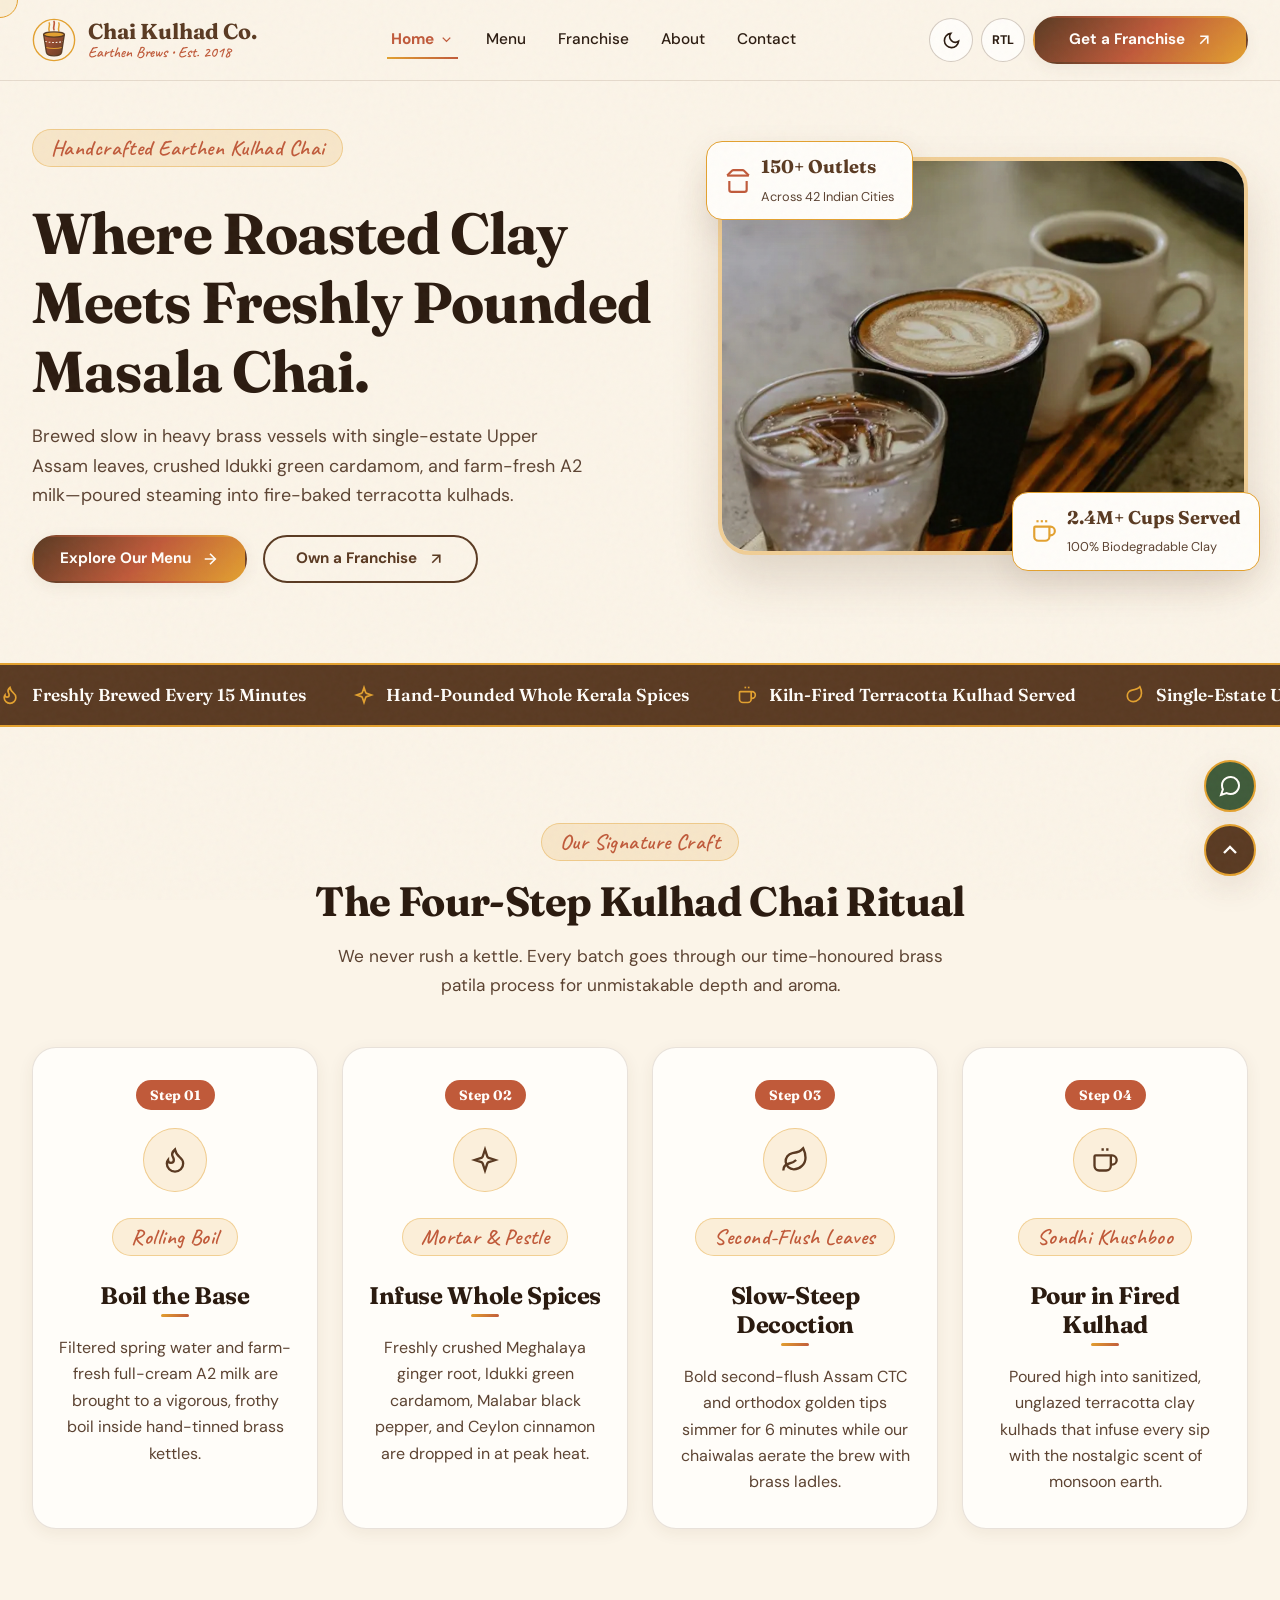
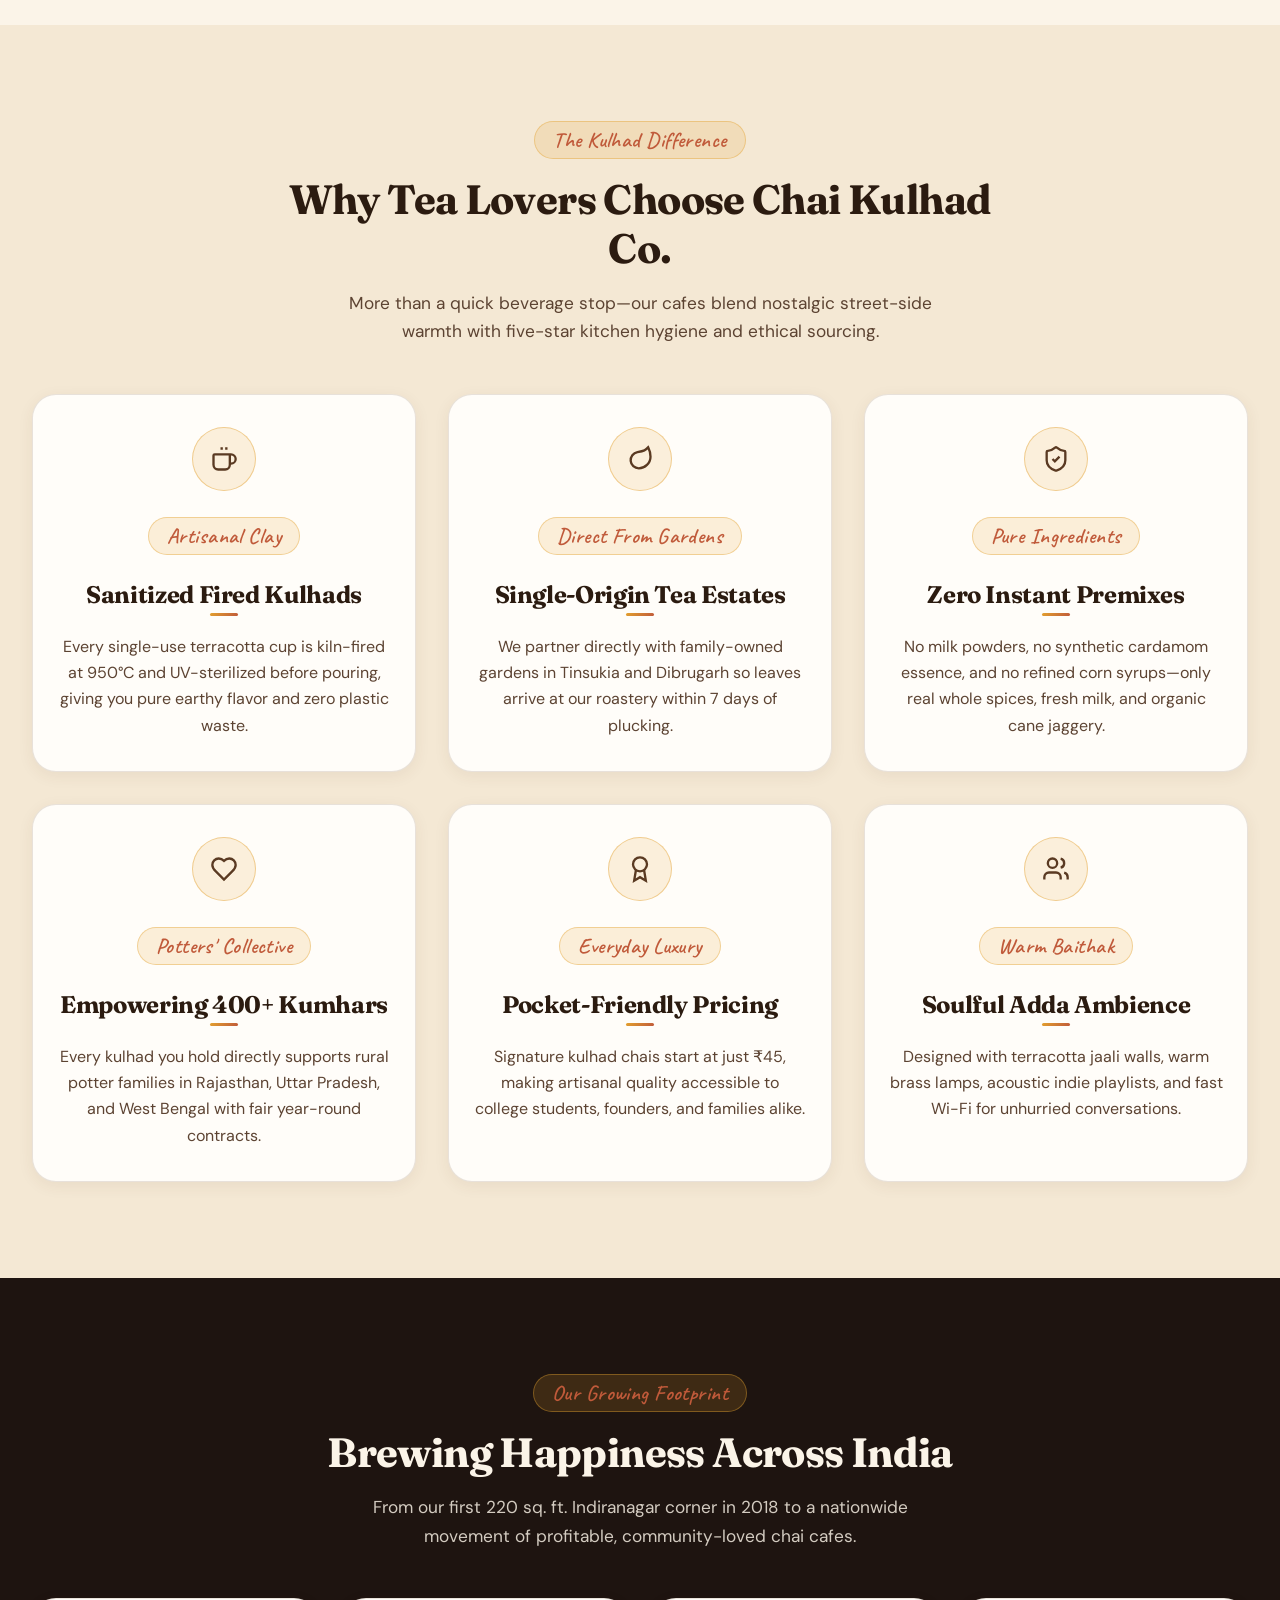
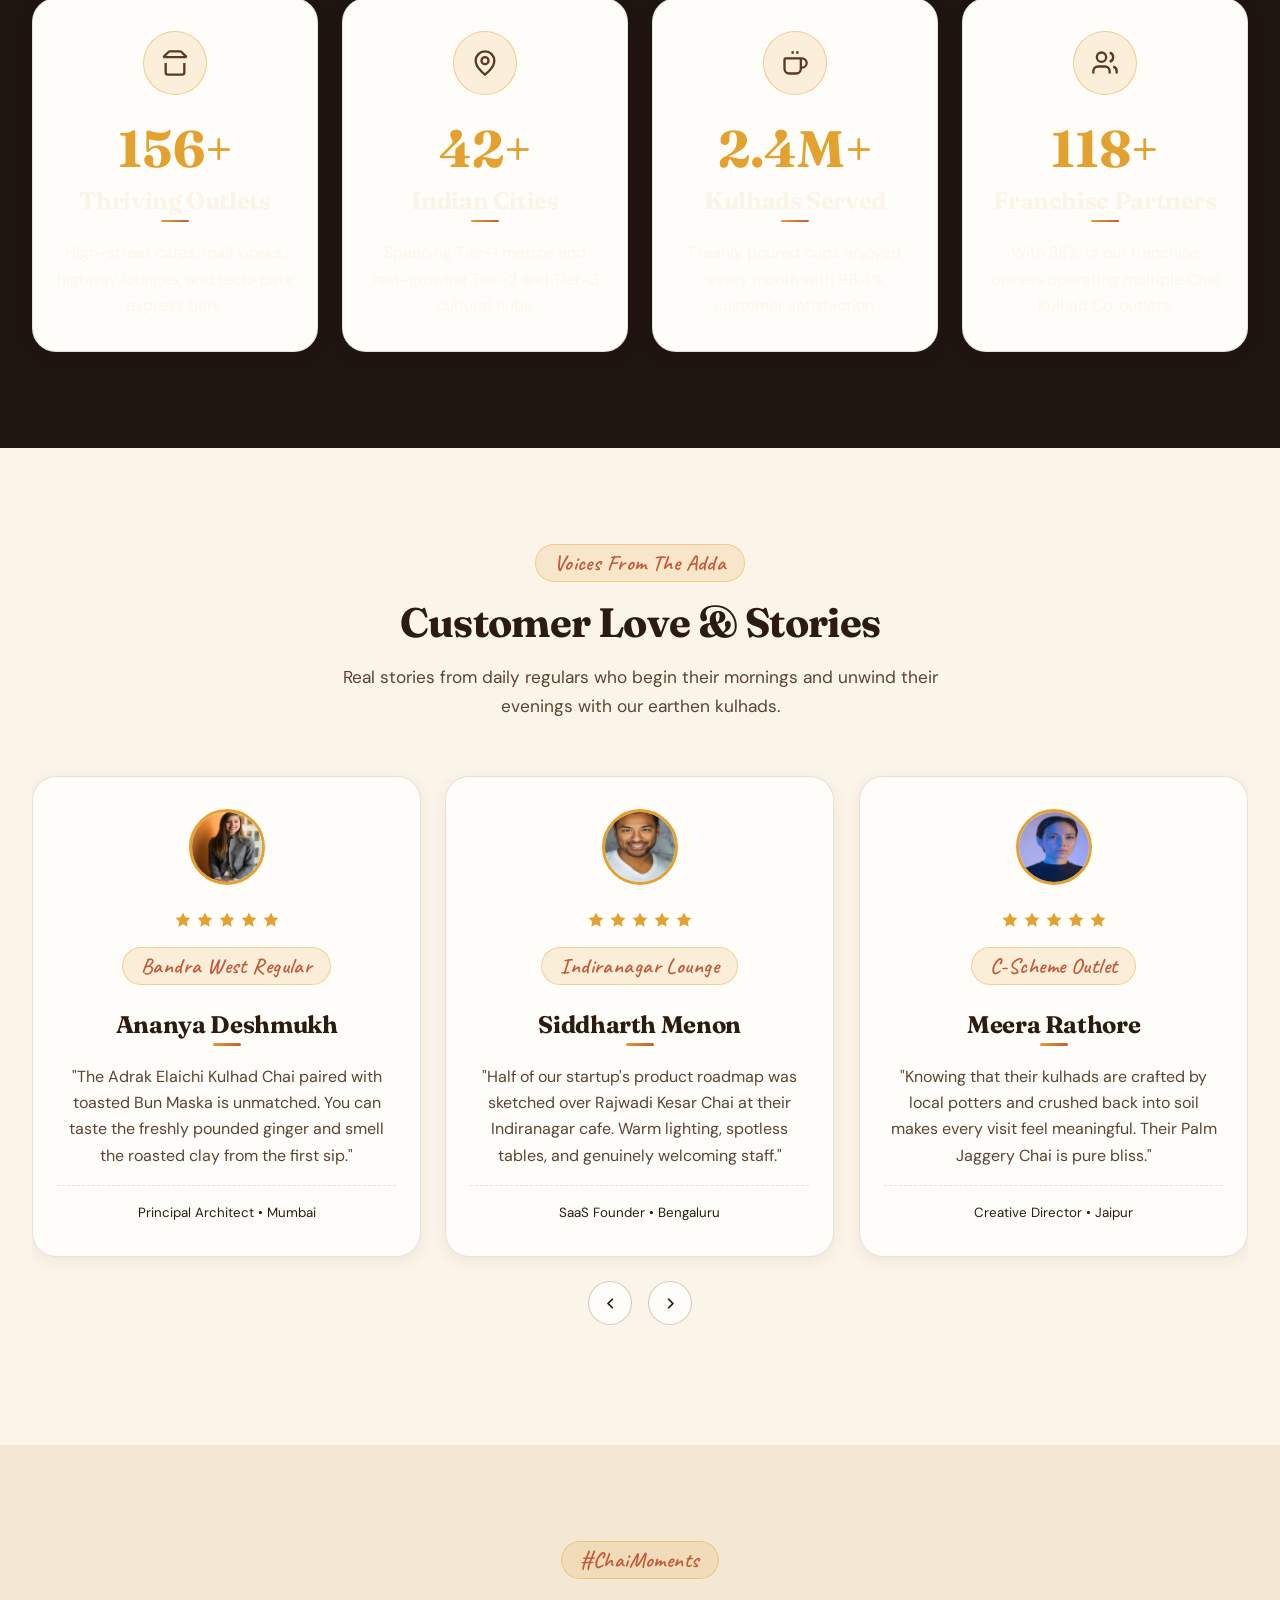
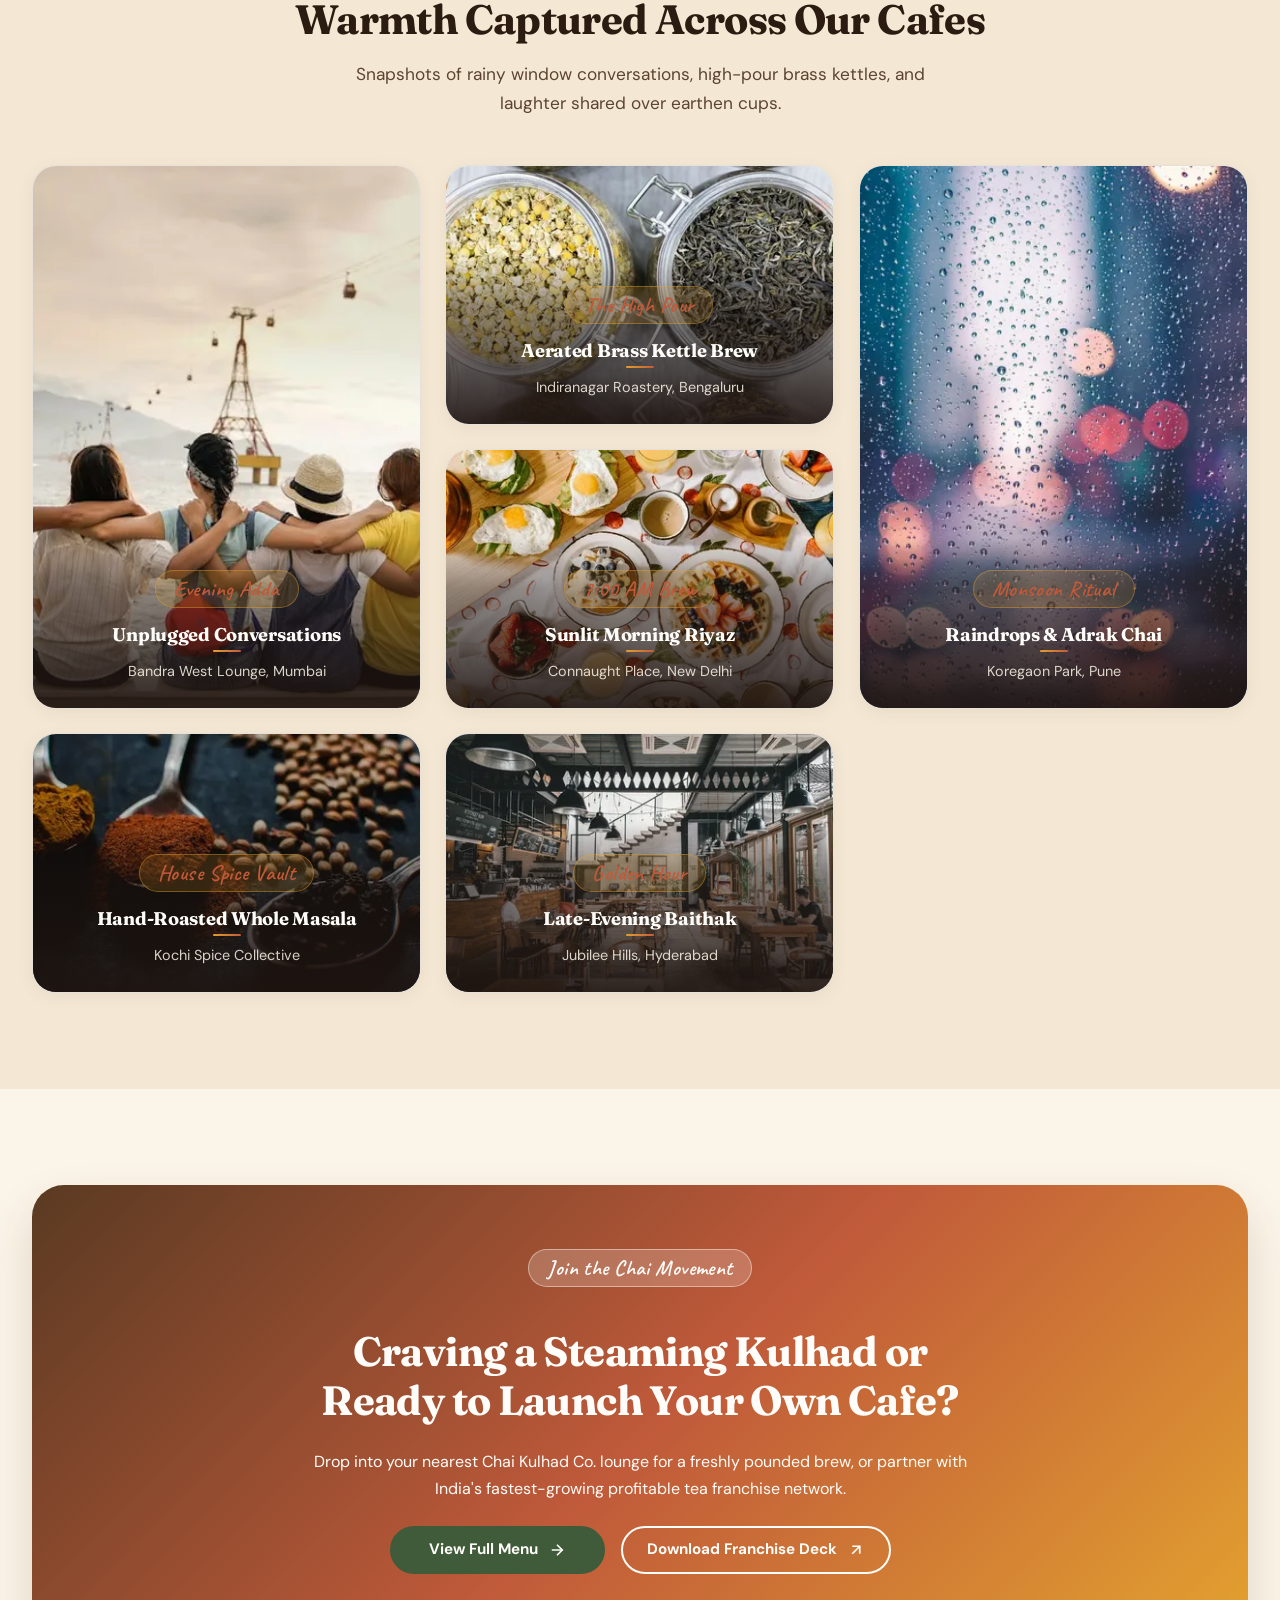
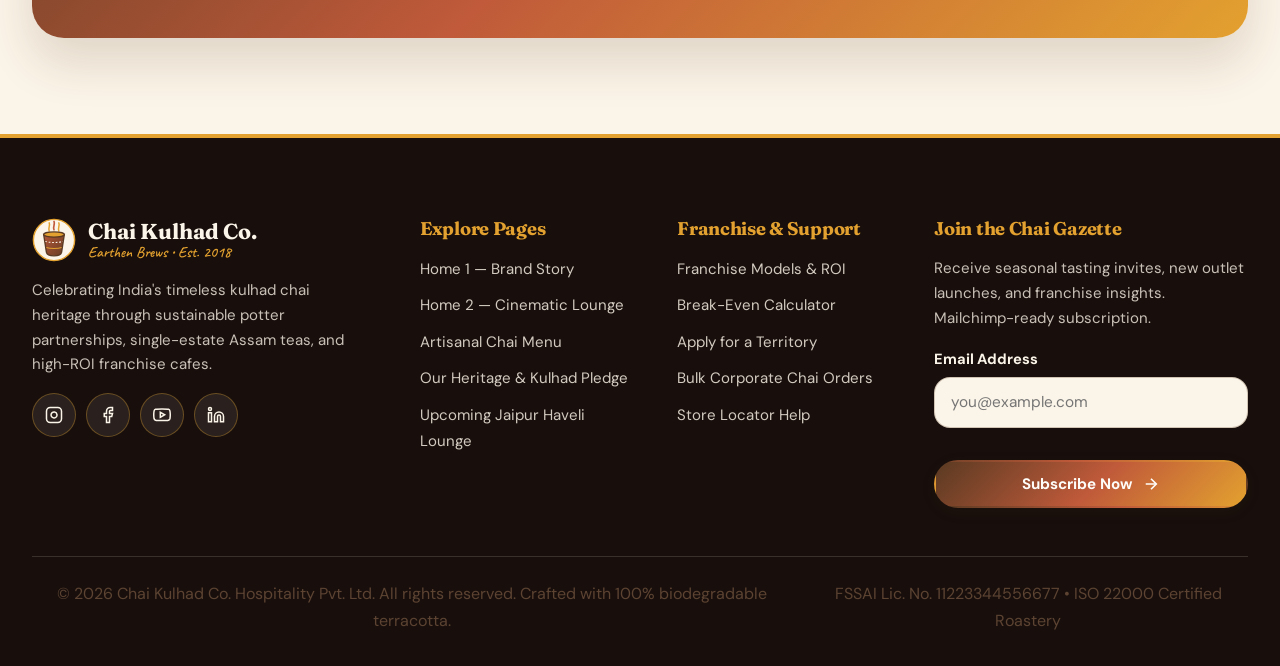
==== pages/index.html @ 9dba4542 "1" ====
<!DOCTYPE html>
<html lang="en" data-theme="light" dir="ltr">
<head>
  <meta charset="UTF-8">
  <meta name="viewport" content="width=device-width, initial-scale=1.0">
  <!-- Unique SEO Title (<= 60 chars) & Meta Description (150-160 chars) -->
  <title>Chai Kulhad Co. | India's Premier Kulhad Chai &amp; Cafe Chain</title>
  <meta name="description" content="Experience authentic fire-baked kulhad chai brewed with Assam estate leaves and whole spices at Chai Kulhad Co. Visit 150+ cafes or own a profitable franchise.">
  <meta name="keywords" content="kulhad chai cafe, tea franchise india, masala chai chain, chai kulhad co, boutique tea cafe">
  <meta name="robots" content="index, follow">
  <link rel="canonical" href="https://chaikulhadco.in/pages/index.html">

  <!-- Open Graph / Social Meta -->
  <meta property="og:type" content="website">
  <meta property="og:title" content="Chai Kulhad Co. | India's Premier Kulhad Chai &amp; Cafe Chain">
  <meta property="og:description" content="Authentic earthen kulhad chai brewed with hand-pounded spices across 150+ warm cafes in India. Explore our menu or partner as a franchise owner.">
  <meta property="og:url" content="https://chaikulhadco.in/pages/index.html">
  <meta property="og:image" content="../assets/images/hero/hero-kulhad-pour.jpg">

  <!-- Local Favicon -->
  <link rel="icon" type="image/svg+xml" href="../assets/images/icons/favicon.svg">

  <!-- Stylesheets -->
  <link rel="stylesheet" href="../assets/css/style.css">
  <link rel="stylesheet" href="../assets/css/dark-mode.css">
  <link rel="stylesheet" href="../assets/css/rtl.css">

  <!-- JSON-LD Structured Data: CafeOrCoffeeShop & Organization -->
  <script type="application/ld+json">
  {
    "@context": "https://schema.org",
    "@graph": [
      {
        "@type": "CafeOrCoffeeShop",
        "@id": "https://chaikulhadco.in/#cafe",
        "name": "Chai Kulhad Co.",
        "image": "https://chaikulhadco.in/assets/images/hero/hero-kulhad-pour.jpg",
        "url": "https://chaikulhadco.in/pages/index.html",
        "telephone": "+91-80-4568-9200",
        "priceRange": "₹40 - ₹350",
        "servesCuisine": ["Indian Chai", "Artisanal Tea", "Desi Cafe Snacks", "Filter Coffee"],
        "address": {
          "@type": "PostalAddress",
          "streetAddress": "Plot 42, 100 Feet Road, Indiranagar",
          "addressLocality": "Bengaluru",
          "addressRegion": "KA",
          "postalCode": "560038",
          "addressCountry": "IN"
        },
        "openingHoursSpecification": {
          "@type": "OpeningHoursSpecification",
          "dayOfWeek": ["Monday", "Tuesday", "Wednesday", "Thursday", "Friday", "Saturday", "Sunday"],
          "opens": "07:00",
          "closes": "23:30"
        }
      },
      {
        "@type": "Organization",
        "@id": "https://chaikulhadco.in/#organization",
        "name": "Chai Kulhad Co. Hospitality Pvt. Ltd.",
        "url": "https://chaikulhadco.in",
        "logo": "https://chaikulhadco.in/assets/images/icons/logo-kulhad.svg",
        "foundingDate": "2018",
        "numberOfEmployees": "650"
      }
    ]
  }
  </script>
</head>
<body>
  <!-- Accessibility Skip Link -->
  <a href="#main-content" class="skip-link">Skip to main content</a>

  <!-- Top Scroll Progress Bar -->
  <div id="scroll-progress-bar" class="scroll-progress-bar" aria-hidden="true"></div>

  <!-- Page-Load Splash with Kulhad Filling Animation -->
  <div id="splash-loader" class="splash-loader" role="status" aria-label="Brewing fresh chai">
    <div class="splash-kulhad-wrap">
      <div class="splash-kulhad-cup">
        <div class="splash-kulhad-fill"></div>
      </div>
    </div>
    <p class="splash-brand">Chai Kulhad Co.</p>
    <span class="splash-sub">Steeping fresh Assam leaves...</span>
  </div>

  <!-- Custom Desktop Tea-Cup Cursor -->
  <div id="custom-cursor" class="custom-cursor" aria-hidden="true"></div>

  <!-- =====================================================================
       STICKY GLASSMORPHISM HEADER & NAVIGATION
       ===================================================================== -->
  <header class="site-header">
    <div class="container header-inner">
      <!-- TODO: Replace brand name or logo file if rebranding -->
      <a href="index.html" class="brand-logo" aria-label="Chai Kulhad Co. Home">
        <img src="../assets/images/icons/logo-kulhad.svg" alt="Chai Kulhad Co. Emblem" width="44" height="44">
        <span class="brand-logo-text">
          <span>Chai Kulhad Co.</span>
          <span class="brand-logo-sub">Earthen Brews • Est. 2018</span>
        </span>
      </a>

      <nav class="main-nav" aria-label="Primary Navigation">
        <ul class="nav-list">
          <li class="nav-item has-dropdown">
            <a href="index.html" class="nav-link is-active" data-dropdown-toggle aria-haspopup="true" aria-expanded="false">
              Home
              <svg viewBox="0 0 24 24" width="15" height="15" fill="none" stroke="currentColor" stroke-width="2.2"><polyline points="6 9 12 15 18 9"/></svg>
            </a>
            <ul class="dropdown-menu" aria-label="Home Page Layouts">
              <li><a href="index.html" class="dropdown-link is-active">Home 1 — Brand Story</a></li>
              <li><a href="home-2.html" class="dropdown-link">Home 2 — Cinematic Lounge</a></li>
            </ul>
          </li>
          <li class="nav-item"><a href="menu.html" class="nav-link">Menu</a></li>
          <li class="nav-item"><a href="franchise.html" class="nav-link">Franchise</a></li>
          <li class="nav-item"><a href="about.html" class="nav-link">About</a></li>
          <li class="nav-item"><a href="contact.html" class="nav-link">Contact</a></li>
        </ul>
      </nav>

      <div class="header-actions">
        <button type="button" class="icon-btn" data-theme-toggle aria-label="Toggle dark or light theme">
          <svg class="icon-moon" viewBox="0 0 24 24" fill="none" stroke="currentColor" stroke-width="2"><path d="M21 12.79A9 9 0 1 1 11.21 3 7 7 0 0 0 21 12.79z"/></svg>
          <svg class="icon-sun" viewBox="0 0 24 24" fill="none" stroke="currentColor" stroke-width="2" style="display:none"><circle cx="12" cy="12" r="5"/><line x1="12" y1="1" x2="12" y2="3"/><line x1="12" y1="21" x2="12" y2="23"/><line x1="4.22" y1="4.22" x2="5.64" y2="5.64"/><line x1="18.36" y1="18.36" x2="19.78" y2="19.78"/><line x1="1" y1="12" x2="3" y2="12"/><line x1="21" y1="12" x2="23" y2="12"/><line x1="4.22" y1="19.78" x2="5.64" y2="18.36"/><line x1="18.36" y1="5.64" x2="19.78" y2="4.22"/></svg>
        </button>
        <button type="button" class="icon-btn" data-rtl-toggle aria-label="Toggle RTL layout">RTL</button>
        <a href="franchise.html" class="btn btn-primary header-cta">
          <span>Get a Franchise</span>
          <svg viewBox="0 0 24 24" fill="none" stroke="currentColor" stroke-width="2.2"><line x1="7" y1="17" x2="17" y2="7"/><polyline points="7 7 17 7 17 17"/></svg>
        </a>
        <button type="button" class="icon-btn mobile-menu-toggle" data-mobile-toggle aria-controls="mobile-nav-drawer" aria-expanded="false" aria-label="Open navigation menu">
          <svg viewBox="0 0 24 24" fill="none" stroke="currentColor" stroke-width="2.2"><line x1="3" y1="6" x2="21" y2="6"/><line x1="3" y1="12" x2="21" y2="12"/><line x1="3" y1="18" x2="21" y2="18"/></svg>
        </button>
      </div>
    </div>

    <!-- Mobile Navigation Drawer -->
    <div id="mobile-nav-drawer" class="mobile-nav-drawer" aria-label="Mobile Navigation">
      <ul class="mobile-nav-list">
        <li><a href="index.html" class="mobile-nav-link is-active">Home 1 (Brand Home)</a></li>
        <li><a href="home-2.html" class="mobile-nav-link">Home 2 (Cinematic Lounge)</a></li>
        <li><a href="menu.html" class="mobile-nav-link">Menu</a></li>
        <li><a href="franchise.html" class="mobile-nav-link">Franchise Opportunity</a></li>
        <li><a href="about.html" class="mobile-nav-link">About Us</a></li>
        <li><a href="contact.html" class="mobile-nav-link">Contact &amp; Enquiry</a></li>
      </ul>
      <a href="franchise.html" class="btn btn-primary">
        <span>Get a Franchise</span>
        <svg viewBox="0 0 24 24" fill="none" stroke="currentColor" stroke-width="2.2"><line x1="7" y1="17" x2="17" y2="7"/><polyline points="7 7 17 7 17 17"/></svg>
      </a>
    </div>
  </header>

  <main id="main-content">
    <!-- ===================================================================
         SECTION 1.1.1: SPLIT STORY-LED HERO WITH 3D TILT KULHAD & STEAM
         =================================================================== -->
    <section class="hero-split" aria-labelledby="hero-home1-heading">
      <div class="container hero-split-grid">
        <div class="hero-split-content">
          <span class="section-tag">Handcrafted Earthen Kulhad Chai</span>
          <h1 id="hero-home1-heading">Where Roasted Clay Meets Freshly Pounded Masala Chai.</h1>
          <p class="sub-text">Brewed slow in heavy brass vessels with single-estate Upper Assam leaves, crushed Idukki green cardamom, and farm-fresh A2 milk—poured steaming into fire-baked terracotta kulhads.</p>
          <div class="btn-group">
            <a href="menu.html" class="btn btn-primary">
              <span>Explore Our Menu</span>
              <svg viewBox="0 0 24 24" fill="none" stroke="currentColor" stroke-width="2.2"><line x1="5" y1="12" x2="19" y2="12"/><polyline points="12 5 19 12 12 19"/></svg>
            </a>
            <a href="franchise.html" class="btn btn-outline">
              <span>Own a Franchise</span>
              <svg viewBox="0 0 24 24" fill="none" stroke="currentColor" stroke-width="2.2"><line x1="7" y1="17" x2="17" y2="7"/><polyline points="7 7 17 7 17 17"/></svg>
            </a>
          </div>
        </div>

        <div class="hero-visual-wrap">
          <!-- Floating Stat Chip 1 -->
          <div class="stat-chip stat-chip-1">
            <svg viewBox="0 0 24 24" width="26" height="26" fill="none" stroke="#C05A3A" stroke-width="2"><path d="m2 7 4.41-4.41A2 2 0 0 1 7.83 2h8.34a2 2 0 0 1 1.42.59L22 7"/><path d="M4 12v8a2 2 0 0 0 2 2h12a2 2 0 0 0 2-2v-8"/><path d="M2 7h20"/></svg>
            <div>
              <strong>150+ Outlets</strong>
              <span>Across 42 Indian Cities</span>
            </div>
          </div>

          <!-- 3D Tilt Hero Frame with Animated Steam Wisps -->
          <div class="hero-tilt-frame" data-tilt-max="6">
            <div class="steam-container" aria-hidden="true">
              <span class="steam-wisp"></span>
              <span class="steam-wisp"></span>
              <span class="steam-wisp"></span>
            </div>
            <picture>
              <source srcset="../assets/images/hero/hero-kulhad-pour-sm.webp 600w, ../assets/images/hero/hero-kulhad-pour.webp 1200w" sizes="(max-width: 768px) 100vw, 540px" type="image/webp">
              <img src="../assets/images/hero/hero-kulhad-pour.jpg" srcset="../assets/images/hero/hero-kulhad-pour.jpg 1200w" alt="Steaming terracotta kulhad filled with frothy spiced Indian masala chai and whole spices" width="1200" height="900" fetchpriority="high">
            </picture>
          </div>

          <!-- Floating Stat Chip 2 -->
          <div class="stat-chip stat-chip-2">
            <svg viewBox="0 0 24 24" width="26" height="26" fill="none" stroke="#E3A12F" stroke-width="2"><path d="M10 2v2"/><path d="M14 2v2"/><path d="M16 8a1 1 0 0 1 1 1v8a4 4 0 0 1-4 4H7a4 4 0 0 1-4-4V9a1 1 0 0 1 1-1h14a4 4 0 1 1 0 8h-1"/><path d="M6 2v2"/></svg>
            <div>
              <strong>2.4M+ Cups Served</strong>
              <span>100% Biodegradable Clay</span>
            </div>
          </div>
        </div>
      </div>
    </section>

    <!-- ===================================================================
         SECTION 1.1.2: INFINITE TRUST MARQUEE
         =================================================================== -->
    <section class="trust-marquee" aria-label="Brand Promises">
      <div class="marquee-track">
        <span class="marquee-item">
          <svg viewBox="0 0 24 24" fill="none" stroke="currentColor" stroke-width="2"><path d="M8.5 14.5A2.5 2.5 0 0 0 11 12c0-1.38-.5-2-1-3-1.072-2.143-.224-4.054 2-6 .5 2.5 2 4.9 4 6.5 2 1.6 3 3.5 3 5.5a7 7 0 1 1-14 0c0-1.153.433-2.294 1-3a2.5 2.5 0 0 0 2.5 2.5z"/></svg>
          Freshly Brewed Every 15 Minutes
        </span>
        <span class="marquee-item">
          <svg viewBox="0 0 24 24" fill="none" stroke="currentColor" stroke-width="2"><path d="m12 3-1.912 5.813a2 2 0 0 1-1.275 1.275L3 12l5.813 1.912a2 2 0 0 1 1.275 1.275L12 21l1.912-5.813a2 2 0 0 1 1.275-1.275L21 12l-5.813-1.912a2 2 0 0 1-1.275-1.275L12 3Z"/></svg>
          Hand-Pounded Whole Kerala Spices
        </span>
        <span class="marquee-item">
          <svg viewBox="0 0 24 24" fill="none" stroke="currentColor" stroke-width="2"><path d="M10 2v2"/><path d="M14 2v2"/><path d="M16 8a1 1 0 0 1 1 1v8a4 4 0 0 1-4 4H7a4 4 0 0 1-4-4V9a1 1 0 0 1 1-1h14a4 4 0 1 1 0 8h-1"/></svg>
          Kiln-Fired Terracotta Kulhad Served
        </span>
        <span class="marquee-item">
          <svg viewBox="0 0 24 24" fill="none" stroke="currentColor" stroke-width="2"><path d="M11 20A7 7 0 0 1 9.8 6.1C15.5 5 17 4.48 19 2c1 2 2 4.18 2 8 0 5.5-4.78 10-10 10Z"/></svg>
          Single-Estate Upper Assam Leaves
        </span>
        <span class="marquee-item">
          <svg viewBox="0 0 24 24" fill="none" stroke="currentColor" stroke-width="2"><path d="M20 13c0 5-3.5 7.5-7.66 8.95a1 1 0 0 1-.67-.01C7.5 20.5 4 18 4 13V6a1 1 0 0 1 1-1c2 0 4.5-1.2 6.24-2.72a1.17 1.17 0 0 1 1.52 0C14.51 3.81 17 5 19 5a1 1 0 0 1 1 1z"/></svg>
          Zero Artificial Premixes or Syrups
        </span>
        <!-- Duplicated set for seamless infinite scroll -->
        <span class="marquee-item" aria-hidden="true">
          <svg viewBox="0 0 24 24" fill="none" stroke="currentColor" stroke-width="2"><path d="M8.5 14.5A2.5 2.5 0 0 0 11 12c0-1.38-.5-2-1-3-1.072-2.143-.224-4.054 2-6 .5 2.5 2 4.9 4 6.5 2 1.6 3 3.5 3 5.5a7 7 0 1 1-14 0c0-1.153.433-2.294 1-3a2.5 2.5 0 0 0 2.5 2.5z"/></svg>
          Freshly Brewed Every 15 Minutes
        </span>
        <span class="marquee-item" aria-hidden="true">
          <svg viewBox="0 0 24 24" fill="none" stroke="currentColor" stroke-width="2"><path d="m12 3-1.912 5.813a2 2 0 0 1-1.275 1.275L3 12l5.813 1.912a2 2 0 0 1 1.275 1.275L12 21l1.912-5.813a2 2 0 0 1 1.275-1.275L21 12l-5.813-1.912a2 2 0 0 1-1.275-1.275L12 3Z"/></svg>
          Hand-Pounded Whole Kerala Spices
        </span>
        <span class="marquee-item" aria-hidden="true">
          <svg viewBox="0 0 24 24" fill="none" stroke="currentColor" stroke-width="2"><path d="M10 2v2"/><path d="M14 2v2"/><path d="M16 8a1 1 0 0 1 1 1v8a4 4 0 0 1-4 4H7a4 4 0 0 1-4-4V9a1 1 0 0 1 1-1h14a4 4 0 1 1 0 8h-1"/></svg>
          Kiln-Fired Terracotta Kulhad Served
        </span>
        <span class="marquee-item" aria-hidden="true">
          <svg viewBox="0 0 24 24" fill="none" stroke="currentColor" stroke-width="2"><path d="M11 20A7 7 0 0 1 9.8 6.1C15.5 5 17 4.48 19 2c1 2 2 4.18 2 8 0 5.5-4.78 10-10 10Z"/></svg>
          Single-Estate Upper Assam Leaves
        </span>
        <span class="marquee-item" aria-hidden="true">
          <svg viewBox="0 0 24 24" fill="none" stroke="currentColor" stroke-width="2"><path d="M20 13c0 5-3.5 7.5-7.66 8.95a1 1 0 0 1-.67-.01C7.5 20.5 4 18 4 13V6a1 1 0 0 1 1-1c2 0 4.5-1.2 6.24-2.72a1.17 1.17 0 0 1 1.52 0C14.51 3.81 17 5 19 5a1 1 0 0 1 1 1z"/></svg>
          Zero Artificial Premixes or Syrups
        </span>
      </div>
    </section>

    <!-- ===================================================================
         SECTION 1.1.3: THE CHAI RITUAL (4-STEP BREWING PROCESS)
         =================================================================== -->
    <section class="section" aria-labelledby="ritual-heading">
      <div class="container">
        <div class="section-header">
          <span class="section-tag">Our Signature Craft</span>
          <h2 id="ritual-heading">The Four-Step Kulhad Chai Ritual</h2>
          <p>We never rush a kettle. Every batch goes through our time-honoured brass patila process for unmistakable depth and aroma.</p>
        </div>

        <div class="grid-4">
          <!-- Step 1: Boil -->
          <article class="tilt-card">
            <div class="card-body">
              <span class="step-number-badge">Step 01</span>
              <div class="card-icon">
                <svg viewBox="0 0 24 24" fill="none" stroke="currentColor" stroke-width="2"><path d="M8.5 14.5A2.5 2.5 0 0 0 11 12c0-1.38-.5-2-1-3-1.072-2.143-.224-4.054 2-6 .5 2.5 2 4.9 4 6.5 2 1.6 3 3.5 3 5.5a7 7 0 1 1-14 0c0-1.153.433-2.294 1-3a2.5 2.5 0 0 0 2.5 2.5z"/></svg>
              </div>
              <span class="card-tag">Rolling Boil</span>
              <h3>Boil the Base</h3>
              <p>Filtered spring water and farm-fresh full-cream A2 milk are brought to a vigorous, frothy boil inside hand-tinned brass kettles.</p>
            </div>
          </article>

          <!-- Step 2: Spice -->
          <article class="tilt-card">
            <div class="card-body">
              <span class="step-number-badge">Step 02</span>
              <div class="card-icon">
                <svg viewBox="0 0 24 24" fill="none" stroke="currentColor" stroke-width="2"><path d="m12 3-1.912 5.813a2 2 0 0 1-1.275 1.275L3 12l5.813 1.912a2 2 0 0 1 1.275 1.275L12 21l1.912-5.813a2 2 0 0 1 1.275-1.275L21 12l-5.813-1.912a2 2 0 0 1-1.275-1.275L12 3Z"/></svg>
              </div>
              <span class="card-tag">Mortar &amp; Pestle</span>
              <h3>Infuse Whole Spices</h3>
              <p>Freshly crushed Meghalaya ginger root, Idukki green cardamom, Malabar black pepper, and Ceylon cinnamon are dropped in at peak heat.</p>
            </div>
          </article>

          <!-- Step 3: Steep -->
          <article class="tilt-card">
            <div class="card-body">
              <span class="step-number-badge">Step 03</span>
              <div class="card-icon">
                <svg viewBox="0 0 24 24" fill="none" stroke="currentColor" stroke-width="2"><path d="M11 20A7 7 0 0 1 9.8 6.1C15.5 5 17 4.48 19 2c1 2 2 4.18 2 8 0 5.5-4.78 10-10 10Z"/><path d="M2 21c0-3 1.85-5.36 5.08-6C9.5 14.52 12 13 13 12"/></svg>
              </div>
              <span class="card-tag">Second-Flush Leaves</span>
              <h3>Slow-Steep Decoction</h3>
              <p>Bold second-flush Assam CTC and orthodox golden tips simmer for 6 minutes while our chaiwalas aerate the brew with brass ladles.</p>
            </div>
          </article>

          <!-- Step 4: Serve -->
          <article class="tilt-card">
            <div class="card-body">
              <span class="step-number-badge">Step 04</span>
              <div class="card-icon">
                <svg viewBox="0 0 24 24" fill="none" stroke="currentColor" stroke-width="2"><path d="M10 2v2"/><path d="M14 2v2"/><path d="M16 8a1 1 0 0 1 1 1v8a4 4 0 0 1-4 4H7a4 4 0 0 1-4-4V9a1 1 0 0 1 1-1h14a4 4 0 1 1 0 8h-1"/></svg>
              </div>
              <span class="card-tag">Sondhi Khushboo</span>
              <h3>Pour in Fired Kulhad</h3>
              <p>Poured high into sanitized, unglazed terracotta clay kulhads that infuse every sip with the nostalgic scent of monsoon earth.</p>
            </div>
          </article>
        </div>
      </div>
    </section>

    <!-- ===================================================================
         SECTION 1.1.4: WHY PEOPLE LOVE US (3D TILT ICON CARDS)
         =================================================================== -->
    <section class="section section-alt" aria-labelledby="why-love-heading">
      <div class="container">
        <div class="section-header">
          <span class="section-tag">The Kulhad Difference</span>
          <h2 id="why-love-heading">Why Tea Lovers Choose Chai Kulhad Co.</h2>
          <p>More than a quick beverage stop—our cafes blend nostalgic street-side warmth with five-star kitchen hygiene and ethical sourcing.</p>
        </div>

        <div class="grid-3">
          <article class="tilt-card">
            <div class="card-body">
              <div class="card-icon">
                <svg viewBox="0 0 24 24" fill="none" stroke="currentColor" stroke-width="2"><path d="M10 2v2"/><path d="M14 2v2"/><path d="M16 8a1 1 0 0 1 1 1v8a4 4 0 0 1-4 4H7a4 4 0 0 1-4-4V9a1 1 0 0 1 1-1h14a4 4 0 1 1 0 8h-1"/></svg>
              </div>
              <span class="card-tag">Artisanal Clay</span>
              <h3>Sanitized Fired Kulhads</h3>
              <p>Every single-use terracotta cup is kiln-fired at 950°C and UV-sterilized before pouring, giving you pure earthy flavor and zero plastic waste.</p>
            </div>
          </article>

          <article class="tilt-card">
            <div class="card-body">
              <div class="card-icon">
                <svg viewBox="0 0 24 24" fill="none" stroke="currentColor" stroke-width="2"><path d="M11 20A7 7 0 0 1 9.8 6.1C15.5 5 17 4.48 19 2c1 2 2 4.18 2 8 0 5.5-4.78 10-10 10Z"/></svg>
              </div>
              <span class="card-tag">Direct From Gardens</span>
              <h3>Single-Origin Tea Estates</h3>
              <p>We partner directly with family-owned gardens in Tinsukia and Dibrugarh so leaves arrive at our roastery within 7 days of plucking.</p>
            </div>
          </article>

          <article class="tilt-card">
            <div class="card-body">
              <div class="card-icon">
                <svg viewBox="0 0 24 24" fill="none" stroke="currentColor" stroke-width="2"><path d="M20 13c0 5-3.5 7.5-7.66 8.95a1 1 0 0 1-.67-.01C7.5 20.5 4 18 4 13V6a1 1 0 0 1 1-1c2 0 4.5-1.2 6.24-2.72a1.17 1.17 0 0 1 1.52 0C14.51 3.81 17 5 19 5a1 1 0 0 1 1 1z"/><path d="m9 12 2 2 4-4"/></svg>
              </div>
              <span class="card-tag">Pure Ingredients</span>
              <h3>Zero Instant Premixes</h3>
              <p>No milk powders, no synthetic cardamom essence, and no refined corn syrups—only real whole spices, fresh milk, and organic cane jaggery.</p>
            </div>
          </article>

          <article class="tilt-card">
            <div class="card-body">
              <div class="card-icon">
                <svg viewBox="0 0 24 24" fill="none" stroke="currentColor" stroke-width="2"><path d="M19 14c1.49-1.46 3-3.21 3-5.5A5.5 5.5 0 0 0 16.5 3c-1.76 0-3 .5-4.5 2-1.5-1.5-2.74-2-4.5-2A5.5 5.5 0 0 0 2 8.5c0 2.3 1.5 4.05 3 5.5l7 7Z"/></svg>
              </div>
              <span class="card-tag">Potters' Collective</span>
              <h3>Empowering 400+ Kumhars</h3>
              <p>Every kulhad you hold directly supports rural potter families in Rajasthan, Uttar Pradesh, and West Bengal with fair year-round contracts.</p>
            </div>
          </article>

          <article class="tilt-card">
            <div class="card-body">
              <div class="card-icon">
                <svg viewBox="0 0 24 24" fill="none" stroke="currentColor" stroke-width="2"><circle cx="12" cy="8" r="6"/><path d="M15.477 12.89 17 22l-5-3-5 3 1.523-9.11"/></svg>
              </div>
              <span class="card-tag">Everyday Luxury</span>
              <h3>Pocket-Friendly Pricing</h3>
              <p>Signature kulhad chais start at just ₹45, making artisanal quality accessible to college students, founders, and families alike.</p>
            </div>
          </article>

          <article class="tilt-card">
            <div class="card-body">
              <div class="card-icon">
                <svg viewBox="0 0 24 24" fill="none" stroke="currentColor" stroke-width="2"><path d="M16 21v-2a4 4 0 0 0-4-4H6a4 4 0 0 0-4 4v2"/><circle cx="9" cy="7" r="4"/><path d="M22 21v-2a4 4 0 0 0-3-3.87"/><path d="M16 3.13a4 4 0 0 1 0 7.75"/></svg>
              </div>
              <span class="card-tag">Warm Baithak</span>
              <h3>Soulful Adda Ambience</h3>
              <p>Designed with terracotta jaali walls, warm brass lamps, acoustic indie playlists, and fast Wi-Fi for unhurried conversations.</p>
            </div>
          </article>
        </div>
      </div>
    </section>

    <!-- ===================================================================
         SECTION 1.1.5: OUTLET COUNTERS (ANIMATED NUMBER COUNTERS)
         =================================================================== -->
    <section class="section section-dark" aria-labelledby="counters-heading">
      <div class="container">
        <div class="section-header">
          <span class="section-tag">Our Growing Footprint</span>
          <h2 id="counters-heading">Brewing Happiness Across India</h2>
          <p>From our first 220 sq. ft. Indiranagar corner in 2018 to a nationwide movement of profitable, community-loved chai cafes.</p>
        </div>

        <div class="grid-4">
          <article class="tilt-card">
            <div class="card-body">
              <div class="card-icon">
                <svg viewBox="0 0 24 24" fill="none" stroke="currentColor" stroke-width="2"><path d="m2 7 4.41-4.41A2 2 0 0 1 7.83 2h8.34a2 2 0 0 1 1.42.59L22 7"/><path d="M4 12v8a2 2 0 0 0 2 2h12a2 2 0 0 0 2-2v-8"/><path d="M2 7h20"/></svg>
              </div>
              <div class="counter-number" data-target="156" data-suffix="+">156+</div>
              <h3>Thriving Outlets</h3>
              <p>High-street cafes, mall kiosks, highway lounges, and tech-park express bars.</p>
            </div>
          </article>

          <article class="tilt-card">
            <div class="card-body">
              <div class="card-icon">
                <svg viewBox="0 0 24 24" fill="none" stroke="currentColor" stroke-width="2"><path d="M20 10c0 6-8 12-8 12s-8-6-8-12a8 8 0 0 1 16 0Z"/><circle cx="12" cy="10" r="3"/></svg>
              </div>
              <div class="counter-number" data-target="42" data-suffix="+">42+</div>
              <h3>Indian Cities</h3>
              <p>Spanning Tier-1 metros and fast-growing Tier-2 and Tier-3 cultural hubs.</p>
            </div>
          </article>

          <article class="tilt-card">
            <div class="card-body">
              <div class="card-icon">
                <svg viewBox="0 0 24 24" fill="none" stroke="currentColor" stroke-width="2"><path d="M10 2v2"/><path d="M14 2v2"/><path d="M16 8a1 1 0 0 1 1 1v8a4 4 0 0 1-4 4H7a4 4 0 0 1-4-4V9a1 1 0 0 1 1-1h14a4 4 0 1 1 0 8h-1"/></svg>
              </div>
              <div class="counter-number" data-target="2.4" data-decimals="1" data-suffix="M+">2.4M+</div>
              <h3>Kulhads Served</h3>
              <p>Freshly poured cups enjoyed every month with 98.4% customer satisfaction.</p>
            </div>
          </article>

          <article class="tilt-card">
            <div class="card-body">
              <div class="card-icon">
                <svg viewBox="0 0 24 24" fill="none" stroke="currentColor" stroke-width="2"><path d="M16 21v-2a4 4 0 0 0-4-4H6a4 4 0 0 0-4 4v2"/><circle cx="9" cy="7" r="4"/><path d="M22 21v-2a4 4 0 0 0-3-3.87"/><path d="M16 3.13a4 4 0 0 1 0 7.75"/></svg>
              </div>
              <div class="counter-number" data-target="118" data-suffix="+">118+</div>
              <h3>Franchise Partners</h3>
              <p>With 38% of our franchise owners operating multiple Chai Kulhad Co. outlets.</p>
            </div>
          </article>
        </div>
      </div>
    </section>

    <!-- ===================================================================
         SECTION 1.1.6: CUSTOMER LOVE (TESTIMONIAL SLIDER)
         =================================================================== -->
    <section class="section" aria-labelledby="testimonials-heading">
      <div class="container">
        <div class="section-header">
          <span class="section-tag">Voices From The Adda</span>
          <h2 id="testimonials-heading">Customer Love &amp; Stories</h2>
          <p>Real stories from daily regulars who begin their mornings and unwind their evenings with our earthen kulhads.</p>
        </div>

        <div class="slider-wrapper" data-slider>
          <div class="slider-track">
            <!-- Testimonial 1 -->
            <div class="slider-slide">
              <article class="tilt-card">
                <div class="card-body">
                  <picture>
                    <source srcset="../assets/images/people/person-customer-1-sm.webp 400w, ../assets/images/people/person-customer-1.webp 500w" sizes="80px" type="image/webp">
                    <img src="../assets/images/people/person-customer-1.jpg" alt="Portrait of Ananya Deshmukh, Architect in Mumbai" class="customer-avatar" width="76" height="76" loading="lazy">
                  </picture>
                  <div class="rating-stars" aria-label="5 out of 5 stars">
                    <svg viewBox="0 0 24 24"><polygon points="12 2 15.09 8.26 22 9.27 17 14.14 18.18 21.02 12 17.77 5.82 21.02 7 14.14 2 9.27 8.91 8.26 12 2"/></svg>
                    <svg viewBox="0 0 24 24"><polygon points="12 2 15.09 8.26 22 9.27 17 14.14 18.18 21.02 12 17.77 5.82 21.02 7 14.14 2 9.27 8.91 8.26 12 2"/></svg>
                    <svg viewBox="0 0 24 24"><polygon points="12 2 15.09 8.26 22 9.27 17 14.14 18.18 21.02 12 17.77 5.82 21.02 7 14.14 2 9.27 8.91 8.26 12 2"/></svg>
                    <svg viewBox="0 0 24 24"><polygon points="12 2 15.09 8.26 22 9.27 17 14.14 18.18 21.02 12 17.77 5.82 21.02 7 14.14 2 9.27 8.91 8.26 12 2"/></svg>
                    <svg viewBox="0 0 24 24"><polygon points="12 2 15.09 8.26 22 9.27 17 14.14 18.18 21.02 12 17.77 5.82 21.02 7 14.14 2 9.27 8.91 8.26 12 2"/></svg>
                  </div>
                  <span class="card-tag">Bandra West Regular</span>
                  <h3>Ananya Deshmukh</h3>
                  <p>"The Adrak Elaichi Kulhad Chai paired with toasted Bun Maska is unmatched. You can taste the freshly pounded ginger and smell the roasted clay from the first sip."</p>
                </div>
                <div class="card-footer">
                  <small>Principal Architect • Mumbai</small>
                </div>
              </article>
            </div>

            <!-- Testimonial 2 -->
            <div class="slider-slide">
              <article class="tilt-card">
                <div class="card-body">
                  <picture>
                    <source srcset="../assets/images/people/person-customer-2-sm.webp 400w, ../assets/images/people/person-customer-2.webp 500w" sizes="80px" type="image/webp">
                    <img src="../assets/images/people/person-customer-2.jpg" alt="Portrait of Siddharth Menon, Product Lead in Bengaluru" class="customer-avatar" width="76" height="76" loading="lazy">
                  </picture>
                  <div class="rating-stars" aria-label="5 out of 5 stars">
                    <svg viewBox="0 0 24 24"><polygon points="12 2 15.09 8.26 22 9.27 17 14.14 18.18 21.02 12 17.77 5.82 21.02 7 14.14 2 9.27 8.91 8.26 12 2"/></svg>
                    <svg viewBox="0 0 24 24"><polygon points="12 2 15.09 8.26 22 9.27 17 14.14 18.18 21.02 12 17.77 5.82 21.02 7 14.14 2 9.27 8.91 8.26 12 2"/></svg>
                    <svg viewBox="0 0 24 24"><polygon points="12 2 15.09 8.26 22 9.27 17 14.14 18.18 21.02 12 17.77 5.82 21.02 7 14.14 2 9.27 8.91 8.26 12 2"/></svg>
                    <svg viewBox="0 0 24 24"><polygon points="12 2 15.09 8.26 22 9.27 17 14.14 18.18 21.02 12 17.77 5.82 21.02 7 14.14 2 9.27 8.91 8.26 12 2"/></svg>
                    <svg viewBox="0 0 24 24"><polygon points="12 2 15.09 8.26 22 9.27 17 14.14 18.18 21.02 12 17.77 5.82 21.02 7 14.14 2 9.27 8.91 8.26 12 2"/></svg>
                  </div>
                  <span class="card-tag">Indiranagar Lounge</span>
                  <h3>Siddharth Menon</h3>
                  <p>"Half of our startup's product roadmap was sketched over Rajwadi Kesar Chai at their Indiranagar cafe. Warm lighting, spotless tables, and genuinely welcoming staff."</p>
                </div>
                <div class="card-footer">
                  <small>SaaS Founder • Bengaluru</small>
                </div>
              </article>
            </div>

            <!-- Testimonial 3 -->
            <div class="slider-slide">
              <article class="tilt-card">
                <div class="card-body">
                  <picture>
                    <source srcset="../assets/images/people/person-customer-3-sm.webp 400w, ../assets/images/people/person-customer-3.webp 500w" sizes="80px" type="image/webp">
                    <img src="../assets/images/people/person-customer-3.jpg" alt="Portrait of Meera Rathore, Creative Director in Jaipur" class="customer-avatar" width="76" height="76" loading="lazy">
                  </picture>
                  <div class="rating-stars" aria-label="5 out of 5 stars">
                    <svg viewBox="0 0 24 24"><polygon points="12 2 15.09 8.26 22 9.27 17 14.14 18.18 21.02 12 17.77 5.82 21.02 7 14.14 2 9.27 8.91 8.26 12 2"/></svg>
                    <svg viewBox="0 0 24 24"><polygon points="12 2 15.09 8.26 22 9.27 17 14.14 18.18 21.02 12 17.77 5.82 21.02 7 14.14 2 9.27 8.91 8.26 12 2"/></svg>
                    <svg viewBox="0 0 24 24"><polygon points="12 2 15.09 8.26 22 9.27 17 14.14 18.18 21.02 12 17.77 5.82 21.02 7 14.14 2 9.27 8.91 8.26 12 2"/></svg>
                    <svg viewBox="0 0 24 24"><polygon points="12 2 15.09 8.26 22 9.27 17 14.14 18.18 21.02 12 17.77 5.82 21.02 7 14.14 2 9.27 8.91 8.26 12 2"/></svg>
                    <svg viewBox="0 0 24 24"><polygon points="12 2 15.09 8.26 22 9.27 17 14.14 18.18 21.02 12 17.77 5.82 21.02 7 14.14 2 9.27 8.91 8.26 12 2"/></svg>
                  </div>
                  <span class="card-tag">C-Scheme Outlet</span>
                  <h3>Meera Rathore</h3>
                  <p>"Knowing that their kulhads are crafted by local potters and crushed back into soil makes every visit feel meaningful. Their Palm Jaggery Chai is pure bliss."</p>
                </div>
                <div class="card-footer">
                  <small>Creative Director • Jaipur</small>
                </div>
              </article>
            </div>
          </div>

          <div class="slider-controls">
            <button type="button" class="icon-btn" data-slider-prev aria-label="Previous testimonial">
              <svg viewBox="0 0 24 24" fill="none" stroke="currentColor" stroke-width="2.2"><polyline points="15 18 9 12 15 6"/></svg>
            </button>
            <button type="button" class="icon-btn" data-slider-next aria-label="Next testimonial">
              <svg viewBox="0 0 24 24" fill="none" stroke="currentColor" stroke-width="2.2"><polyline points="9 18 15 12 9 6"/></svg>
            </button>
          </div>
        </div>
      </div>
    </section>

    <!-- ===================================================================
         SECTION 1.1.7: #CHAIMOMENTS GALLERY (MASONRY PHOTO GRID)
         =================================================================== -->
    <section class="section section-alt" aria-labelledby="gallery-heading">
      <div class="container">
        <div class="section-header">
          <span class="section-tag">#ChaiMoments</span>
          <h2 id="gallery-heading">Warmth Captured Across Our Cafes</h2>
          <p>Snapshots of rainy window conversations, high-pour brass kettles, and laughter shared over earthen cups.</p>
        </div>

        <div class="masonry-grid">
          <article class="tilt-card masonry-card masonry-item-tall">
            <picture>
              <source srcset="../assets/images/gallery/gallery-moment-1-sm.webp 400w, ../assets/images/gallery/gallery-moment-1.webp 800w" sizes="(max-width: 768px) 100vw, 400px" type="image/webp">
              <img src="../assets/images/gallery/gallery-moment-1.jpg" alt="Friends laughing together over cups of chai at a lively cafe table" width="800" height="950" loading="lazy">
            </picture>
            <div class="masonry-caption">
              <span class="card-tag">Evening Adda</span>
              <h3>Unplugged Conversations</h3>
              <p>Bandra West Lounge, Mumbai</p>
            </div>
          </article>

          <article class="tilt-card masonry-card">
            <picture>
              <source srcset="../assets/images/gallery/gallery-moment-2-sm.webp 400w, ../assets/images/gallery/gallery-moment-2.webp 800w" sizes="(max-width: 768px) 100vw, 400px" type="image/webp">
              <img src="../assets/images/gallery/gallery-moment-2.jpg" alt="Master chaiwala pouring steaming hot tea with golden froth" width="800" height="650" loading="lazy">
            </picture>
            <div class="masonry-caption">
              <span class="card-tag">The High Pour</span>
              <h3>Aerated Brass Kettle Brew</h3>
              <p>Indiranagar Roastery, Bengaluru</p>
            </div>
          </article>

          <article class="tilt-card masonry-card masonry-item-tall">
            <picture>
              <source srcset="../assets/images/gallery/gallery-moment-3-sm.webp 400w, ../assets/images/gallery/gallery-moment-3.webp 800w" sizes="(max-width: 768px) 100vw, 400px" type="image/webp">
              <img src="../assets/images/gallery/gallery-moment-3.jpg" alt="Warm cup of chai beside a rain-streaked cafe window" width="800" height="950" loading="lazy">
            </picture>
            <div class="masonry-caption">
              <span class="card-tag">Monsoon Ritual</span>
              <h3>Raindrops &amp; Adrak Chai</h3>
              <p>Koregaon Park, Pune</p>
            </div>
          </article>

          <article class="tilt-card masonry-card">
            <picture>
              <source srcset="../assets/images/gallery/gallery-moment-4-sm.webp 400w, ../assets/images/gallery/gallery-moment-4.webp 800w" sizes="(max-width: 768px) 100vw, 400px" type="image/webp">
              <img src="../assets/images/gallery/gallery-moment-4.jpg" alt="Morning tea cup and breakfast snack on a sunlit wooden table" width="800" height="650" loading="lazy">
            </picture>
            <div class="masonry-caption">
              <span class="card-tag">7:00 AM Brew</span>
              <h3>Sunlit Morning Riyaz</h3>
              <p>Connaught Place, New Delhi</p>
            </div>
          </article>

          <article class="tilt-card masonry-card">
            <picture>
              <source srcset="../assets/images/gallery/gallery-moment-5-sm.webp 400w, ../assets/images/gallery/gallery-moment-5.webp 800w" sizes="(max-width: 768px) 100vw, 400px" type="image/webp">
              <img src="../assets/images/gallery/gallery-moment-5.jpg" alt="Whole cinnamon sticks, star anise, and green cardamom in wooden bowls" width="800" height="950" loading="lazy">
            </picture>
            <div class="masonry-caption">
              <span class="card-tag">House Spice Vault</span>
              <h3>Hand-Roasted Whole Masala</h3>
              <p>Kochi Spice Collective</p>
            </div>
          </article>

          <article class="tilt-card masonry-card">
            <picture>
              <source srcset="../assets/images/gallery/gallery-moment-6-sm.webp 400w, ../assets/images/gallery/gallery-moment-6.webp 800w" sizes="(max-width: 768px) 100vw, 400px" type="image/webp">
              <img src="../assets/images/gallery/gallery-moment-6.jpg" alt="Warm ambient pendant lights glowing inside an evening cafe" width="800" height="650" loading="lazy">
            </picture>
            <div class="masonry-caption">
              <span class="card-tag">Golden Hour</span>
              <h3>Late-Evening Baithak</h3>
              <p>Jubilee Hills, Hyderabad</p>
            </div>
          </article>
        </div>
      </div>
    </section>

    <!-- ===================================================================
         SECTION 1.1.8: FINAL CTA BANNER
         =================================================================== -->
    <section class="section" aria-labelledby="cta-home1-heading">
      <div class="container">
        <div class="cta-banner-box">
          <span class="section-tag">Join the Chai Movement</span>
          <h2 id="cta-home1-heading">Craving a Steaming Kulhad or Ready to Launch Your Own Cafe?</h2>
          <p>Drop into your nearest Chai Kulhad Co. lounge for a freshly pounded brew, or partner with India's fastest-growing profitable tea franchise network.</p>
          <div class="btn-group">
            <a href="menu.html" class="btn btn-secondary">
              <span>View Full Menu</span>
              <svg viewBox="0 0 24 24" fill="none" stroke="currentColor" stroke-width="2.2"><line x1="5" y1="12" x2="19" y2="12"/><polyline points="12 5 19 12 12 19"/></svg>
            </a>
            <a href="franchise.html" class="btn btn-outline" style="border-color:#FFFDF9;color:#FFFDF9;">
              <span>Download Franchise Deck</span>
              <svg viewBox="0 0 24 24" fill="none" stroke="currentColor" stroke-width="2.2"><line x1="7" y1="17" x2="17" y2="7"/><polyline points="7 7 17 7 17 17"/></svg>
            </a>
          </div>
        </div>
      </div>
    </section>
  </main>

  <!-- =====================================================================
       DISTINCT ROASTED-TEA FOOTER (Mailchimp-Ready Newsletter + Quick Links)
       ===================================================================== -->
  <footer class="site-footer">
    <div class="container">
      <div class="footer-top-grid">
        <div class="footer-col">
          <a href="index.html" class="brand-logo" style="color:#FBF4E8;">
            <img src="../assets/images/icons/logo-kulhad.svg" alt="Chai Kulhad Co. Logo" width="44" height="44">
            <span class="brand-logo-text">
              <span>Chai Kulhad Co.</span>
              <span class="brand-logo-sub" style="color:#E3A12F;">Earthen Brews • Est. 2018</span>
            </span>
          </a>
          <p>Celebrating India's timeless kulhad chai heritage through sustainable potter partnerships, single-estate Assam teas, and high-ROI franchise cafes.</p>
          <div class="social-row" aria-label="Social Media Links">
            <a href="https://instagram.com" class="social-icon-link" aria-label="Follow us on Instagram" rel="noopener">
              <svg viewBox="0 0 24 24" fill="none" stroke="currentColor" stroke-width="2"><rect x="2" y="2" width="20" height="20" rx="5"/><path d="M16 11.37A4 4 0 1 1 12.63 8 4 4 0 0 1 16 11.37z"/><line x1="17.5" y1="6.5" x2="17.51" y2="6.5"/></svg>
            </a>
            <a href="https://facebook.com" class="social-icon-link" aria-label="Follow us on Facebook" rel="noopener">
              <svg viewBox="0 0 24 24" fill="none" stroke="currentColor" stroke-width="2"><path d="M18 2h-3a5 5 0 0 0-5 5v3H7v4h3v8h4v-8h3l1-4h-4V7a1 1 0 0 1 1-1h3z"/></svg>
            </a>
            <a href="https://youtube.com" class="social-icon-link" aria-label="Subscribe on YouTube" rel="noopener">
              <svg viewBox="0 0 24 24" fill="none" stroke="currentColor" stroke-width="2"><path d="M22.54 6.42a2.78 2.78 0 0 0-1.94-2C18.88 4 12 4 12 4s-6.88 0-8.6.46a2.78 2.78 0 0 0-1.94 2A29 29 0 0 0 1 11.75a29 29 0 0 0 .46 5.33A2.78 2.78 0 0 0 3.4 19c1.72.46 8.6.46 8.6.46s6.88 0 8.6-.46a2.78 2.78 0 0 0 1.94-2 29 29 0 0 0 .46-5.25 29 29 0 0 0-.46-5.33z"/><polygon points="9.75 15.02 15.5 11.75 9.75 8.48 9.75 15.02"/></svg>
            </a>
            <a href="https://linkedin.com" class="social-icon-link" aria-label="Connect on LinkedIn" rel="noopener">
              <svg viewBox="0 0 24 24" fill="none" stroke="currentColor" stroke-width="2"><path d="M16 8a6 6 0 0 1 6 6v7h-4v-7a2 2 0 0 0-2-2 2 2 0 0 0-2 2v7h-4v-7a6 6 0 0 1 6-6z"/><rect x="2" y="9" width="4" height="12"/><circle cx="4" cy="4" r="2"/></svg>
            </a>
          </div>
        </div>

        <div class="footer-col">
          <h3>Explore Pages</h3>
          <ul class="footer-links">
            <li><a href="index.html">Home 1 — Brand Story</a></li>
            <li><a href="home-2.html">Home 2 — Cinematic Lounge</a></li>
            <li><a href="menu.html">Artisanal Chai Menu</a></li>
            <li><a href="about.html">Our Heritage &amp; Kulhad Pledge</a></li>
            <li><a href="coming-soon.html">Upcoming Jaipur Haveli Lounge</a></li>
          </ul>
        </div>

        <div class="footer-col">
          <h3>Franchise &amp; Support</h3>
          <ul class="footer-links">
            <li><a href="franchise.html">Franchise Models &amp; ROI</a></li>
            <li><a href="franchise.html#roi-calculator">Break-Even Calculator</a></li>
            <li><a href="contact.html?type=franchise#enquiry-form">Apply for a Territory</a></li>
            <li><a href="contact.html">Bulk Corporate Chai Orders</a></li>
            <li><a href="404.html">Store Locator Help</a></li>
          </ul>
        </div>

        <div class="footer-col">
          <h3>Join the Chai Gazette</h3>
          <p>Receive seasonal tasting invites, new outlet launches, and franchise insights. Mailchimp-ready subscription.</p>
          <!-- TODO: Replace action URL with your live Mailchimp / ConvertKit endpoint -->
          <form action="https://chaikulhadco.us21.list-manage.com/subscribe/post" method="post" data-validate-form data-success-msg="Welcome to the Chai Gazette! Check your inbox for a free Kulhad voucher." novalidate>
            <div class="form-field">
              <label for="footer-email" class="form-label" style="color:#FBF4E8;">Email Address</label>
              <input type="email" id="footer-email" name="EMAIL" class="form-input" placeholder="you@example.com" required>
              <span class="field-error" aria-live="polite"></span>
            </div>
            <button type="submit" class="btn btn-primary" style="margin-top:8px;width:100%;">
              <span>Subscribe Now</span>
              <svg viewBox="0 0 24 24" fill="none" stroke="currentColor" stroke-width="2.2"><line x1="5" y1="12" x2="19" y2="12"/><polyline points="12 5 19 12 12 19"/></svg>
            </button>
            <div class="form-status-box" role="status" aria-live="polite"></div>
          </form>
        </div>
      </div>

      <div class="footer-bottom">
        <p>&copy; 2026 Chai Kulhad Co. Hospitality Pvt. Ltd. All rights reserved. Crafted with 100% biodegradable terracotta.</p>
        <p>FSSAI Lic. No. 11223344556677 • ISO 22000 Certified Roastery</p>
      </div>
    </div>
  </footer>

  <!-- Floating WhatsApp Enquiry & Back-to-Top Widgets -->
  <div class="floating-widgets">
    <a href="https://wa.me/918045689200?text=Hi%20Chai%20Kulhad%20Co.%2C%20I%20would%20like%20to%20enquire%20about%20a%20franchise." class="floating-whatsapp" aria-label="Chat on WhatsApp for Franchise Enquiry" rel="noopener">
      <svg viewBox="0 0 24 24" fill="none" stroke="currentColor" stroke-width="2"><path d="M21 11.5a8.38 8.38 0 0 1-.9 3.8 8.5 8.5 0 0 1-7.6 4.7 8.38 8.38 0 0 1-3.8-.9L3 21l1.9-5.7a8.38 8.38 0 0 1-.9-3.8 8.5 8.5 0 0 1 4.7-7.6 8.38 8.38 0 0 1 3.8-.9h.5a8.48 8.48 0 0 1 8 8v.5z"/></svg>
    </a>
    <button type="button" id="back-to-top" class="back-to-top" aria-label="Scroll back to top">
      <svg viewBox="0 0 24 24" fill="none" stroke="currentColor" stroke-width="2.4"><polyline points="18 15 12 9 6 15"/></svg>
    </button>
  </div>

  <!-- Local JS Plugins & Main Controller -->
  <script src="../assets/js/plugins/tilt.js"></script>
  <script src="../assets/js/plugins/counters.js"></script>
  <script src="../assets/js/plugins/slider.js"></script>
  <script src="../assets/js/main.js"></script>
</body>
</html>
---- assets/css/style.css ----
/* ==========================================================================
   CHAI KULHAD CO. — Master Stylesheet (style.css)
   Premium Tea Franchise & Chai Cafe Chain Website
   Design System: Warm Milk Cream, Masala Chai Brown, Cardamom Green,
                  Saffron Turmeric Gold, Terracotta Clay
   ========================================================================== */

/* --------------------------------------------------------------------------
   1. SELF-HOSTED GOOGLE FONTS (@font-face)
   -------------------------------------------------------------------------- */
@font-face {
  font-family: 'Fraunces';
  src: url('../fonts/fraunces-regular.woff2') format('woff2');
  font-weight: 600;
  font-style: normal;
  font-display: swap;
}
@font-face {
  font-family: 'Fraunces';
  src: url('../fonts/fraunces-bold.woff2') format('woff2');
  font-weight: 700;
  font-style: normal;
  font-display: swap;
}
@font-face {
  font-family: 'DM Sans';
  src: url('../fonts/dmsans-regular.woff2') format('woff2');
  font-weight: 400;
  font-style: normal;
  font-display: swap;
}
@font-face {
  font-family: 'DM Sans';
  src: url('../fonts/dmsans-medium.woff2') format('woff2');
  font-weight: 500;
  font-style: normal;
  font-display: swap;
}
@font-face {
  font-family: 'DM Sans';
  src: url('../fonts/dmsans-bold.woff2') format('woff2');
  font-weight: 700;
  font-style: normal;
  font-display: swap;
}
@font-face {
  font-family: 'Caveat';
  src: url('../fonts/caveat-semibold.woff2') format('woff2');
  font-weight: 600;
  font-style: normal;
  font-display: swap;
}

/* --------------------------------------------------------------------------
   2. CSS CUSTOM PROPERTIES (THEME VARIABLES & 8PX SPACING SCALE)
   -------------------------------------------------------------------------- */
:root {
  /* Core Brand Palette */
  --color-primary: #5A3A22;         /* Masala Chai Brown */
  --color-primary-dark: #3D2514;    /* Deep Decoction Brown */
  --color-primary-light: #7B5233;   /* Warm Brew Brown */
  --color-secondary: #3F5B3A;       /* Cardamom Green */
  --color-secondary-light: #52754C; /* Fresh Tea Leaf Green */
  --color-accent: #E3A12F;          /* Saffron / Turmeric Gold */
  --color-accent-soft: #F5D799;     /* Soft Kesar Glow */
  --color-highlight: #C05A3A;       /* Terracotta Clay */
  --color-highlight-dark: #9B4327;  /* Fired Earthenware */

  /* Surfaces & Backgrounds */
  --bg-primary: #FBF4E8;            /* Warm Milk Cream */
  --bg-secondary: #F4E8D4;          /* Frothy Malai Cream */
  --bg-elevated: #FFFDF9;           /* Card Surface */
  --bg-glass: rgba(251, 244, 232, 0.86);
  --bg-dark-surface: #1E1410;       /* Deep Roasted Tea */
  --bg-footer: #180F0C;             /* Espresso Tea Charcoal */

  /* Typography Colors */
  --text-primary: #2B1B10;          /* Rich Tea Leaf Dark */
  --text-secondary: #5C4332;        /* Spiced Earth Muted */
  --text-muted: #846955;            /* Warm Taupe */
  --text-on-dark: #FBF4E8;          /* Cream on Dark */
  --text-on-primary: #FFFDF9;

  /* Borders & Shadows */
  --border-color: rgba(90, 58, 34, 0.14);
  --border-strong: rgba(90, 58, 34, 0.26);
  --shadow-sm: 0 4px 16px rgba(90, 58, 34, 0.07);
  --shadow-md: 0 12px 32px rgba(90, 58, 34, 0.11);
  --shadow-lg: 0 24px 48px rgba(90, 58, 34, 0.16);
  --shadow-glow: 0 12px 32px rgba(227, 161, 47, 0.25);

  /* Signature Gradients */
  --grad-steam: linear-gradient(135deg, #5A3A22 0%, #C05A3A 52%, #E3A12F 100%);
  --grad-saffron: linear-gradient(135deg, #E3A12F 0%, #C05A3A 100%);
  --grad-cardamom: linear-gradient(135deg, #3F5B3A 0%, #293D26 100%);
  --grad-surface: linear-gradient(180deg, rgba(255, 253, 249, 0.95) 0%, rgba(244, 232, 212, 0.65) 100%);

  /* Typography Families */
  --font-heading: 'Fraunces', Georgia, serif;
  --font-body: 'DM Sans', -apple-system, BlinkMacSystemFont, sans-serif;
  --font-accent: 'Caveat', cursive;

  /* 8px Base Spacing Scale */
  --space-1: 0.5rem;   /* 8px */
  --space-2: 1rem;     /* 16px */
  --space-3: 1.5rem;   /* 24px */
  --space-4: 2rem;     /* 32px */
  --space-5: 2.5rem;   /* 40px */
  --space-6: 3rem;     /* 48px */
  --space-8: 4rem;     /* 64px */
  --space-10: 5rem;    /* 80px */
  --space-12: 6rem;    /* 96px */

  /* Radii & Transitions */
  --radius-sm: 8px;
  --radius-md: 16px;
  --radius-lg: 24px;
  --radius-xl: 32px;
  --radius-pill: 9999px;
  --transition-fast: 0.2s cubic-bezier(0.22, 1, 0.36, 1);
  --transition-base: 0.35s cubic-bezier(0.22, 1, 0.36, 1);
  --transition-slow: 0.6s cubic-bezier(0.22, 1, 0.36, 1);
  --container-max: 1280px;
}

/* --------------------------------------------------------------------------
   3. RESET, ACCESSIBILITY & PAPER GRAIN TEXTURE
   -------------------------------------------------------------------------- */
*, *::before, *::after {
  box-sizing: border-box;
  margin: 0;
  padding: 0;
}

html {
  font-size: 16px;
  scroll-behavior: smooth;
  -webkit-text-size-adjust: 100%;
}

body {
  font-family: var(--font-body);
  font-weight: 400;
  line-height: 1.65;
  color: var(--text-primary);
  background-color: var(--bg-primary);
  overflow-x: hidden;
  position: relative;
  min-height: 100vh;
  transition: background-color var(--transition-base), color var(--transition-base);
}

/* Subtle artisanal paper grain texture overlay */
body::before {
  content: "";
  position: fixed;
  inset: 0;
  pointer-events: none;
  z-index: 9990;
  opacity: 0.032;
  background-image: url("data:image/svg+xml,%3Csvg viewBox='0 0 200 200' xmlns='http://www.w3.org/2000/svg'%3E%3Cfilter id='noiseFilter'%3E%3CfeTurbulence type='fractalNoise' baseFrequency='0.85' numOctaves='3' stitchTiles='stitch'/%3E%3C/filter%3E%3Crect width='100%25' height='100%25' filter='url(%23noiseFilter)'/%3E%3C/svg%3E");
}

img, picture, video, canvas, svg {
  display: block;
  max-width: 100%;
  height: auto;
}

a {
  color: inherit;
  text-decoration: none;
  transition: color var(--transition-fast);
}

ul, ol {
  list-style: none;
}

button, input, select, textarea {
  font: inherit;
  color: inherit;
  background: none;
  border: none;
}

button {
  cursor: pointer;
}

/* Accessibility Skip Link */
.skip-link {
  position: fixed;
  top: -100px;
  left: var(--space-2);
  background: var(--color-primary);
  color: var(--text-on-primary);
  padding: var(--space-1) var(--space-3);
  border-radius: var(--radius-sm);
  font-weight: 700;
  z-index: 10001;
  transition: top var(--transition-fast);
}
.skip-link:focus {
  top: var(--space-2);
  outline: 3px solid var(--color-accent);
}

/* Focus states (WCAG 2.1 AA) */
:focus-visible {
  outline: 3px solid var(--color-accent);
  outline-offset: 3px;
}

/* --------------------------------------------------------------------------
   4. TYPOGRAPHY & SECTION HEADERS
   -------------------------------------------------------------------------- */
h1, h2, h3, h4, h5, h6 {
  font-family: var(--font-heading);
  font-weight: 700;
  line-height: 1.2;
  color: var(--text-primary);
  letter-spacing: -0.015em;
}

h1 {
  font-size: clamp(2.15rem, 4.5vw, 3.75rem);
}

h2 {
  font-size: clamp(1.75rem, 3.2vw, 2.75rem);
}

h3 {
  font-size: clamp(1.25rem, 2vw, 1.5rem);
}

h4 {
  font-size: 1.125rem;
}

p {
  color: var(--text-secondary);
  font-size: 1rem;
}

/* Caveat script tag / badge (used only for tags and labels) */
.section-tag,
.card-tag,
.script-label {
  display: inline-flex;
  align-items: center;
  justify-content: center;
  gap: 6px;
  font-family: var(--font-accent);
  font-size: 1.35rem;
  font-weight: 600;
  line-height: 1.1;
  color: var(--color-highlight);
  background: rgba(227, 161, 47, 0.16);
  border: 1px solid rgba(227, 161, 47, 0.4);
  padding: 6px 18px;
  border-radius: var(--radius-pill);
  margin-bottom: var(--space-2);
  letter-spacing: 0.02em;
}

.section-header {
  text-align: center;
  max-width: 720px;
  margin: 0 auto var(--space-6);
  display: flex;
  flex-direction: column;
  align-items: center;
}

.section-header h2 {
  margin-bottom: var(--space-2);
}

.section-header p {
  font-size: 1.08rem;
  max-width: 620px;
}

/* --------------------------------------------------------------------------
   5. LAYOUT CONTAINERS & GRID SYSTEM
   -------------------------------------------------------------------------- */
.container {
  width: 100%;
  max-width: var(--container-max);
  margin: 0 auto;
  padding: 0 var(--space-2);
}

@media (min-width: 640px) {
  .container {
    padding: 0 var(--space-4);
  }
}

.section {
  padding: var(--space-8) 0;
  position: relative;
}

@media (min-width: 1024px) {
  .section {
    padding: var(--space-12) 0;
  }
}

.section-alt {
  background-color: var(--bg-secondary);
}

.section-dark {
  background-color: var(--bg-dark-surface);
  color: var(--text-on-dark);
}
.section-dark h1,
.section-dark h2,
.section-dark h3,
.section-dark h4 {
  color: var(--text-on-dark);
}
.section-dark p {
  color: rgba(251, 244, 232, 0.82);
}

.grid-2,
.grid-3,
.grid-4 {
  display: grid;
  grid-template-columns: 1fr;
  gap: var(--space-3);
}

@media (min-width: 640px) {
  .grid-2 {
    grid-template-columns: repeat(2, 1fr);
    gap: var(--space-3);
  }
  .grid-3 {
    grid-template-columns: repeat(2, 1fr);
    gap: var(--space-3);
  }
  .grid-4 {
    grid-template-columns: repeat(2, 1fr);
    gap: var(--space-3);
  }
}

@media (min-width: 1024.02px) {
  .grid-2 {
    grid-template-columns: repeat(2, 1fr);
    gap: var(--space-4);
  }
  .grid-3 {
    grid-template-columns: repeat(3, 1fr);
    gap: var(--space-4);
  }
  .grid-4 {
    grid-template-columns: repeat(4, 1fr);
    gap: var(--space-3);
  }
}

/* --------------------------------------------------------------------------
   6. UNIFORM REUSABLE BUTTON SYSTEM (Primary, Secondary, Outline)
   Strict rule: Uniform sizing everywhere; on mobile all buttons have the
   exact same width, height (48px), padding, and font size.
   -------------------------------------------------------------------------- */
.btn {
  display: inline-flex;
  align-items: center;
  justify-content: center;
  gap: 10px;
  height: 48px;
  min-width: 215px;
  padding: 0 24px;
  font-family: var(--font-body);
  font-size: 0.95rem;
  font-weight: 700;
  line-height: 1;
  text-align: center;
  white-space: nowrap;
  border-radius: var(--radius-pill);
  border: 2px solid transparent;
  transition: transform var(--transition-fast), box-shadow var(--transition-fast), background-color var(--transition-fast), color var(--transition-fast), border-color var(--transition-fast);
  cursor: pointer;
  position: relative;
  overflow: hidden;
  user-select: none;
}

.btn svg {
  width: 18px;
  height: 18px;
  flex-shrink: 0;
  transition: transform var(--transition-fast);
}

.btn:hover svg {
  transform: translateX(3px);
}

.btn-primary {
  background: var(--grad-steam);
  color: #FFFDF9;
  box-shadow: var(--shadow-sm);
}
.btn-primary:hover {
  transform: translateY(-2px);
  box-shadow: var(--shadow-glow);
}

.btn-secondary {
  background-color: var(--color-secondary);
  color: #FFFDF9;
  border-color: var(--color-secondary);
}
.btn-secondary:hover {
  background-color: var(--color-secondary-light);
  border-color: var(--color-secondary-light);
  transform: translateY(-2px);
  box-shadow: var(--shadow-sm);
}

.btn-outline {
  background-color: transparent;
  color: var(--color-primary);
  border-color: var(--color-primary);
}
.btn-outline:hover {
  background-color: var(--color-primary);
  color: #FFFDF9;
  transform: translateY(-2px);
}

.section-dark .btn-outline,
.hero-cinematic .btn-outline {
  color: var(--text-on-dark);
  border-color: var(--color-accent);
}
.section-dark .btn-outline:hover,
.hero-cinematic .btn-outline:hover {
  background-color: var(--color-accent);
  color: #1E1410;
}

.btn-group {
  display: flex;
  flex-wrap: wrap;
  align-items: center;
  justify-content: center;
  gap: var(--space-2);
}

/* --------------------------------------------------------------------------
   7. PREMIUM TOUCHES: SPLASH LOADER, SCROLL BAR, CUSTOM CURSOR, STEAM
   -------------------------------------------------------------------------- */
/* Top Scroll Progress Bar */
.scroll-progress-bar {
  position: fixed;
  top: 0;
  left: 0;
  height: 4px;
  width: 0%;
  background: var(--grad-steam);
  z-index: 10000;
  transition: width 0.08s linear;
}

/* Page-load Splash with Kulhad Filling Animation */
.splash-loader {
  position: fixed;
  inset: 0;
  background-color: #1E1410;
  color: #FBF4E8;
  z-index: 10005;
  display: flex;
  flex-direction: column;
  align-items: center;
  justify-content: center;
  gap: var(--space-2);
  transition: opacity 0.45s ease, visibility 0.45s ease;
}
.splash-loader.is-hidden {
  opacity: 0;
  visibility: hidden;
  pointer-events: none;
}
.splash-kulhad-wrap {
  width: 84px;
  height: 96px;
  position: relative;
  display: flex;
  align-items: center;
  justify-content: center;
}
.splash-kulhad-cup {
  width: 68px;
  height: 68px;
  border-radius: 6px 6px 26px 26px;
  border: 3px solid #E3A12F;
  position: relative;
  overflow: hidden;
  background: rgba(192, 90, 58, 0.2);
}
.splash-kulhad-fill {
  position: absolute;
  bottom: 0;
  left: 0;
  right: 0;
  height: 0%;
  background: linear-gradient(180deg, #E3A12F 0%, #C05A3A 45%, #5A3A22 100%);
  animation: kulhadFillAnim 0.9s cubic-bezier(0.4, 0, 0.2, 1) forwards;
}
@keyframes kulhadFillAnim {
  0% { height: 0%; }
  100% { height: 88%; }
}
.splash-brand {
  font-family: var(--font-heading);
  font-size: 1.35rem;
  color: #FBF4E8;
  letter-spacing: 0.03em;
}
.splash-sub {
  font-family: var(--font-accent);
  font-size: 1.25rem;
  color: var(--color-accent);
}

/* Custom Cursor (Desktop Only) */
.custom-cursor,
.custom-cursor-dot {
  display: none;
}
@media (min-width: 1025px) and (pointer: fine) {
  .custom-cursor {
    display: flex;
    align-items: center;
    justify-content: center;
    position: fixed;
    top: 0;
    left: 0;
    width: 36px;
    height: 36px;
    border: 1.5px solid var(--color-accent);
    border-radius: 50%;
    pointer-events: none;
    z-index: 9998;
    transform: translate(-50%, -50%);
    transition: width 0.2s ease, height 0.2s ease, background-color 0.2s ease, border-color 0.2s ease;
    background: rgba(227, 161, 47, 0.08);
  }
  .custom-cursor.is-hover {
    width: 54px;
    height: 54px;
    background: rgba(192, 90, 58, 0.18);
    border-color: var(--color-highlight);
  }
  .custom-cursor.is-hover::after {
    content: "";
    width: 24px;
    height: 24px;
    background: url('../images/icons/cursor-cup.svg') no-repeat center / contain;
  }
}

/* Animated Steam Wisps */
.steam-container {
  position: absolute;
  top: 8%;
  left: 50%;
  transform: translateX(-50%);
  width: 120px;
  height: 90px;
  pointer-events: none;
  z-index: 4;
  display: flex;
  justify-content: space-around;
}
.steam-wisp {
  width: 8px;
  height: 56px;
  background: linear-gradient(180deg, rgba(251, 244, 232, 0) 0%, rgba(227, 161, 47, 0.55) 50%, rgba(251, 244, 232, 0) 100%);
  border-radius: var(--radius-pill);
  filter: blur(4px);
  opacity: 0;
  animation: steamRise 3.4s infinite ease-in-out;
}
.steam-wisp:nth-child(2) {
  animation-delay: 1.1s;
  height: 68px;
}
.steam-wisp:nth-child(3) {
  animation-delay: 2.2s;
  height: 50px;
}
@keyframes steamRise {
  0% {
    transform: translateY(24px) scaleX(1);
    opacity: 0;
  }
  40% {
    opacity: 0.72;
  }
  70% {
    transform: translateY(-18px) translateX(6px) scaleX(1.6);
    opacity: 0.4;
  }
  100% {
    transform: translateY(-42px) translateX(-6px) scaleX(2.1);
    opacity: 0;
  }
}

/* Scroll Reveal Animations */
.reveal-up {
  opacity: 0;
  transform: translateY(28px);
  transition: opacity 0.65s cubic-bezier(0.22, 1, 0.36, 1), transform 0.65s cubic-bezier(0.22, 1, 0.36, 1);
}
.reveal-up.reveal-visible {
  opacity: 1;
  transform: translateY(0);
}

/* --------------------------------------------------------------------------
   8. STICKY GLASSMORPHISM HEADER & NAVIGATION
   -------------------------------------------------------------------------- */
.site-header {
  position: sticky;
  top: 0;
  left: 0;
  right: 0;
  z-index: 1000;
  background: var(--bg-glass);
  backdrop-filter: blur(16px);
  -webkit-backdrop-filter: blur(16px);
  border-bottom: 1px solid var(--border-color);
  padding: 16px 0;
  transition: padding var(--transition-base), box-shadow var(--transition-base), background-color var(--transition-base);
}
.site-header.is-scrolled {
  padding: 10px 0;
  box-shadow: var(--shadow-md);
}

.header-inner {
  display: flex;
  align-items: center;
  justify-content: space-between;
  gap: var(--space-2);
}

.brand-logo {
  display: inline-flex;
  align-items: center;
  gap: 12px;
  font-family: var(--font-heading);
  font-size: 1.35rem;
  font-weight: 700;
  color: var(--color-primary);
}
.brand-logo img {
  width: 44px;
  height: 44px;
  flex-shrink: 0;
  transition: transform var(--transition-fast);
}
.brand-logo:hover img {
  transform: rotate(-6deg) scale(1.05);
}
.brand-logo-text {
  display: flex;
  flex-direction: column;
  line-height: 1.1;
}
.brand-logo-sub {
  font-family: var(--font-accent);
  font-size: 0.95rem;
  color: var(--color-highlight);
  font-weight: 600;
}

.main-nav {
  display: none;
}

@media (min-width: 1024.02px) {
  .main-nav {
    display: flex;
    align-items: center;
    gap: var(--space-3);
  }
}

.nav-list {
  display: flex;
  align-items: center;
  gap: var(--space-3);
}

.nav-item {
  position: relative;
}

.nav-link {
  display: inline-flex;
  align-items: center;
  gap: 5px;
  font-weight: 500;
  font-size: 0.96rem;
  color: var(--text-primary);
  padding: 8px 4px;
  position: relative;
}
.nav-link::after {
  content: "";
  position: absolute;
  bottom: 2px;
  left: 0;
  width: 0%;
  height: 2px;
  background: var(--grad-saffron);
  transition: width var(--transition-fast);
}
.nav-link:hover::after,
.nav-link.is-active::after {
  width: 100%;
}
.nav-link.is-active {
  color: var(--color-highlight);
  font-weight: 700;
}

/* Home Dropdown Menu */
.dropdown-menu {
  position: absolute;
  top: 100%;
  left: 0;
  min-width: 210px;
  background: var(--bg-elevated);
  border: 1px solid var(--border-color);
  border-radius: var(--radius-md);
  box-shadow: var(--shadow-md);
  padding: var(--space-1);
  opacity: 0;
  visibility: hidden;
  transform: translateY(10px);
  transition: opacity var(--transition-fast), transform var(--transition-fast), visibility var(--transition-fast);
  z-index: 100;
}
.nav-item.has-dropdown:hover .dropdown-menu,
.nav-item.has-dropdown:focus-within .dropdown-menu,
.nav-item.has-dropdown.is-open .dropdown-menu {
  opacity: 1;
  visibility: visible;
  transform: translateY(0);
}
.dropdown-link {
  display: flex;
  align-items: center;
  justify-content: space-between;
  padding: 10px 14px;
  border-radius: var(--radius-sm);
  font-size: 0.92rem;
  font-weight: 500;
  color: var(--text-primary);
  transition: background-color var(--transition-fast), color var(--transition-fast);
}
.dropdown-link:hover,
.dropdown-link.is-active {
  background-color: rgba(227, 161, 47, 0.15);
  color: var(--color-highlight);
}

/* Header Action Utilities (Theme toggle, RTL toggle, CTA, Hamburger) */
.header-actions {
  display: flex;
  align-items: center;
  gap: 8px;
}

.icon-btn {
  display: inline-flex;
  align-items: center;
  justify-content: center;
  width: 44px;
  height: 44px;
  border-radius: var(--radius-pill);
  border: 1px solid var(--border-strong);
  background: var(--bg-elevated);
  color: var(--text-primary);
  font-size: 0.78rem;
  font-weight: 700;
  transition: background-color var(--transition-fast), border-color var(--transition-fast), transform var(--transition-fast);
}
.icon-btn:hover {
  border-color: var(--color-accent);
  background: rgba(227, 161, 47, 0.14);
  transform: translateY(-1px);
}
.icon-btn svg {
  width: 19px;
  height: 19px;
}

.header-cta {
  display: none;
}
@media (min-width: 1024.02px) {
  .header-cta {
    display: inline-flex;
  }
}

.mobile-menu-toggle {
  display: inline-flex;
}
@media (min-width: 1024.02px) {
  .mobile-menu-toggle {
    display: none;
  }
}

/* Mobile & Tablet Navigation Drawer */
.mobile-nav-drawer {
  position: fixed;
  top: 76px;
  left: 0;
  right: 0;
  background: var(--bg-elevated);
  border-bottom: 2px solid var(--color-accent);
  box-shadow: var(--shadow-lg);
  padding: var(--space-3);
  z-index: 999;
  display: none;
  flex-direction: column;
  align-items: center;
  text-align: center;
  gap: var(--space-2);
}
.mobile-nav-drawer.is-open {
  display: flex;
}
.mobile-nav-list {
  display: flex;
  flex-direction: column;
  align-items: center;
  gap: 10px;
  width: 100%;
}
.mobile-nav-link {
  display: inline-flex;
  align-items: center;
  justify-content: center;
  min-height: 44px;
  width: 100%;
  font-size: 1.05rem;
  font-weight: 600;
  border-radius: var(--radius-sm);
  padding: 8px 16px;
}
.mobile-nav-link.is-active {
  background: rgba(227, 161, 47, 0.16);
  color: var(--color-highlight);
}

/* --------------------------------------------------------------------------
   9. 3D TILT CARDS & TEA-THEMED CARD ANIMATIONS (ALL CARDS ON EVERY PAGE)
   Strict rules:
   - 3D tilt card effect with glare & depth layer
   - Steam rise on drink cards, spice-sprinkle shimmer on feature cards,
     gold underline sweep on hover, staggered fade-up on scroll
   - Icons and text are center-aligned in ALL views
   -------------------------------------------------------------------------- */
.tilt-card {
  position: relative;
  background: var(--bg-elevated);
  border: 1px solid var(--border-color);
  border-radius: var(--radius-lg);
  padding: var(--space-4) var(--space-3);
  box-shadow: var(--shadow-sm);
  display: flex;
  flex-direction: column;
  align-items: center;
  justify-content: space-between;
  text-align: center;
  transform-style: preserve-3d;
  will-change: transform;
  transition: transform var(--transition-base), box-shadow var(--transition-base), border-color var(--transition-base);
  overflow: hidden;
  height: 100%;
}

.tilt-card:hover {
  border-color: rgba(227, 161, 47, 0.55);
  box-shadow: var(--shadow-md);
}

/* Glare Layer injected by tilt.js or CSS fallback */
.tilt-glare {
  position: absolute;
  inset: 0;
  pointer-events: none;
  background: radial-gradient(circle at var(--glare-x, 50%) var(--glare-y, 50%), rgba(227, 161, 47, 0.18), transparent 60%);
  opacity: 0;
  transition: opacity var(--transition-fast);
  z-index: 1;
}
.tilt-card:hover .tilt-glare {
  opacity: 1;
}

/* Spice-sprinkle shimmer on feature cards */
.tilt-card::before {
  content: "";
  position: absolute;
  top: -50%;
  left: -50%;
  width: 200%;
  height: 200%;
  background-image: radial-gradient(circle, rgba(227, 161, 47, 0.25) 1px, transparent 1.5px),
                    radial-gradient(circle, rgba(192, 90, 58, 0.2) 1px, transparent 1.5px);
  background-size: 36px 36px;
  background-position: 0 0, 18px 18px;
  opacity: 0;
  transform: translateY(12px);
  transition: opacity var(--transition-base), transform var(--transition-base);
  pointer-events: none;
  z-index: 0;
}
.tilt-card:hover::before {
  opacity: 0.55;
  transform: translateY(0);
}

.tilt-card > * {
  position: relative;
  z-index: 2;
}

/* Card Icon Badge (Centered) */
.card-icon {
  width: 64px;
  height: 64px;
  border-radius: 50%;
  background: rgba(227, 161, 47, 0.15);
  border: 1.5px solid rgba(227, 161, 47, 0.45);
  color: var(--color-primary);
  display: inline-flex;
  align-items: center;
  justify-content: center;
  margin: 0 auto var(--space-2);
  transition: transform var(--transition-base), background-color var(--transition-base), color var(--transition-base);
}
.card-icon svg {
  width: 28px;
  height: 28px;
}
.tilt-card:hover .card-icon {
  background: var(--grad-steam);
  color: #FFFDF9;
  transform: translateZ(18px) scale(1.08);
}

/* Gold Underline Sweep on Card Headings */
.tilt-card h3 {
  position: relative;
  display: inline-block;
  margin-bottom: var(--space-1);
  padding-bottom: 6px;
}
.tilt-card h3::after {
  content: "";
  position: absolute;
  bottom: 0;
  left: 50%;
  transform: translateX(-50%);
  width: 28px;
  height: 2.5px;
  border-radius: 4px;
  background: var(--grad-saffron);
  transition: width var(--transition-base);
}
.tilt-card:hover h3::after {
  width: 75%;
}

/* Media wrapper inside cards */
.card-media {
  width: calc(100% + var(--space-6));
  margin: calc(var(--space-4) * -1) calc(var(--space-3) * -1) var(--space-3);
  position: relative;
  overflow: hidden;
  aspect-ratio: 4 / 3;
  background: var(--bg-secondary);
}
.card-media img {
  width: 100%;
  height: 100%;
  object-fit: cover;
  transition: transform var(--transition-slow);
}
.tilt-card:hover .card-media img {
  transform: scale(1.06);
}

/* Drink Card Steam Rise Effect */
.drink-card .card-media::after {
  content: "";
  position: absolute;
  bottom: 10px;
  left: 50%;
  transform: translateX(-50%);
  width: 48px;
  height: 48px;
  background: radial-gradient(circle, rgba(251, 244, 232, 0.55) 0%, transparent 70%);
  filter: blur(8px);
  opacity: 0;
  transition: opacity var(--transition-base), transform var(--transition-slow);
  pointer-events: none;
}
.drink-card:hover .card-media::after {
  opacity: 0.9;
  transform: translateX(-50%) translateY(-28px) scale(1.35);
}

.card-body {
  display: flex;
  flex-direction: column;
  align-items: center;
  text-align: center;
  gap: 10px;
  width: 100%;
  flex: 1;
}

.card-footer {
  margin-top: var(--space-2);
  padding-top: var(--space-2);
  border-top: 1px dashed var(--border-color);
  width: 100%;
  display: flex;
  flex-direction: column;
  align-items: center;
  justify-content: center;
  gap: 12px;
}

/* --------------------------------------------------------------------------
   10. HOME 1 SECTIONS (pages/index.html)
   -------------------------------------------------------------------------- */
/* 10.1 Split Hero */
.hero-split {
  padding: var(--space-6) 0 var(--space-10);
  position: relative;
  overflow: hidden;
}
.hero-split-grid {
  display: grid;
  grid-template-columns: 1fr;
  gap: var(--space-6);
  align-items: center;
}
@media (min-width: 1024.02px) {
  .hero-split-grid {
    grid-template-columns: 1.08fr 0.92fr;
    gap: var(--space-8);
  }
  .hero-split-content {
    text-align: left;
    align-items: flex-start;
  }
  .hero-split-content .btn-group {
    justify-content: flex-start;
  }
}
.hero-split-content {
  display: flex;
  flex-direction: column;
  gap: var(--space-2);
}
.hero-split-content p {
  font-size: 1.12rem;
  max-width: 560px;
  margin-bottom: var(--space-1);
}
.hero-visual-wrap {
  position: relative;
  max-width: 540px;
  margin: 0 auto;
  width: 100%;
}
.hero-tilt-frame {
  border-radius: var(--radius-xl);
  overflow: hidden;
  border: 4px solid rgba(227, 161, 47, 0.45);
  box-shadow: var(--shadow-lg);
  position: relative;
  aspect-ratio: 4 / 3;
}
.hero-tilt-frame img {
  width: 100%;
  height: 100%;
  object-fit: cover;
}
/* Floating Stat Chips */
.stat-chip {
  position: absolute;
  background: var(--bg-elevated);
  border: 1.5px solid var(--color-accent);
  border-radius: var(--radius-md);
  padding: 10px 18px;
  box-shadow: var(--shadow-md);
  display: flex;
  align-items: center;
  gap: 10px;
  z-index: 5;
  animation: floatChip 4s ease-in-out infinite;
}
.stat-chip-1 {
  top: -16px;
  left: -12px;
}
.stat-chip-2 {
  bottom: -16px;
  right: -12px;
  animation-delay: 2s;
}
@keyframes floatChip {
  0%, 100% { transform: translateY(0); }
  50% { transform: translateY(-7px); }
}
.stat-chip strong {
  display: block;
  font-family: var(--font-heading);
  font-size: 1.15rem;
  color: var(--color-primary);
}
.stat-chip span {
  font-size: 0.8rem;
  color: var(--text-secondary);
}

/* 10.2 Infinite Trust Marquee */
.trust-marquee {
  background: var(--color-primary);
  color: #FFFDF9;
  padding: 16px 0;
  overflow: hidden;
  border-top: 2px solid var(--color-accent);
  border-bottom: 2px solid var(--color-accent);
}
.marquee-track {
  display: flex;
  width: max-content;
  gap: var(--space-6);
  animation: marqueeScroll 28s linear infinite;
}
.marquee-item {
  display: inline-flex;
  align-items: center;
  gap: 12px;
  font-family: var(--font-heading);
  font-size: 1.08rem;
  white-space: nowrap;
  color: #FFFDF9;
}
.marquee-item svg {
  width: 20px;
  height: 20px;
  color: var(--color-accent);
}
@keyframes marqueeScroll {
  0% { transform: translateX(0); }
  100% { transform: translateX(-50%); }
}

/* 10.3 Chai Ritual Step Badge */
.step-number-badge {
  font-family: var(--font-heading);
  font-size: 0.85rem;
  font-weight: 700;
  color: #FFFDF9;
  background: var(--color-highlight);
  padding: 4px 14px;
  border-radius: var(--radius-pill);
  margin-bottom: 8px;
}

/* 10.5 Outlet Counters */
.counter-number {
  font-family: var(--font-heading);
  font-size: clamp(2.2rem, 4vw, 3.2rem);
  font-weight: 700;
  color: var(--color-accent);
  line-height: 1.1;
}

/* 10.6 Testimonial Slider */
.slider-wrapper {
  position: relative;
  overflow: hidden;
  padding: var(--space-1) 0 var(--space-3);
}
.slider-track {
  display: flex;
  transition: transform var(--transition-slow);
  gap: var(--space-3);
}
.slider-slide {
  min-width: 100%;
  flex: 0 0 100%;
}
@media (min-width: 768px) {
  .slider-slide {
    min-width: calc(50% - 12px);
    flex: 0 0 calc(50% - 12px);
  }
}
@media (min-width: 1024.02px) {
  .slider-slide {
    min-width: calc(33.333% - 16px);
    flex: 0 0 calc(33.333% - 16px);
  }
}
.customer-avatar {
  width: 76px;
  height: 76px;
  border-radius: 50%;
  object-fit: cover;
  border: 3px solid var(--color-accent);
  margin: 0 auto var(--space-2);
}
.rating-stars {
  display: inline-flex;
  gap: 4px;
  color: var(--color-accent);
  margin-bottom: var(--space-1);
}
.rating-stars svg {
  width: 18px;
  height: 18px;
  fill: currentColor;
}
.slider-controls {
  display: flex;
  align-items: center;
  justify-content: center;
  gap: var(--space-2);
  margin-top: var(--space-3);
}

/* 10.7 Masonry Gallery */
.masonry-grid {
  display: grid;
  grid-template-columns: 1fr;
  gap: var(--space-3);
}
@media (min-width: 640px) {
  .masonry-grid {
    grid-template-columns: repeat(2, 1fr);
  }
}
@media (min-width: 1024.02px) {
  .masonry-grid {
    grid-template-columns: repeat(3, 1fr);
    grid-auto-rows: 260px;
  }
  .masonry-item-tall {
    grid-row: span 2;
  }
}
.masonry-card {
  padding: 0;
  overflow: hidden;
  position: relative;
  min-height: 260px;
}
.masonry-card picture,
.masonry-card img {
  width: 100%;
  height: 100%;
  object-fit: cover;
}
.masonry-caption {
  position: absolute;
  inset: auto 0 0 0;
  background: linear-gradient(0deg, rgba(30, 20, 16, 0.92) 0%, rgba(30, 20, 16, 0.45) 70%, transparent 100%);
  color: #FFFDF9;
  padding: var(--space-4) var(--space-3) var(--space-3);
  display: flex;
  flex-direction: column;
  align-items: center;
  text-align: center;
}
.masonry-caption h3 {
  color: #FFFDF9;
  font-size: 1.15rem;
}
.masonry-caption p {
  color: rgba(251, 244, 232, 0.85);
  font-size: 0.9rem;
}

/* 10.8 Final CTA Banner */
.cta-banner-box {
  background: var(--grad-steam);
  color: #FFFDF9;
  border-radius: var(--radius-xl);
  padding: var(--space-8) var(--space-4);
  text-align: center;
  display: flex;
  flex-direction: column;
  align-items: center;
  gap: var(--space-3);
  box-shadow: var(--shadow-lg);
}
.cta-banner-box h2,
.cta-banner-box p {
  color: #FFFDF9;
  max-width: 680px;
}
.cta-banner-box .section-tag {
  background: rgba(255, 253, 249, 0.2);
  color: #FFFDF9;
  border-color: rgba(255, 253, 249, 0.45);
}

/* --------------------------------------------------------------------------
   11. HOME 2 SECTIONS (pages/home-2.html — Cinematic, Immersive Layout)
   -------------------------------------------------------------------------- */
/* 11.1 Full-bleed Cinematic Hero */
.hero-cinematic {
  position: relative;
  min-height: 88vh;
  display: flex;
  align-items: center;
  justify-content: center;
  text-align: center;
  color: #FFFDF9;
  padding: var(--space-10) 0;
  overflow: hidden;
}
.hero-slides {
  position: absolute;
  inset: 0;
  z-index: 0;
}
.hero-slide {
  position: absolute;
  inset: 0;
  opacity: 0;
  transition: opacity 1.2s ease-in-out, transform 6s ease-out;
  transform: scale(1.06);
}
.hero-slide.is-active {
  opacity: 1;
  transform: scale(1);
}
.hero-slide picture,
.hero-slide img {
  width: 100%;
  height: 100%;
  object-fit: cover;
}
.hero-cinematic-overlay {
  position: absolute;
  inset: 0;
  background: linear-gradient(180deg, rgba(30, 20, 16, 0.72) 0%, rgba(43, 27, 16, 0.82) 60%, rgba(30, 20, 16, 0.94) 100%);
  z-index: 1;
}
.hero-cinematic-content {
  position: relative;
  z-index: 2;
  max-width: 860px;
  margin: 0 auto;
  display: flex;
  flex-direction: column;
  align-items: center;
  gap: var(--space-3);
}
.hero-cinematic-content h1 {
  color: #FFFDF9;
  font-size: clamp(2.4rem, 5.2vw, 4.3rem);
}
.hero-cinematic-content p {
  color: rgba(251, 244, 232, 0.9);
  font-size: 1.15rem;
  max-width: 660px;
}

/* Floating Cafe Locator Search Bar */
.cafe-locator-bar {
  background: rgba(255, 253, 249, 0.96);
  color: var(--text-primary);
  padding: 12px;
  border-radius: var(--radius-lg);
  box-shadow: var(--shadow-lg);
  width: 100%;
  max-width: 680px;
  display: flex;
  flex-direction: column;
  gap: 10px;
  border: 2px solid var(--color-accent);
}
@media (min-width: 640px) {
  .cafe-locator-bar {
    flex-direction: row;
    align-items: center;
    border-radius: var(--radius-pill);
    padding: 8px 8px 8px 22px;
  }
}
.cafe-locator-input-wrap {
  display: flex;
  align-items: center;
  gap: 10px;
  flex: 1;
}
.cafe-locator-input-wrap svg {
  width: 22px;
  height: 22px;
  color: var(--color-highlight);
  flex-shrink: 0;
}
.cafe-locator-input {
  width: 100%;
  height: 44px;
  font-size: 0.98rem;
  color: var(--text-primary);
}
.cafe-locator-input:focus {
  outline: none;
}
.locator-results {
  margin-top: 8px;
  background: var(--bg-elevated);
  color: var(--text-primary);
  border-radius: var(--radius-md);
  padding: var(--space-2);
  width: 100%;
  max-width: 680px;
  border: 1px solid var(--color-accent);
  display: none;
  text-align: center;
}
.locator-results.is-visible {
  display: block;
}

.scroll-down-indicator {
  display: inline-flex;
  flex-direction: column;
  align-items: center;
  gap: 6px;
  color: var(--color-accent);
  font-size: 0.85rem;
  font-weight: 600;
  margin-top: var(--space-2);
  animation: floatChip 2.5s infinite ease-in-out;
}

/* 11.3 Chai of the Day Spotlight */
.spotlight-grid {
  display: grid;
  grid-template-columns: 1fr;
  gap: var(--space-6);
  align-items: center;
}
@media (min-width: 1024.02px) {
  .spotlight-grid {
    grid-template-columns: 0.95fr 1.05fr;
  }
}
.tasting-notes-grid {
  display: grid;
  grid-template-columns: repeat(2, 1fr);
  gap: var(--space-2);
  width: 100%;
  margin: var(--space-2) 0;
}

/* 11.4 Farm-to-Cup Horizontal Scroll-Snap Journey */
.farm-scroll-track {
  display: grid;
  grid-auto-flow: column;
  grid-auto-columns: 88%;
  gap: var(--space-3);
  overflow-x: auto;
  scroll-snap-type: x mandatory;
  padding-bottom: var(--space-3);
  scrollbar-width: thin;
  scrollbar-color: var(--color-accent) var(--bg-secondary);
}
@media (min-width: 640px) {
  .farm-scroll-track {
    grid-auto-columns: 46%;
  }
}
@media (min-width: 1024.02px) {
  .farm-scroll-track {
    grid-auto-columns: 31%;
  }
}
.farm-scroll-track > .tilt-card {
  scroll-snap-align: start;
}

/* 11.6 Seasonal Countdown Box */
.countdown-boxes {
  display: flex;
  flex-wrap: wrap;
  justify-content: center;
  gap: 12px;
  margin: var(--space-2) 0;
}
.countdown-unit {
  min-width: 78px;
  background: var(--bg-elevated);
  border: 1.5px solid var(--color-accent);
  border-radius: var(--radius-md);
  padding: 12px 10px;
  text-align: center;
}
.countdown-unit strong {
  display: block;
  font-family: var(--font-heading);
  font-size: 1.7rem;
  color: var(--color-primary);
  line-height: 1;
}
.countdown-unit span {
  font-size: 0.78rem;
  text-transform: uppercase;
  letter-spacing: 0.06em;
  color: var(--text-secondary);
}

/* 11.7 Cafe Ambience Bento Grid */
.bento-grid {
  display: grid;
  grid-template-columns: 1fr;
  gap: var(--space-3);
}
@media (min-width: 640px) {
  .bento-grid {
    grid-template-columns: repeat(2, 1fr);
  }
}
@media (min-width: 1024.02px) {
  .bento-grid {
    grid-template-columns: repeat(4, 1fr);
    grid-auto-rows: 250px;
  }
  .bento-wide {
    grid-column: span 2;
  }
  .bento-large {
    grid-column: span 2;
    grid-row: span 2;
  }
}

/* --------------------------------------------------------------------------
   12. MENU PAGE SECTIONS (pages/menu.html)
   -------------------------------------------------------------------------- */
.page-banner {
  background: linear-gradient(135deg, #2B1B10 0%, #5A3A22 60%, #8B4328 100%);
  color: #FFFDF9;
  padding: var(--space-8) 0 var(--space-6);
  text-align: center;
  border-bottom: 3px solid var(--color-accent);
}
.page-banner h1,
.page-banner p {
  color: #FFFDF9;
  max-width: 700px;
  margin-left: auto;
  margin-right: auto;
}
.breadcrumb {
  display: inline-flex;
  align-items: center;
  justify-content: center;
  gap: 8px;
  font-size: 0.9rem;
  color: var(--color-accent-soft);
  margin-bottom: var(--space-2);
}

/* Sticky Category Filter Bar */
.sticky-filter-bar {
  position: sticky;
  top: 66px;
  z-index: 90;
  background: var(--bg-glass);
  backdrop-filter: blur(12px);
  padding: 14px 0;
  border-bottom: 1px solid var(--border-color);
  margin-bottom: var(--space-5);
}
.filter-tabs {
  display: flex;
  flex-wrap: wrap;
  justify-content: center;
  gap: 10px;
}
.filter-tab {
  min-height: 44px;
  padding: 8px 20px;
  border-radius: var(--radius-pill);
  border: 1.5px solid var(--border-strong);
  background: var(--bg-elevated);
  color: var(--text-primary);
  font-weight: 600;
  font-size: 0.92rem;
  transition: all var(--transition-fast);
}
.filter-tab.is-active,
.filter-tab:hover {
  background: var(--color-primary);
  color: #FFFDF9;
  border-color: var(--color-primary);
}

/* Veg / Non-Veg Dot & Favourite Button */
.diet-badge {
  display: inline-flex;
  align-items: center;
  gap: 6px;
  font-size: 0.78rem;
  font-weight: 700;
  color: var(--color-secondary);
  background: rgba(63, 91, 58, 0.12);
  padding: 4px 10px;
  border-radius: var(--radius-pill);
}
.diet-dot {
  width: 10px;
  height: 10px;
  border-radius: 50%;
  background: #2E7D32;
  display: inline-block;
}
.price-tag {
  font-family: var(--font-heading);
  font-size: 1.4rem;
  font-weight: 700;
  color: var(--color-primary);
}
.fav-btn {
  display: inline-flex;
  align-items: center;
  justify-content: center;
  gap: 8px;
  min-height: 44px;
  padding: 8px 18px;
  border-radius: var(--radius-pill);
  border: 1.5px solid var(--border-strong);
  background: var(--bg-primary);
  font-weight: 600;
  font-size: 0.88rem;
  transition: all var(--transition-fast);
}
.fav-btn.is-fav {
  background: rgba(192, 90, 58, 0.14);
  border-color: var(--color-highlight);
  color: var(--color-highlight);
}
.fav-btn.is-fav svg {
  fill: var(--color-highlight);
  color: var(--color-highlight);
}

/* Skeleton Loader Effect */
.is-loading-skeleton .card-media,
.is-loading-skeleton h3,
.is-loading-skeleton p {
  position: relative;
  overflow: hidden;
}
.is-loading-skeleton .card-media::before {
  content: "";
  position: absolute;
  inset: 0;
  background: linear-gradient(90deg, var(--bg-secondary) 25%, var(--bg-elevated) 50%, var(--bg-secondary) 75%);
  background-size: 200% 100%;
  animation: skeletonShimmer 1.2s infinite;
  z-index: 5;
}
@keyframes skeletonShimmer {
  0% { background-position: 200% 0; }
  100% { background-position: -200% 0; }
}

/* Interactive Chai Customizer */
.customizer-panel {
  display: grid;
  grid-template-columns: 1fr;
  gap: var(--space-4);
  align-items: stretch;
}
@media (min-width: 1024.02px) {
  .customizer-panel {
    grid-template-columns: 1.3fr 0.7fr;
  }
}
.option-pills {
  display: flex;
  flex-wrap: wrap;
  justify-content: center;
  gap: 10px;
  margin-top: 8px;
}
.option-pill {
  min-height: 44px;
  padding: 8px 18px;
  border-radius: var(--radius-pill);
  border: 1.5px solid var(--border-strong);
  background: var(--bg-primary);
  font-weight: 600;
  font-size: 0.9rem;
  transition: all var(--transition-fast);
}
.option-pill.is-selected {
  background: var(--color-primary);
  color: #FFFDF9;
  border-color: var(--color-accent);
}

/* Accordions (FAQs & Allergens) */
.accordion-list {
  max-width: 860px;
  margin: 0 auto;
  display: flex;
  flex-direction: column;
  gap: var(--space-2);
}
.accordion-item {
  background: var(--bg-elevated);
  border: 1px solid var(--border-color);
  border-radius: var(--radius-md);
  overflow: hidden;
}
.accordion-trigger {
  width: 100%;
  min-height: 56px;
  padding: var(--space-2) var(--space-3);
  display: flex;
  align-items: center;
  justify-content: space-between;
  gap: var(--space-2);
  font-family: var(--font-heading);
  font-size: 1.08rem;
  font-weight: 600;
  text-align: left;
  color: var(--text-primary);
}
.accordion-trigger svg {
  width: 20px;
  height: 20px;
  flex-shrink: 0;
  transition: transform var(--transition-fast);
}
.accordion-item.is-open .accordion-trigger svg {
  transform: rotate(180deg);
}
.accordion-content {
  display: none;
  padding: 0 var(--space-3) var(--space-3);
  color: var(--text-secondary);
  border-top: 1px dashed var(--border-color);
  padding-top: var(--space-2);
}
.accordion-item.is-open .accordion-content {
  display: block;
}

/* --------------------------------------------------------------------------
   13. FRANCHISE OPPORTUNITY SECTIONS (pages/franchise.html)
   -------------------------------------------------------------------------- */
/* Clean Investment Breakdown Table */
.table-responsive {
  width: 100%;
  overflow-x: auto;
  border-radius: var(--radius-lg);
  border: 1px solid var(--border-strong);
  background: var(--bg-elevated);
  box-shadow: var(--shadow-sm);
}
.investment-table {
  width: 100%;
  border-collapse: collapse;
  text-align: center;
}
.investment-table th,
.investment-table td {
  padding: 16px 20px;
  border-bottom: 1px solid var(--border-color);
}
.investment-table th {
  background: var(--color-primary);
  color: #FFFDF9;
  font-family: var(--font-heading);
  font-size: 1.02rem;
}
.investment-table tr:last-child td {
  font-weight: 700;
  background: rgba(227, 161, 47, 0.15);
  color: var(--color-primary);
  font-size: 1.08rem;
}

/* ROI Sliders */
.range-group {
  width: 100%;
  display: flex;
  flex-direction: column;
  gap: 8px;
  margin-bottom: var(--space-3);
}
.range-slider {
  -webkit-appearance: none;
  appearance: none;
  width: 100%;
  height: 10px;
  border-radius: var(--radius-pill);
  background: var(--bg-secondary);
  border: 1px solid var(--border-strong);
}
.range-slider::-webkit-slider-thumb {
  -webkit-appearance: none;
  appearance: none;
  width: 26px;
  height: 26px;
  border-radius: 50%;
  background: var(--color-highlight);
  border: 3px solid #FFFDF9;
  box-shadow: var(--shadow-sm);
  cursor: pointer;
}

/* Timeline (Franchise 5-Step & About Milestones) */
.timeline-grid {
  display: grid;
  grid-template-columns: 1fr;
  gap: var(--space-3);
}
@media (min-width: 1024.02px) {
  .timeline-grid-5 {
    grid-template-columns: repeat(5, 1fr);
  }
}

/* --------------------------------------------------------------------------
   14. CONTACT PAGE & FORMS (pages/contact.html)
   -------------------------------------------------------------------------- */
.form-grid {
  display: grid;
  grid-template-columns: 1fr;
  gap: var(--space-3);
  width: 100%;
}
@media (min-width: 640px) {
  .form-grid-2 {
    grid-template-columns: repeat(2, 1fr);
  }
}
.form-field {
  display: flex;
  flex-direction: column;
  align-items: center;
  text-align: center;
  gap: 6px;
  width: 100%;
}
@media (min-width: 1024.02px) {
  .form-field {
    align-items: flex-start;
    text-align: left;
  }
}
.form-label {
  font-weight: 600;
  font-size: 0.92rem;
  color: var(--text-primary);
}
.form-input,
.form-select,
.form-textarea {
  width: 100%;
  min-height: 48px;
  padding: 12px 16px;
  border-radius: var(--radius-md);
  border: 1.5px solid var(--border-strong);
  background: var(--bg-primary);
  color: var(--text-primary);
  font-size: 0.96rem;
  transition: border-color var(--transition-fast), box-shadow var(--transition-fast);
}
.form-textarea {
  min-height: 130px;
  resize: vertical;
}
.form-input:focus,
.form-select:focus,
.form-textarea:focus {
  outline: none;
  border-color: var(--color-accent);
  box-shadow: 0 0 0 3px rgba(227, 161, 47, 0.22);
}
.form-input.is-invalid,
.form-select.is-invalid,
.form-textarea.is-invalid {
  border-color: #C62828;
}
.field-error {
  font-size: 0.82rem;
  color: #C62828;
  font-weight: 500;
  min-height: 18px;
}
.form-status-box {
  display: none;
  padding: var(--space-2) var(--space-3);
  border-radius: var(--radius-md);
  font-weight: 600;
  text-align: center;
  margin-top: var(--space-2);
  width: 100%;
}
.form-status-box.is-success {
  display: block;
  background: rgba(63, 91, 58, 0.16);
  border: 1.5px solid var(--color-secondary);
  color: var(--color-secondary);
}

/* Google Maps Interactive Placeholder Area */
.map-embed-shell {
  border-radius: var(--radius-xl);
  overflow: hidden;
  border: 2px solid var(--border-strong);
  background: linear-gradient(135deg, #EDE0C8 0%, #DFCBB0 100%);
  min-height: 360px;
  position: relative;
  display: flex;
  flex-direction: column;
  align-items: center;
  justify-content: center;
  padding: var(--space-4);
  text-align: center;
}

/* --------------------------------------------------------------------------
   15. DISTINCT FOOTER & FLOATING ACTION BUTTONS
   -------------------------------------------------------------------------- */
.site-footer {
  background-color: var(--bg-footer);
  color: #FBF4E8;
  padding: var(--space-10) 0 var(--space-4);
  border-top: 4px solid var(--color-accent);
  position: relative;
}
.footer-top-grid {
  display: grid;
  grid-template-columns: 1fr;
  gap: var(--space-6);
  padding-bottom: var(--space-6);
  border-bottom: 1px solid rgba(251, 244, 232, 0.14);
}
@media (min-width: 640px) {
  .footer-top-grid {
    grid-template-columns: repeat(2, 1fr);
  }
}
@media (min-width: 1024.02px) {
  .footer-top-grid {
    grid-template-columns: 1.3fr 0.8fr 0.8fr 1.2fr;
  }
}
.footer-col {
  display: flex;
  flex-direction: column;
  gap: var(--space-2);
}
.footer-col h3 {
  color: var(--color-accent);
  font-size: 1.15rem;
}
.footer-col p {
  color: rgba(251, 244, 232, 0.78);
  font-size: 0.94rem;
}
.footer-links {
  display: flex;
  flex-direction: column;
  gap: 10px;
}
.footer-links a {
  color: rgba(251, 244, 232, 0.82);
  font-size: 0.94rem;
  transition: color var(--transition-fast), transform var(--transition-fast);
}
.footer-links a:hover {
  color: var(--color-accent);
}
.social-row {
  display: flex;
  align-items: center;
  gap: 10px;
  flex-wrap: wrap;
}
.social-icon-link {
  width: 44px;
  height: 44px;
  border-radius: 50%;
  background: rgba(251, 244, 232, 0.08);
  border: 1px solid rgba(227, 161, 47, 0.35);
  color: #FBF4E8;
  display: inline-flex;
  align-items: center;
  justify-content: center;
  transition: all var(--transition-fast);
}
.social-icon-link:hover {
  background: var(--color-accent);
  color: #1E1410;
  transform: translateY(-2px);
}
.social-icon-link svg {
  width: 18px;
  height: 18px;
}
.footer-bottom {
  padding-top: var(--space-3);
  display: flex;
  flex-direction: column;
  align-items: center;
  justify-content: space-between;
  gap: var(--space-2);
  text-align: center;
  font-size: 0.88rem;
  color: rgba(251, 244, 232, 0.68);
}
@media (min-width: 1024.02px) {
  .footer-bottom {
    flex-direction: row;
  }
}

/* Floating WhatsApp & Back-to-Top Buttons */
.floating-widgets {
  position: fixed;
  bottom: var(--space-3);
  right: var(--space-3);
  z-index: 995;
  display: flex;
  flex-direction: column;
  align-items: center;
  gap: 12px;
}
.floating-whatsapp,
.back-to-top {
  width: 52px;
  height: 52px;
  border-radius: 50%;
  display: inline-flex;
  align-items: center;
  justify-content: center;
  box-shadow: var(--shadow-md);
  transition: transform var(--transition-fast), opacity var(--transition-fast);
}
.floating-whatsapp {
  background: var(--color-secondary);
  color: #FFFDF9;
  border: 2px solid var(--color-accent);
}
.floating-whatsapp:hover {
  transform: scale(1.08);
}
.back-to-top {
  background: var(--color-primary);
  color: #FFFDF9;
  border: 2px solid var(--color-accent);
  opacity: 0;
  visibility: hidden;
  pointer-events: none;
}
.back-to-top.is-visible {
  opacity: 1;
  visibility: visible;
  pointer-events: auto;
}
.floating-whatsapp svg,
.back-to-top svg {
  width: 24px;
  height: 24px;
}

/* --------------------------------------------------------------------------
   16. STRICT RESPONSIVE ALIGNMENT & UNIFORM BUTTON RULES
   Breakpoints:
   - Mobile: <640px
   - Tablet: 640px - 1024px
   - Desktop: 1024px - 1280px
   - Large: >1280px
   -------------------------------------------------------------------------- */
/* Tablet & Mobile (<= 1024px): ALL tags, headings, and buttons center-aligned */
@media (max-width: 1024px) {
  h1, h2, h3, h4, h5, h6,
  .section-tag,
  .card-tag,
  .script-label,
  .hero-split-content,
  .footer-col {
    text-align: center !important;
    margin-left: auto;
    margin-right: auto;
  }

  .hero-split-content,
  .footer-col,
  .footer-links,
  .social-row,
  .btn-group {
    align-items: center !important;
    justify-content: center !important;
  }
}

/* Mobile (< 640px): ALL tags, headings, sub text, and buttons center-aligned;
   ALL buttons (.btn) have the exact same width, height (48px), padding, and font size */
@media (max-width: 639.98px) {
  p,
  .sub-text,
  .hero-split-content p,
  .section-header p,
  .card-body p,
  .footer-col p {
    text-align: center !important;
    margin-left: auto;
    margin-right: auto;
  }

  .btn {
    width: 100% !important;
    max-width: 280px !important;
    min-width: 280px !important;
    height: 48px !important;
    padding: 0 24px !important;
    font-size: 0.95rem !important;
    margin-left: auto;
    margin-right: auto;
    display: flex !important;
    align-items: center !important;
    justify-content: center !important;
  }

  .stat-chip {
    position: static;
    margin: 8px auto 0;
    justify-content: center;
  }

  /* Simplify tables on mobile */
  .investment-table th,
  .investment-table td {
    padding: 10px 8px;
    font-size: 0.84rem;
  }
}

/* Reduced Motion Support (WCAG 2.1 AA) */
@media (prefers-reduced-motion: reduce) {
  *, *::before, *::after {
    animation-duration: 0.01ms !important;
    animation-iteration-count: 1 !important;
    transition-duration: 0.01ms !important;
    scroll-behavior: auto !important;
  }
}
---- assets/css/dark-mode.css ----
/* ==========================================================================
   CHAI KULHAD CO. — Dark Mode Stylesheet (dark-mode.css)
   Deep Roasted Tea (#1E1410) Palette with Saffron Gold & Terracotta Accents
   ========================================================================== */

html[data-theme="dark"] {
  --bg-primary: #1E1410;            /* Deep Roasted Tea */
  --bg-secondary: #281B15;          /* Warm Cardamom Roast */
  --bg-elevated: #31211A;           /* Elevated Dark Kulhad Surface */
  --bg-glass: rgba(30, 20, 16, 0.88);
  --bg-dark-surface: #140D0A;
  --bg-footer: #110A08;

  --text-primary: #FBF4E8;          /* Warm Milk Cream Text */
  --text-secondary: #DECAB2;        /* Muted Malai Cream */
  --text-muted: #B0977D;

  --border-color: rgba(227, 161, 47, 0.18);
  --border-strong: rgba(227, 161, 47, 0.34);

  --shadow-sm: 0 6px 20px rgba(0, 0, 0, 0.35);
  --shadow-md: 0 14px 36px rgba(0, 0, 0, 0.48);
  --shadow-lg: 0 24px 56px rgba(0, 0, 0, 0.62);
}

html[data-theme="dark"] .brand-logo {
  color: var(--text-primary);
}

html[data-theme="dark"] .brand-logo-sub,
html[data-theme="dark"] .section-tag,
html[data-theme="dark"] .card-tag,
html[data-theme="dark"] .script-label {
  color: var(--color-accent);
  background: rgba(227, 161, 47, 0.14);
}

html[data-theme="dark"] .card-icon {
  color: var(--color-accent);
  background: rgba(227, 161, 47, 0.12);
}

html[data-theme="dark"] .price-tag,
html[data-theme="dark"] .stat-chip strong,
html[data-theme="dark"] .countdown-unit strong {
  color: var(--color-accent);
}

html[data-theme="dark"] .btn-outline {
  color: var(--color-accent);
  border-color: var(--color-accent);
}
html[data-theme="dark"] .btn-outline:hover {
  background-color: var(--color-accent);
  color: #1E1410;
}

html[data-theme="dark"] .diet-badge {
  color: #A5D6A7;
  background: rgba(165, 214, 167, 0.14);
}

html[data-theme="dark"] .cafe-locator-bar {
  background: #281B15;
  color: #FBF4E8;
}
html[data-theme="dark"] .cafe-locator-input {
  color: #FBF4E8;
}

html[data-theme="dark"] .map-embed-shell {
  background: linear-gradient(135deg, #281B15 0%, #1E1410 100%);
}

html[data-theme="dark"] .investment-table tr:last-child td {
  color: var(--color-accent);
  background: rgba(227, 161, 47, 0.12);
}
---- assets/css/rtl.css ----
/* ==========================================================================
   CHAI KULHAD CO. — Full RTL Support Stylesheet (rtl.css)
   Activated when dir="rtl" is set on the <html> element
   ========================================================================== */

html[dir="rtl"] {
  direction: rtl;
  text-align: right;
}

html[dir="rtl"] .dropdown-menu {
  left: auto;
  right: 0;
}

html[dir="rtl"] .nav-link::after {
  left: auto;
  right: 0;
}

html[dir="rtl"] .btn:hover svg {
  transform: translateX(-3px);
}

@media (min-width: 1024.02px) {
  html[dir="rtl"] .hero-split-content,
  html[dir="rtl"] .form-field {
    text-align: right;
    align-items: flex-end;
  }
}

html[dir="rtl"] .accordion-trigger {
  text-align: right;
}

html[dir="rtl"] .floating-widgets {
  right: auto;
  left: var(--space-3);
}

html[dir="rtl"] .skip-link {
  left: auto;
  right: var(--space-2);
}

html[dir="rtl"] .scroll-progress-bar {
  left: auto;
  right: 0;
}

@keyframes marqueeScrollRTL {
  0% { transform: translateX(0); }
  100% { transform: translateX(50%); }
}

html[dir="rtl"] .marquee-track {
  animation-name: marqueeScrollRTL;
}
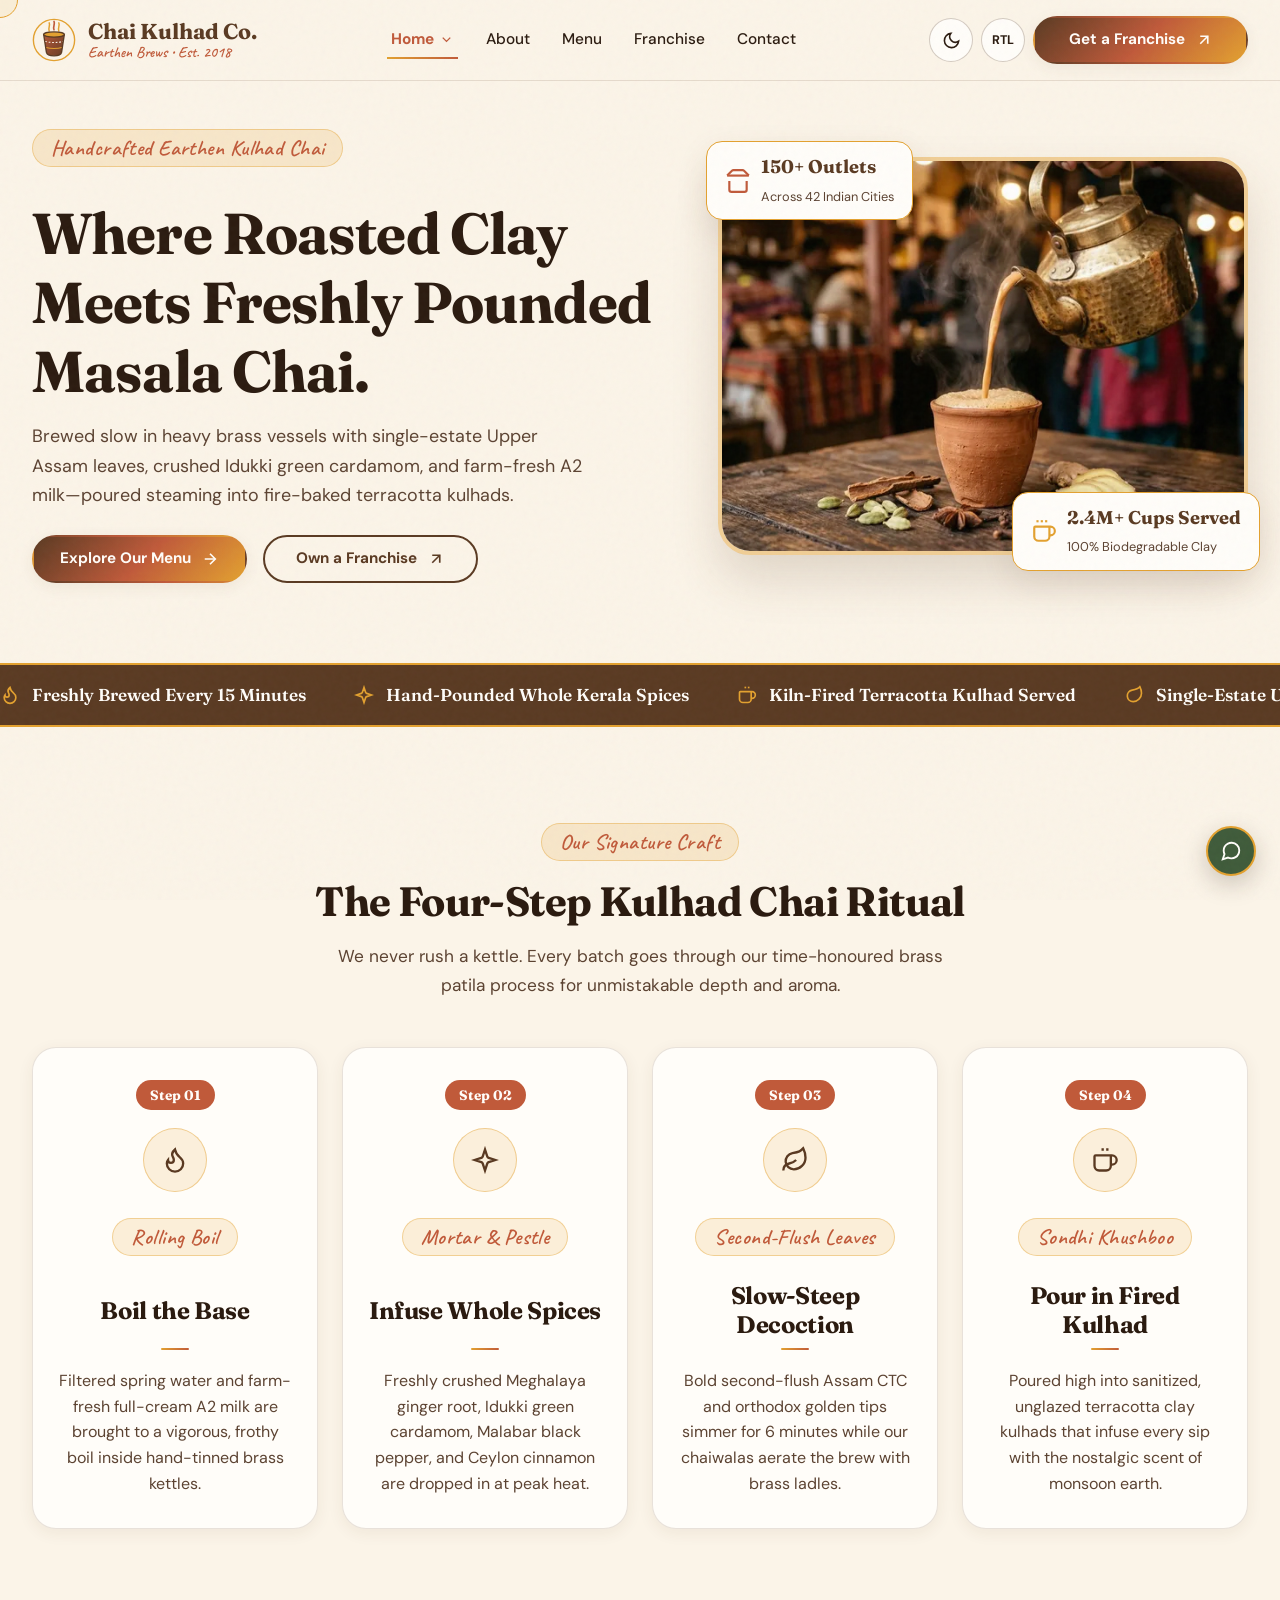
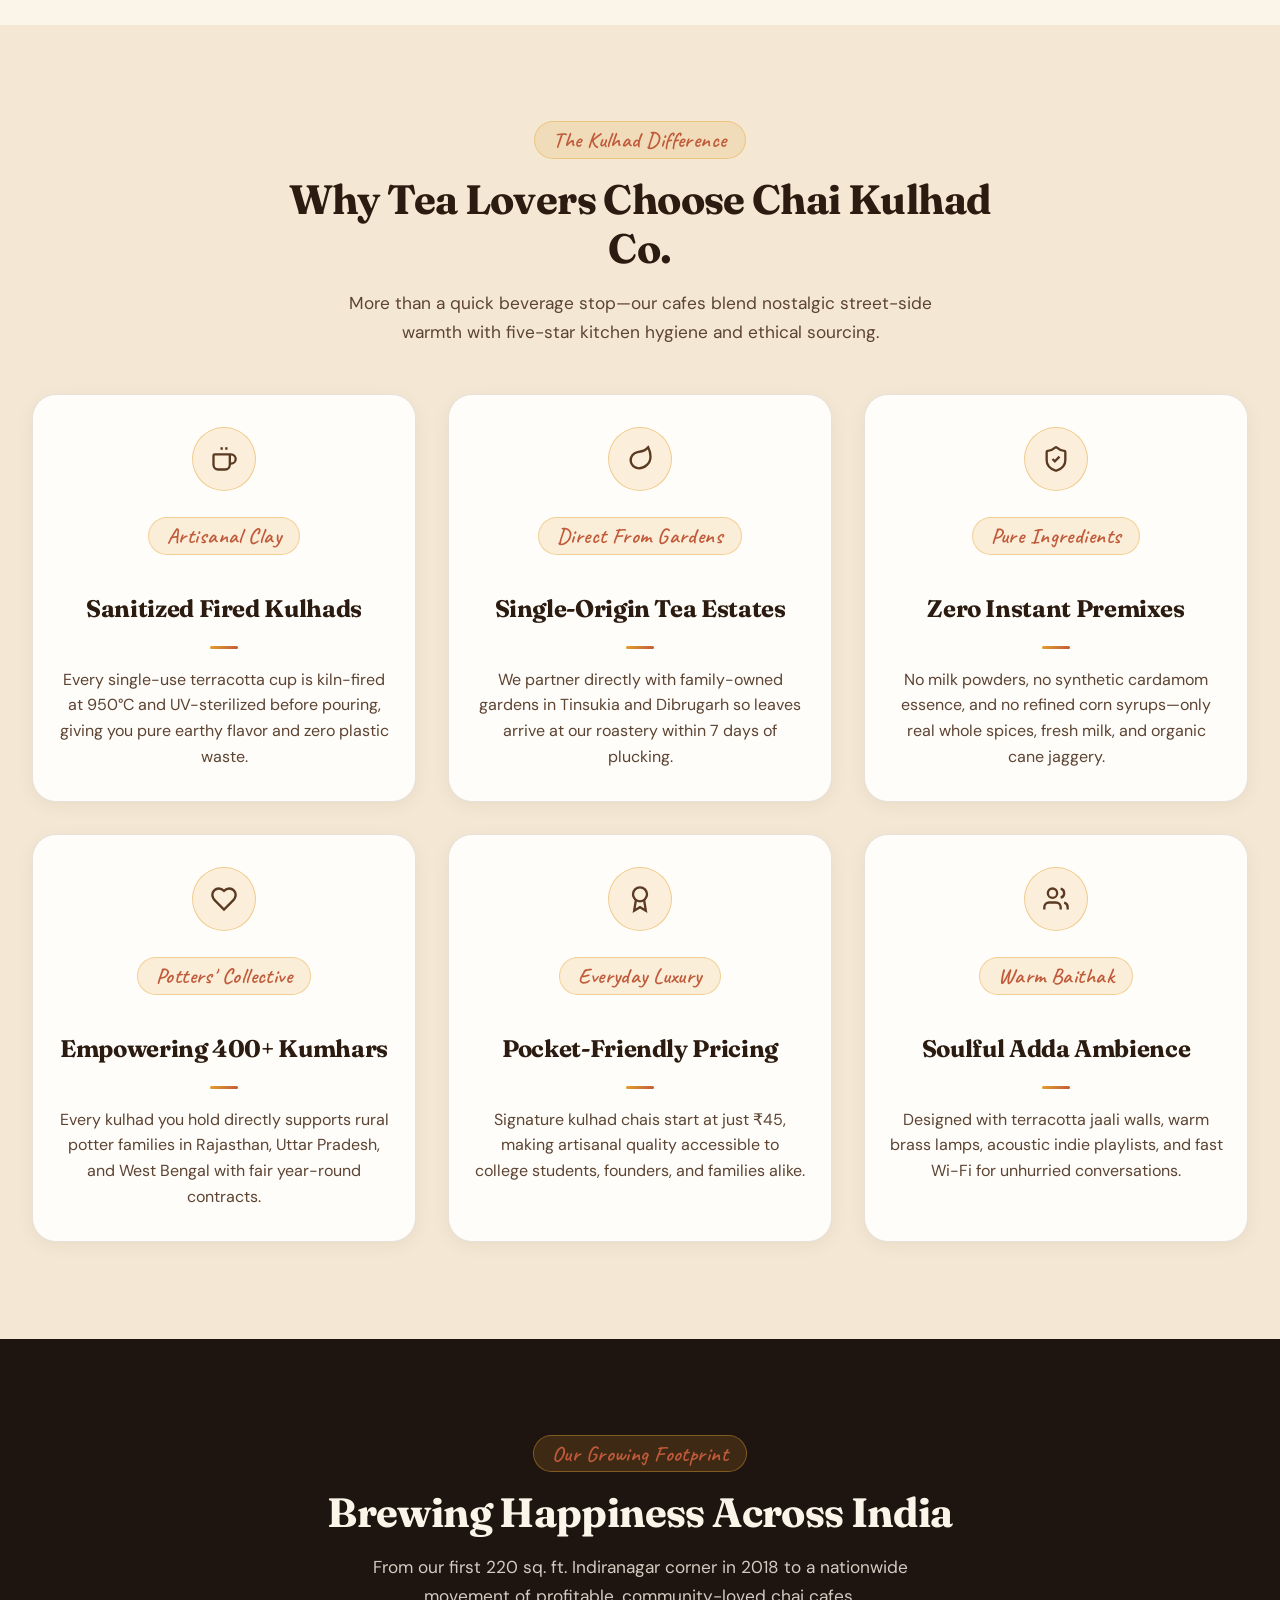
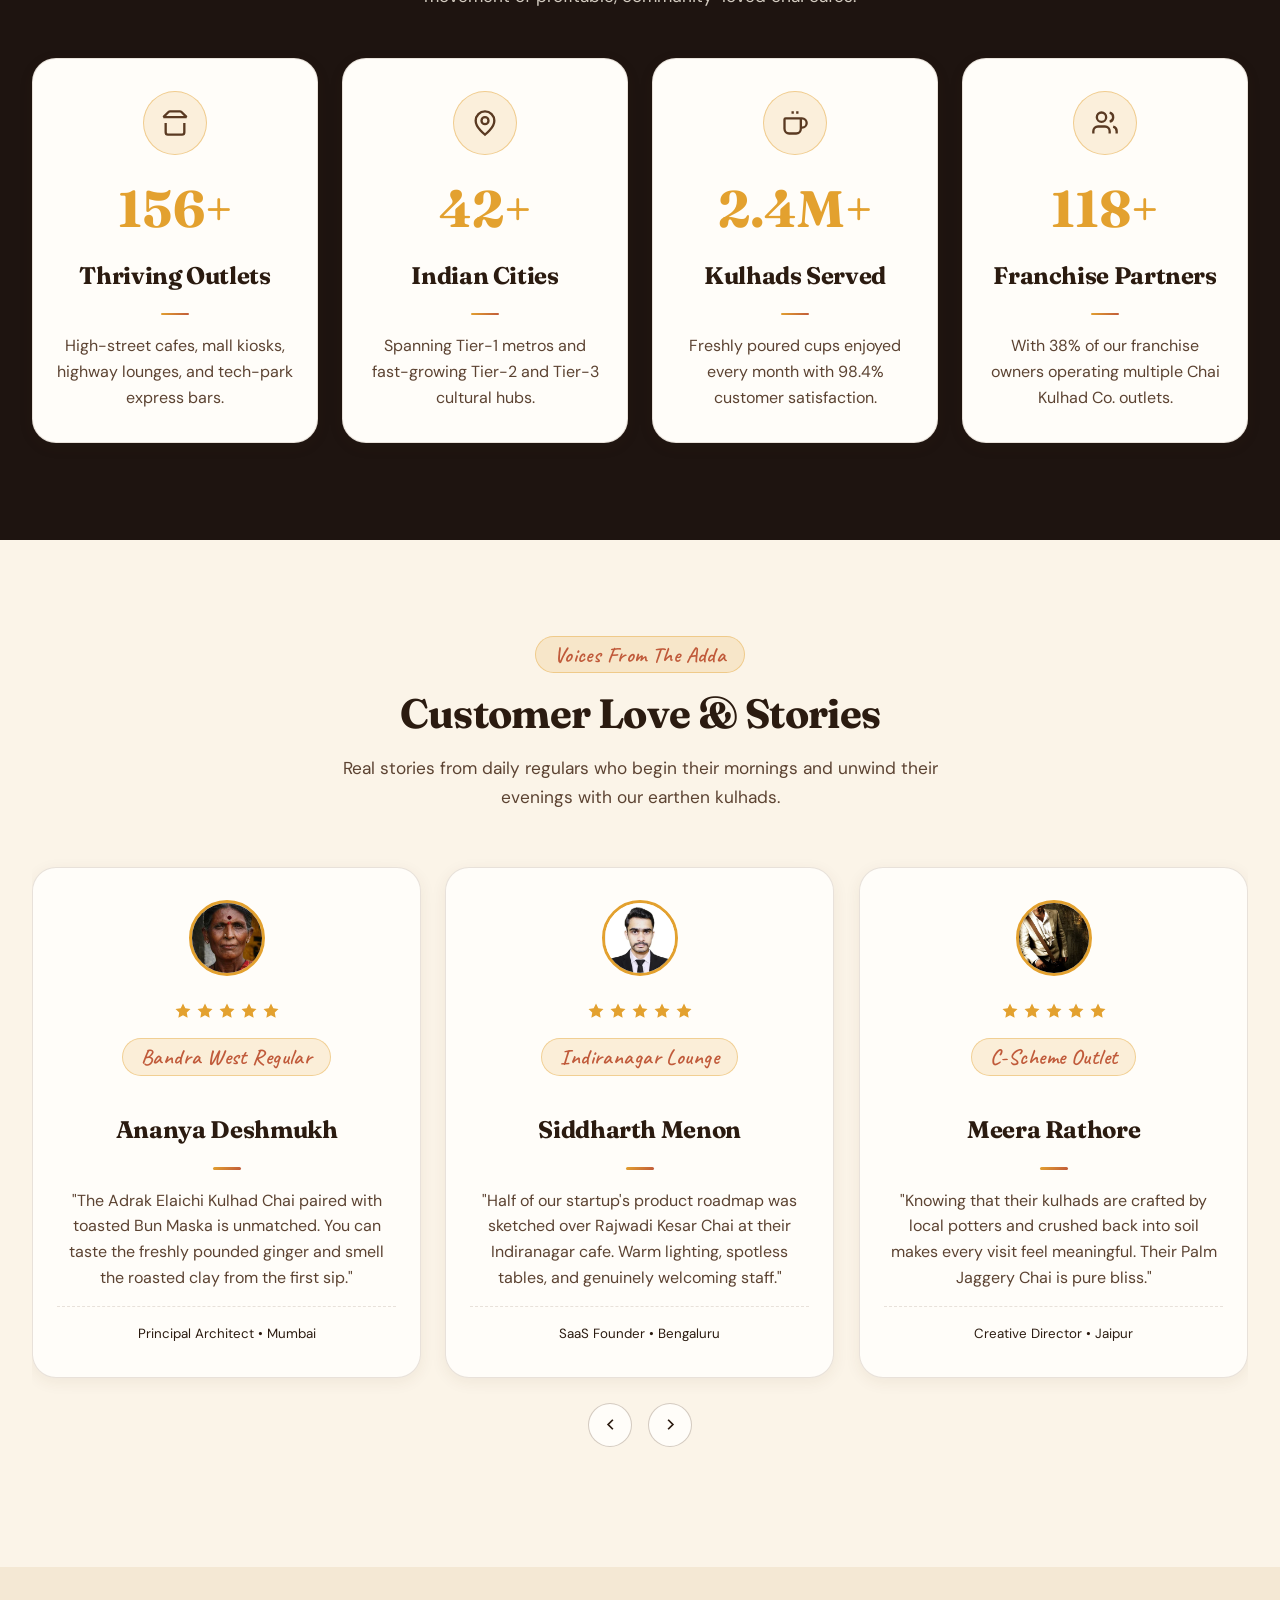
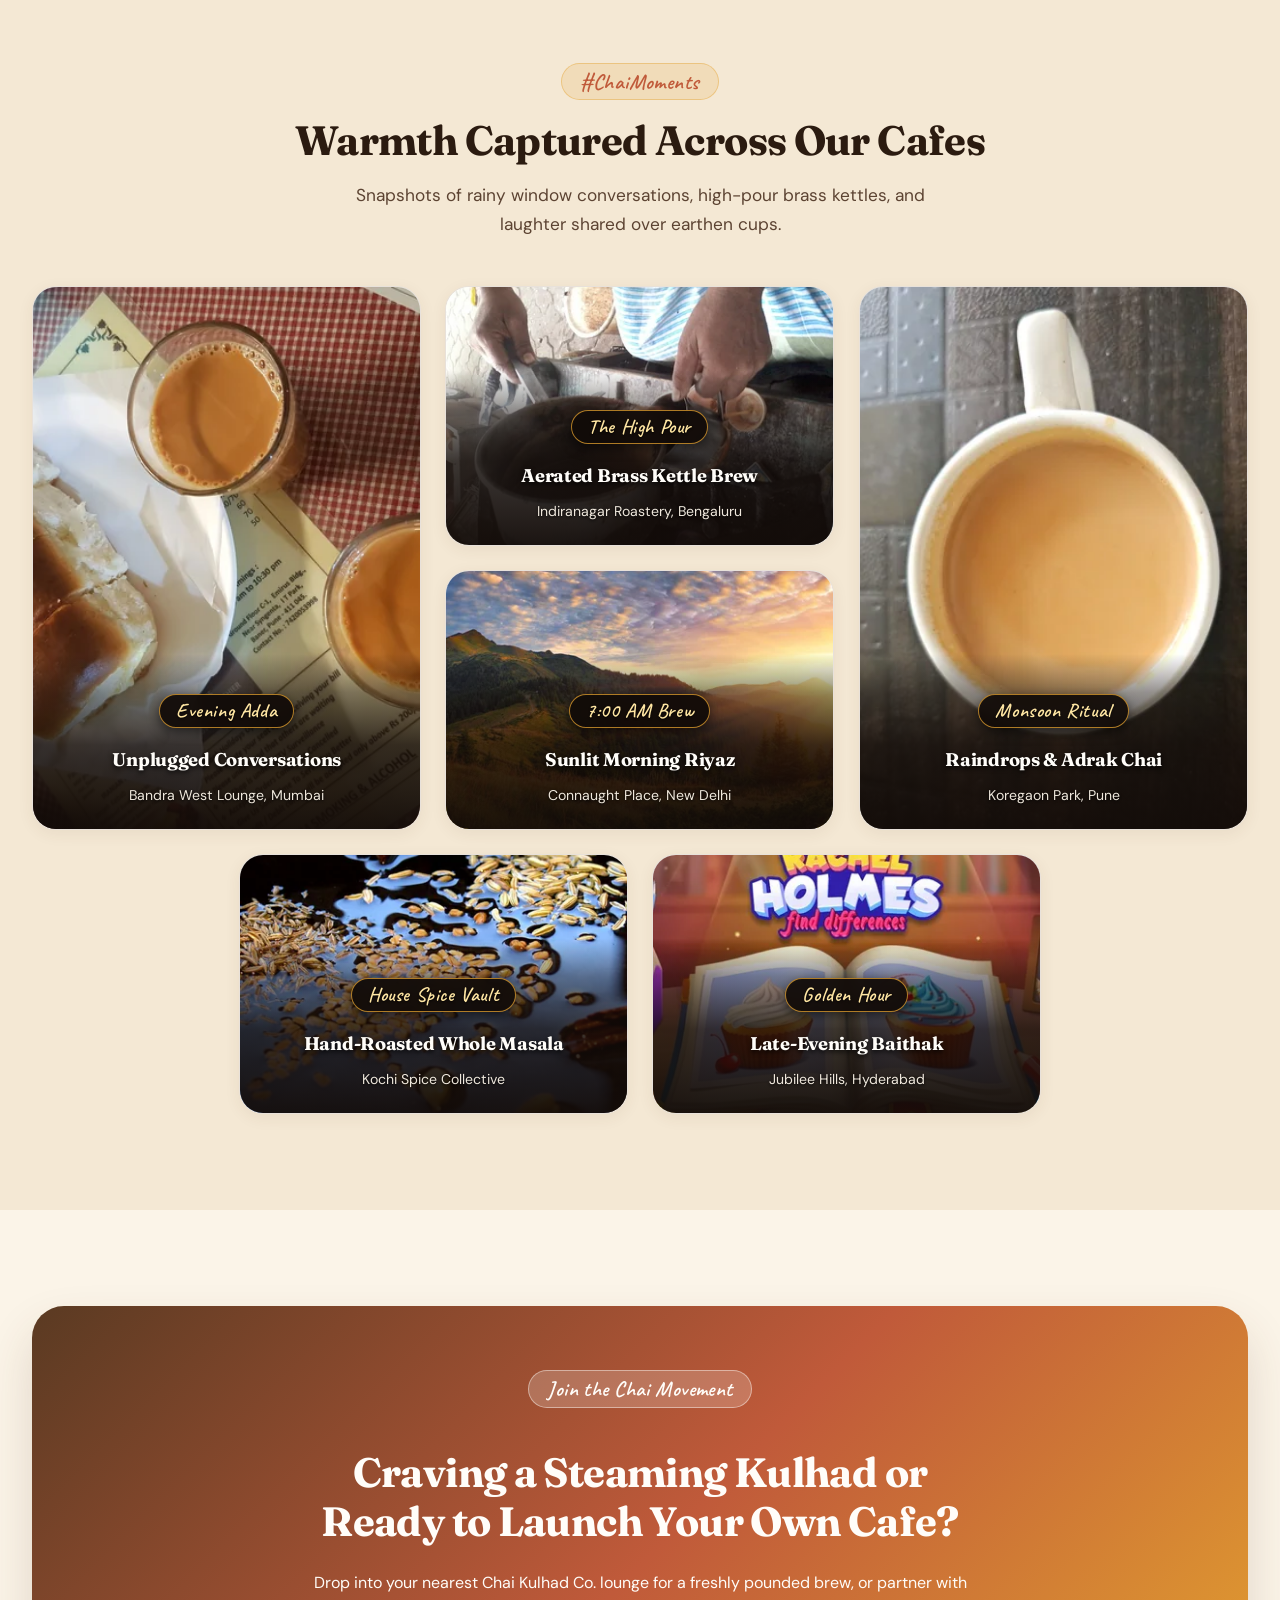
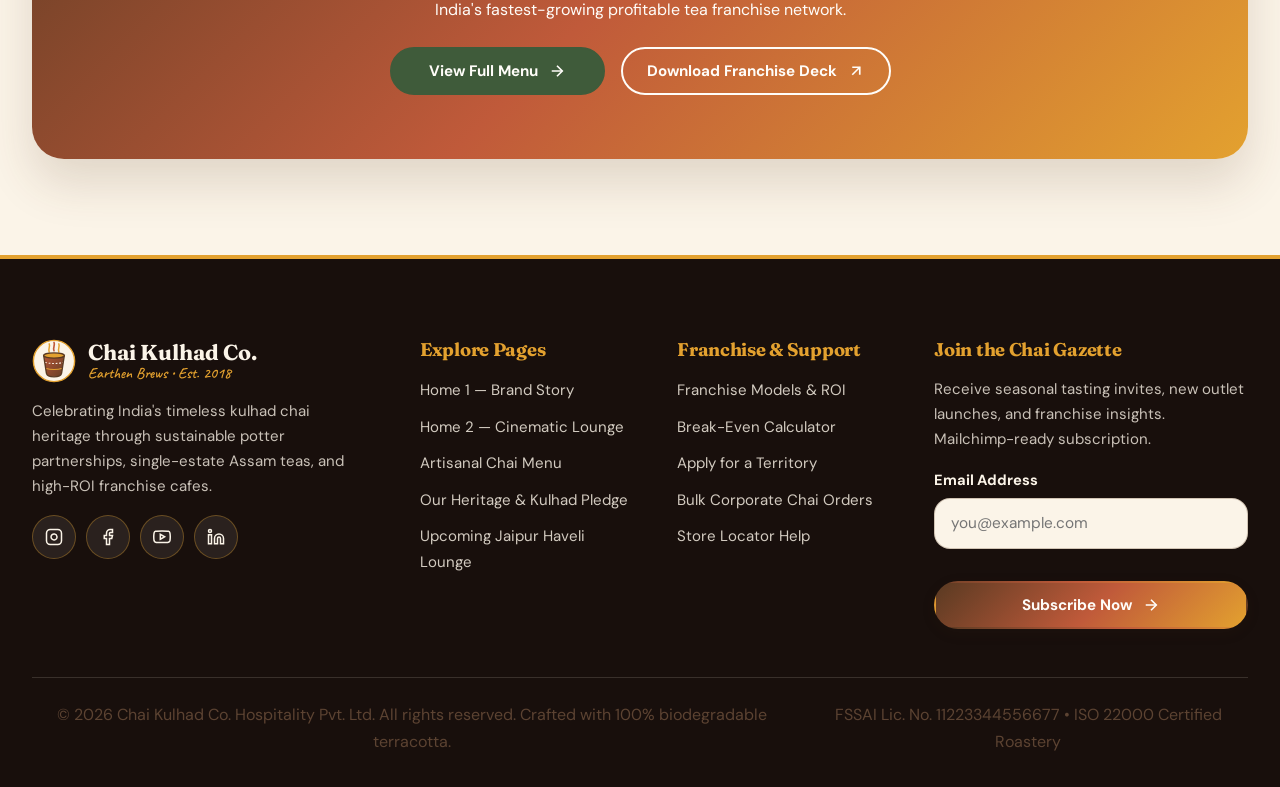
==== commit 0da7102d: "2" ====
--- a/pages/index.html
+++ b/pages/index.html
@@ -74,17 +74,6 @@
   <!-- Top Scroll Progress Bar -->
   <div id="scroll-progress-bar" class="scroll-progress-bar" aria-hidden="true"></div>
 
-  <!-- Page-Load Splash with Kulhad Filling Animation -->
-  <div id="splash-loader" class="splash-loader" role="status" aria-label="Brewing fresh chai">
-    <div class="splash-kulhad-wrap">
-      <div class="splash-kulhad-cup">
-        <div class="splash-kulhad-fill"></div>
-      </div>
-    </div>
-    <p class="splash-brand">Chai Kulhad Co.</p>
-    <span class="splash-sub">Steeping fresh Assam leaves...</span>
-  </div>
-
   <!-- Custom Desktop Tea-Cup Cursor -->
   <div id="custom-cursor" class="custom-cursor" aria-hidden="true"></div>
 
@@ -114,9 +103,9 @@
               <li><a href="home-2.html" class="dropdown-link">Home 2 — Cinematic Lounge</a></li>
             </ul>
           </li>
+          <li class="nav-item"><a href="about.html" class="nav-link">About</a></li>
           <li class="nav-item"><a href="menu.html" class="nav-link">Menu</a></li>
           <li class="nav-item"><a href="franchise.html" class="nav-link">Franchise</a></li>
-          <li class="nav-item"><a href="about.html" class="nav-link">About</a></li>
           <li class="nav-item"><a href="contact.html" class="nav-link">Contact</a></li>
         </ul>
       </nav>
@@ -140,13 +129,28 @@
     <!-- Mobile Navigation Drawer -->
     <div id="mobile-nav-drawer" class="mobile-nav-drawer" aria-label="Mobile Navigation">
       <ul class="mobile-nav-list">
-        <li><a href="index.html" class="mobile-nav-link is-active">Home 1 (Brand Home)</a></li>
-        <li><a href="home-2.html" class="mobile-nav-link">Home 2 (Cinematic Lounge)</a></li>
-        <li><a href="menu.html" class="mobile-nav-link">Menu</a></li>
-        <li><a href="franchise.html" class="mobile-nav-link">Franchise Opportunity</a></li>
-        <li><a href="about.html" class="mobile-nav-link">About Us</a></li>
-        <li><a href="contact.html" class="mobile-nav-link">Contact &amp; Enquiry</a></li>
+        <li class="mobile-nav-item has-dropdown">
+          <a href="index.html" class="mobile-nav-link is-active" data-dropdown-toggle aria-haspopup="true" aria-expanded="false">
+            <span>Home</span>
+            <svg viewBox="0 0 24 24" width="15" height="15" fill="none" stroke="currentColor" stroke-width="2.2"><polyline points="6 9 12 15 18 9"/></svg>
+          </a>
+          <ul class="mobile-dropdown-menu" aria-label="Home Page Layouts">
+            <li><a href="index.html" class="mobile-dropdown-link is-active">Home 1 — Brand Story</a></li>
+            <li><a href="home-2.html" class="mobile-dropdown-link">Home 2 — Cinematic Lounge</a></li>
+          </ul>
+        </li>
+        <li class="mobile-nav-item"><a href="about.html" class="mobile-nav-link">About</a></li>
+        <li class="mobile-nav-item"><a href="menu.html" class="mobile-nav-link">Menu</a></li>
+        <li class="mobile-nav-item"><a href="franchise.html" class="mobile-nav-link">Franchise</a></li>
+        <li class="mobile-nav-item"><a href="contact.html" class="mobile-nav-link">Contact</a></li>
       </ul>
+      <div class="mobile-nav-actions">
+        <button type="button" class="icon-btn" data-theme-toggle aria-label="Toggle dark or light theme">
+          <svg class="icon-moon" viewBox="0 0 24 24" fill="none" stroke="currentColor" stroke-width="2"><path d="M21 12.79A9 9 0 1 1 11.21 3 7 7 0 0 0 21 12.79z"/></svg>
+          <svg class="icon-sun" viewBox="0 0 24 24" fill="none" stroke="currentColor" stroke-width="2" style="display:none"><circle cx="12" cy="12" r="5"/><line x1="12" y1="1" x2="12" y2="3"/><line x1="12" y1="21" x2="12" y2="23"/><line x1="4.22" y1="4.22" x2="5.64" y2="5.64"/><line x1="18.36" y1="18.36" x2="19.78" y2="19.78"/><line x1="1" y1="12" x2="3" y2="12"/><line x1="21" y1="12" x2="23" y2="12"/><line x1="4.22" y1="19.78" x2="5.64" y2="18.36"/><line x1="18.36" y1="5.64" x2="19.78" y2="4.22"/></svg>
+        </button>
+        <button type="button" class="icon-btn" data-rtl-toggle aria-label="Toggle RTL layout">RTL</button>
+      </div>
       <a href="franchise.html" class="btn btn-primary">
         <span>Get a Franchise</span>
         <svg viewBox="0 0 24 24" fill="none" stroke="currentColor" stroke-width="2.2"><line x1="7" y1="17" x2="17" y2="7"/><polyline points="7 7 17 7 17 17"/></svg>
@@ -411,7 +415,7 @@
     <!-- ===================================================================
          SECTION 1.1.5: OUTLET COUNTERS (ANIMATED NUMBER COUNTERS)
          =================================================================== -->
-    <section class="section section-dark" aria-labelledby="counters-heading">
+    <section class="section section-dark" id="growing-footprint" aria-labelledby="counters-heading">
       <div class="container">
         <div class="section-header">
           <span class="section-tag">Our Growing Footprint</span>
@@ -571,7 +575,7 @@
     <!-- ===================================================================
          SECTION 1.1.7: #CHAIMOMENTS GALLERY (MASONRY PHOTO GRID)
          =================================================================== -->
-    <section class="section section-alt" aria-labelledby="gallery-heading">
+    <section class="section section-alt" id="ChaiMoments" aria-labelledby="gallery-heading">
       <div class="container">
         <div class="section-header">
           <span class="section-tag">#ChaiMoments</span>
@@ -758,14 +762,14 @@
     </div>
   </footer>
 
-  <!-- Floating WhatsApp Enquiry & Back-to-Top Widgets -->
+  <!-- Floating Widgets: Scroll Up & WhatsApp Enquiry -->
   <div class="floating-widgets">
-    <a href="https://wa.me/918045689200?text=Hi%20Chai%20Kulhad%20Co.%2C%20I%20would%20like%20to%20enquire%20about%20a%20franchise." class="floating-whatsapp" aria-label="Chat on WhatsApp for Franchise Enquiry" rel="noopener">
+    <button type="button" id="back-to-top" class="back-to-top" aria-label="Scroll to top" title="Scroll to top">
+      <svg viewBox="0 0 24 24" width="22" height="22" fill="none" stroke="currentColor" stroke-width="2.5" stroke-linecap="round" stroke-linejoin="round"><path d="M12 19V5M5 12l7-7 7 7"/></svg>
+    </button>
+    <a href="https://wa.me/918045689200?text=Hi%20Chai%20Kulhad%20Co.%2C%20I%20would%20like%20to%20enquire%20about%20a%20franchise." class="floating-whatsapp" aria-label="Chat on WhatsApp for Franchise Enquiry" title="Chat on WhatsApp" rel="noopener">
       <svg viewBox="0 0 24 24" fill="none" stroke="currentColor" stroke-width="2"><path d="M21 11.5a8.38 8.38 0 0 1-.9 3.8 8.5 8.5 0 0 1-7.6 4.7 8.38 8.38 0 0 1-3.8-.9L3 21l1.9-5.7a8.38 8.38 0 0 1-.9-3.8 8.5 8.5 0 0 1 4.7-7.6 8.38 8.38 0 0 1 3.8-.9h.5a8.48 8.48 0 0 1 8 8v.5z"/></svg>
     </a>
-    <button type="button" id="back-to-top" class="back-to-top" aria-label="Scroll back to top">
-      <svg viewBox="0 0 24 24" fill="none" stroke="currentColor" stroke-width="2.4"><polyline points="18 15 12 9 6 15"/></svg>
-    </button>
   </div>
 
   <!-- Local JS Plugins & Main Controller -->
--- a/assets/css/style.css
+++ b/assets/css/style.css
@@ -15,6 +15,7 @@
   font-style: normal;
   font-display: swap;
 }
+
 @font-face {
   font-family: 'Fraunces';
   src: url('../fonts/fraunces-bold.woff2') format('woff2');
@@ -22,6 +23,7 @@
   font-style: normal;
   font-display: swap;
 }
+
 @font-face {
   font-family: 'DM Sans';
   src: url('../fonts/dmsans-regular.woff2') format('woff2');
@@ -29,6 +31,7 @@
   font-style: normal;
   font-display: swap;
 }
+
 @font-face {
   font-family: 'DM Sans';
   src: url('../fonts/dmsans-medium.woff2') format('woff2');
@@ -36,6 +39,7 @@
   font-style: normal;
   font-display: swap;
 }
+
 @font-face {
   font-family: 'DM Sans';
   src: url('../fonts/dmsans-bold.woff2') format('woff2');
@@ -43,6 +47,7 @@
   font-style: normal;
   font-display: swap;
 }
+
 @font-face {
   font-family: 'Caveat';
   src: url('../fonts/caveat-semibold.woff2') format('woff2');
@@ -56,29 +61,47 @@
    -------------------------------------------------------------------------- */
 :root {
   /* Core Brand Palette */
-  --color-primary: #5A3A22;         /* Masala Chai Brown */
-  --color-primary-dark: #3D2514;    /* Deep Decoction Brown */
-  --color-primary-light: #7B5233;   /* Warm Brew Brown */
-  --color-secondary: #3F5B3A;       /* Cardamom Green */
-  --color-secondary-light: #52754C; /* Fresh Tea Leaf Green */
-  --color-accent: #E3A12F;          /* Saffron / Turmeric Gold */
-  --color-accent-soft: #F5D799;     /* Soft Kesar Glow */
-  --color-highlight: #C05A3A;       /* Terracotta Clay */
-  --color-highlight-dark: #9B4327;  /* Fired Earthenware */
+  --color-primary: #5A3A22;
+  /* Masala Chai Brown */
+  --color-primary-dark: #3D2514;
+  /* Deep Decoction Brown */
+  --color-primary-light: #7B5233;
+  /* Warm Brew Brown */
+  --color-secondary: #3F5B3A;
+  /* Cardamom Green */
+  --color-secondary-light: #52754C;
+  /* Fresh Tea Leaf Green */
+  --color-accent: #E3A12F;
+  /* Saffron / Turmeric Gold */
+  --color-accent-soft: #F5D799;
+  /* Soft Kesar Glow */
+  --color-highlight: #C05A3A;
+  /* Terracotta Clay */
+  --color-highlight-dark: #9B4327;
+  /* Fired Earthenware */
 
   /* Surfaces & Backgrounds */
-  --bg-primary: #FBF4E8;            /* Warm Milk Cream */
-  --bg-secondary: #F4E8D4;          /* Frothy Malai Cream */
-  --bg-elevated: #FFFDF9;           /* Card Surface */
+  --bg-primary: #FBF4E8;
+  /* Warm Milk Cream */
+  --bg-secondary: #F4E8D4;
+  /* Frothy Malai Cream */
+  --bg-elevated: #FFFDF9;
+  /* Card Surface */
   --bg-glass: rgba(251, 244, 232, 0.86);
-  --bg-dark-surface: #1E1410;       /* Deep Roasted Tea */
-  --bg-footer: #180F0C;             /* Espresso Tea Charcoal */
+  --bg-dark-surface: #1E1410;
+  /* Deep Roasted Tea */
+  --bg-footer: #180F0C;
+  /* Espresso Tea Charcoal */
 
   /* Typography Colors */
-  --text-primary: #2B1B10;          /* Rich Tea Leaf Dark */
-  --text-secondary: #5C4332;        /* Spiced Earth Muted */
-  --text-muted: #846955;            /* Warm Taupe */
-  --text-on-dark: #FBF4E8;          /* Cream on Dark */
+  --text-primary: #2B1B10;
+  /* Rich Tea Leaf Dark */
+  --text-secondary: #5C4332;
+  /* Spiced Earth Muted */
+  --text-muted: #846955;
+  /* Warm Taupe */
+  --text-on-dark: #FBF4E8;
+  /* Cream on Dark */
   --text-on-primary: #FFFDF9;
 
   /* Borders & Shadows */
@@ -101,15 +124,24 @@
   --font-accent: 'Caveat', cursive;
 
   /* 8px Base Spacing Scale */
-  --space-1: 0.5rem;   /* 8px */
-  --space-2: 1rem;     /* 16px */
-  --space-3: 1.5rem;   /* 24px */
-  --space-4: 2rem;     /* 32px */
-  --space-5: 2.5rem;   /* 40px */
-  --space-6: 3rem;     /* 48px */
-  --space-8: 4rem;     /* 64px */
-  --space-10: 5rem;    /* 80px */
-  --space-12: 6rem;    /* 96px */
+  --space-1: 0.5rem;
+  /* 8px */
+  --space-2: 1rem;
+  /* 16px */
+  --space-3: 1.5rem;
+  /* 24px */
+  --space-4: 2rem;
+  /* 32px */
+  --space-5: 2.5rem;
+  /* 40px */
+  --space-6: 3rem;
+  /* 48px */
+  --space-8: 4rem;
+  /* 64px */
+  --space-10: 5rem;
+  /* 80px */
+  --space-12: 6rem;
+  /* 96px */
 
   /* Radii & Transitions */
   --radius-sm: 8px;
@@ -126,7 +158,9 @@
 /* --------------------------------------------------------------------------
    3. RESET, ACCESSIBILITY & PAPER GRAIN TEXTURE
    -------------------------------------------------------------------------- */
-*, *::before, *::after {
+*,
+*::before,
+*::after {
   box-sizing: border-box;
   margin: 0;
   padding: 0;
@@ -161,7 +195,11 @@
   background-image: url("data:image/svg+xml,%3Csvg viewBox='0 0 200 200' xmlns='http://www.w3.org/2000/svg'%3E%3Cfilter id='noiseFilter'%3E%3CfeTurbulence type='fractalNoise' baseFrequency='0.85' numOctaves='3' stitchTiles='stitch'/%3E%3C/filter%3E%3Crect width='100%25' height='100%25' filter='url(%23noiseFilter)'/%3E%3C/svg%3E");
 }
 
-img, picture, video, canvas, svg {
+img,
+picture,
+video,
+canvas,
+svg {
   display: block;
   max-width: 100%;
   height: auto;
@@ -173,11 +211,15 @@
   transition: color var(--transition-fast);
 }
 
-ul, ol {
+ul,
+ol {
   list-style: none;
 }
 
-button, input, select, textarea {
+button,
+input,
+select,
+textarea {
   font: inherit;
   color: inherit;
   background: none;
@@ -201,6 +243,7 @@
   z-index: 10001;
   transition: top var(--transition-fast);
 }
+
 .skip-link:focus {
   top: var(--space-2);
   outline: 3px solid var(--color-accent);
@@ -215,7 +258,12 @@
 /* --------------------------------------------------------------------------
    4. TYPOGRAPHY & SECTION HEADERS
    -------------------------------------------------------------------------- */
-h1, h2, h3, h4, h5, h6 {
+h1,
+h2,
+h3,
+h4,
+h5,
+h6 {
   font-family: var(--font-heading);
   font-weight: 700;
   line-height: 1.2;
@@ -318,14 +366,42 @@
   background-color: var(--bg-dark-surface);
   color: var(--text-on-dark);
 }
+
 .section-dark h1,
 .section-dark h2,
 .section-dark h3,
 .section-dark h4 {
   color: var(--text-on-dark);
 }
+
 .section-dark p {
   color: rgba(251, 244, 232, 0.82);
+}
+
+/* Ensure elevated cards inside dark sections maintain high-contrast text in day & dark themes */
+.section-dark .tilt-card {
+  background: var(--bg-elevated);
+  color: var(--text-primary);
+}
+
+.section-dark .tilt-card h1,
+.section-dark .tilt-card h2,
+.section-dark .tilt-card h3,
+.section-dark .tilt-card h4,
+.section-dark .tilt-card .card-body h1,
+.section-dark .tilt-card .card-body h2,
+.section-dark .tilt-card .card-body h3,
+.section-dark .tilt-card .card-body h4 {
+  color: var(--text-primary) !important;
+}
+
+.section-dark .tilt-card p,
+.section-dark .tilt-card .card-body p {
+  color: var(--text-secondary) !important;
+}
+
+.section-dark .tilt-card .counter-number {
+  color: var(--color-accent) !important;
 }
 
 .grid-2,
@@ -341,10 +417,12 @@
     grid-template-columns: repeat(2, 1fr);
     gap: var(--space-3);
   }
+
   .grid-3 {
     grid-template-columns: repeat(2, 1fr);
     gap: var(--space-3);
   }
+
   .grid-4 {
     grid-template-columns: repeat(2, 1fr);
     gap: var(--space-3);
@@ -356,10 +434,12 @@
     grid-template-columns: repeat(2, 1fr);
     gap: var(--space-4);
   }
+
   .grid-3 {
     grid-template-columns: repeat(3, 1fr);
     gap: var(--space-4);
   }
+
   .grid-4 {
     grid-template-columns: repeat(4, 1fr);
     gap: var(--space-3);
@@ -410,6 +490,7 @@
   color: #FFFDF9;
   box-shadow: var(--shadow-sm);
 }
+
 .btn-primary:hover {
   transform: translateY(-2px);
   box-shadow: var(--shadow-glow);
@@ -420,6 +501,7 @@
   color: #FFFDF9;
   border-color: var(--color-secondary);
 }
+
 .btn-secondary:hover {
   background-color: var(--color-secondary-light);
   border-color: var(--color-secondary-light);
@@ -432,6 +514,7 @@
   color: var(--color-primary);
   border-color: var(--color-primary);
 }
+
 .btn-outline:hover {
   background-color: var(--color-primary);
   color: #FFFDF9;
@@ -443,6 +526,7 @@
   color: var(--text-on-dark);
   border-color: var(--color-accent);
 }
+
 .section-dark .btn-outline:hover,
 .hero-cinematic .btn-outline:hover {
   background-color: var(--color-accent);
@@ -472,25 +556,11 @@
   transition: width 0.08s linear;
 }
 
-/* Page-load Splash with Kulhad Filling Animation */
+/* Page-load Splash Loader completely disabled */
 .splash-loader {
-  position: fixed;
-  inset: 0;
-  background-color: #1E1410;
-  color: #FBF4E8;
-  z-index: 10005;
-  display: flex;
-  flex-direction: column;
-  align-items: center;
-  justify-content: center;
-  gap: var(--space-2);
-  transition: opacity 0.45s ease, visibility 0.45s ease;
-}
-.splash-loader.is-hidden {
-  opacity: 0;
-  visibility: hidden;
-  pointer-events: none;
-}
+  display: none !important;
+}
+
 .splash-kulhad-wrap {
   width: 84px;
   height: 96px;
@@ -499,6 +569,7 @@
   align-items: center;
   justify-content: center;
 }
+
 .splash-kulhad-cup {
   width: 68px;
   height: 68px;
@@ -508,6 +579,7 @@
   overflow: hidden;
   background: rgba(192, 90, 58, 0.2);
 }
+
 .splash-kulhad-fill {
   position: absolute;
   bottom: 0;
@@ -517,16 +589,24 @@
   background: linear-gradient(180deg, #E3A12F 0%, #C05A3A 45%, #5A3A22 100%);
   animation: kulhadFillAnim 0.9s cubic-bezier(0.4, 0, 0.2, 1) forwards;
 }
+
 @keyframes kulhadFillAnim {
-  0% { height: 0%; }
-  100% { height: 88%; }
-}
+  0% {
+    height: 0%;
+  }
+
+  100% {
+    height: 88%;
+  }
+}
+
 .splash-brand {
   font-family: var(--font-heading);
   font-size: 1.35rem;
   color: #FBF4E8;
   letter-spacing: 0.03em;
 }
+
 .splash-sub {
   font-family: var(--font-accent);
   font-size: 1.25rem;
@@ -538,6 +618,7 @@
 .custom-cursor-dot {
   display: none;
 }
+
 @media (min-width: 1025px) and (pointer: fine) {
   .custom-cursor {
     display: flex;
@@ -556,12 +637,14 @@
     transition: width 0.2s ease, height 0.2s ease, background-color 0.2s ease, border-color 0.2s ease;
     background: rgba(227, 161, 47, 0.08);
   }
+
   .custom-cursor.is-hover {
     width: 54px;
     height: 54px;
     background: rgba(192, 90, 58, 0.18);
     border-color: var(--color-highlight);
   }
+
   .custom-cursor.is-hover::after {
     content: "";
     width: 24px;
@@ -583,6 +666,7 @@
   display: flex;
   justify-content: space-around;
 }
+
 .steam-wisp {
   width: 8px;
   height: 56px;
@@ -592,26 +676,32 @@
   opacity: 0;
   animation: steamRise 3.4s infinite ease-in-out;
 }
+
 .steam-wisp:nth-child(2) {
   animation-delay: 1.1s;
   height: 68px;
 }
+
 .steam-wisp:nth-child(3) {
   animation-delay: 2.2s;
   height: 50px;
 }
+
 @keyframes steamRise {
   0% {
     transform: translateY(24px) scaleX(1);
     opacity: 0;
   }
+
   40% {
     opacity: 0.72;
   }
+
   70% {
     transform: translateY(-18px) translateX(6px) scaleX(1.6);
     opacity: 0.4;
   }
+
   100% {
     transform: translateY(-42px) translateX(-6px) scaleX(2.1);
     opacity: 0;
@@ -624,6 +714,7 @@
   transform: translateY(28px);
   transition: opacity 0.65s cubic-bezier(0.22, 1, 0.36, 1), transform 0.65s cubic-bezier(0.22, 1, 0.36, 1);
 }
+
 .reveal-up.reveal-visible {
   opacity: 1;
   transform: translateY(0);
@@ -645,6 +736,7 @@
   padding: 16px 0;
   transition: padding var(--transition-base), box-shadow var(--transition-base), background-color var(--transition-base);
 }
+
 .site-header.is-scrolled {
   padding: 10px 0;
   box-shadow: var(--shadow-md);
@@ -666,20 +758,24 @@
   font-weight: 700;
   color: var(--color-primary);
 }
+
 .brand-logo img {
   width: 44px;
   height: 44px;
   flex-shrink: 0;
   transition: transform var(--transition-fast);
 }
+
 .brand-logo:hover img {
   transform: rotate(-6deg) scale(1.05);
 }
+
 .brand-logo-text {
   display: flex;
   flex-direction: column;
   line-height: 1.1;
 }
+
 .brand-logo-sub {
   font-family: var(--font-accent);
   font-size: 0.95rem;
@@ -719,6 +815,7 @@
   padding: 8px 4px;
   position: relative;
 }
+
 .nav-link::after {
   content: "";
   position: absolute;
@@ -729,10 +826,12 @@
   background: var(--grad-saffron);
   transition: width var(--transition-fast);
 }
+
 .nav-link:hover::after,
 .nav-link.is-active::after {
   width: 100%;
 }
+
 .nav-link.is-active {
   color: var(--color-highlight);
   font-weight: 700;
@@ -755,6 +854,7 @@
   transition: opacity var(--transition-fast), transform var(--transition-fast), visibility var(--transition-fast);
   z-index: 100;
 }
+
 .nav-item.has-dropdown:hover .dropdown-menu,
 .nav-item.has-dropdown:focus-within .dropdown-menu,
 .nav-item.has-dropdown.is-open .dropdown-menu {
@@ -762,6 +862,7 @@
   visibility: visible;
   transform: translateY(0);
 }
+
 .dropdown-link {
   display: flex;
   align-items: center;
@@ -773,6 +874,7 @@
   color: var(--text-primary);
   transition: background-color var(--transition-fast), color var(--transition-fast);
 }
+
 .dropdown-link:hover,
 .dropdown-link.is-active {
   background-color: rgba(227, 161, 47, 0.15);
@@ -800,11 +902,13 @@
   font-weight: 700;
   transition: background-color var(--transition-fast), border-color var(--transition-fast), transform var(--transition-fast);
 }
+
 .icon-btn:hover {
   border-color: var(--color-accent);
   background: rgba(227, 161, 47, 0.14);
   transform: translateY(-1px);
 }
+
 .icon-btn svg {
   width: 19px;
   height: 19px;
@@ -813,6 +917,7 @@
 .header-cta {
   display: none;
 }
+
 @media (min-width: 1024.02px) {
   .header-cta {
     display: inline-flex;
@@ -822,9 +927,20 @@
 .mobile-menu-toggle {
   display: inline-flex;
 }
+
 @media (min-width: 1024.02px) {
   .mobile-menu-toggle {
     display: none;
+  }
+}
+
+/* Hide desktop header actions on tablet & mobile so header stays clean */
+@media (max-width: 1024px) {
+
+  .header-actions [data-theme-toggle],
+  .header-actions [data-rtl-toggle],
+  .header-actions .header-cta {
+    display: none !important;
   }
 }
 
@@ -834,6 +950,8 @@
   top: 76px;
   left: 0;
   right: 0;
+  max-height: calc(100vh - 76px);
+  overflow-y: auto;
   background: var(--bg-elevated);
   border-bottom: 2px solid var(--color-accent);
   box-shadow: var(--shadow-lg);
@@ -845,9 +963,28 @@
   text-align: center;
   gap: var(--space-2);
 }
+
+@media (min-width: 1024.02px) {
+  .mobile-nav-drawer {
+    display: none !important;
+  }
+}
+
 .mobile-nav-drawer.is-open {
   display: flex;
 }
+
+.mobile-nav-actions {
+  display: flex;
+  align-items: center;
+  justify-content: center;
+  gap: 12px;
+  width: 100%;
+  padding: 8px 0;
+  margin-top: 4px;
+  border-top: 1px solid var(--border-color);
+}
+
 .mobile-nav-list {
   display: flex;
   flex-direction: column;
@@ -855,6 +992,66 @@
   gap: 10px;
   width: 100%;
 }
+
+.mobile-nav-item {
+  width: 100%;
+  display: flex;
+  flex-direction: column;
+  align-items: center;
+}
+
+.mobile-nav-item.has-dropdown {
+  position: relative;
+}
+
+.mobile-nav-item.has-dropdown .mobile-nav-link {
+  gap: 8px;
+  cursor: pointer;
+}
+
+.mobile-nav-item.has-dropdown .mobile-nav-link svg {
+  transition: transform var(--transition-fast);
+}
+
+.mobile-nav-item.has-dropdown.is-open .mobile-nav-link svg {
+  transform: rotate(180deg);
+}
+
+.mobile-dropdown-menu {
+  display: none;
+  flex-direction: column;
+  align-items: center;
+  gap: 6px;
+  width: 100%;
+  padding: 6px 0 2px;
+}
+
+.mobile-nav-item.has-dropdown.is-open .mobile-dropdown-menu {
+  display: flex;
+}
+
+.mobile-dropdown-link {
+  display: inline-flex;
+  align-items: center;
+  justify-content: center;
+  min-height: 40px;
+  width: 100%;
+  max-width: 260px;
+  font-size: 0.95rem;
+  font-weight: 500;
+  color: var(--text-secondary);
+  border-radius: var(--radius-sm);
+  padding: 6px 12px;
+  transition: background-color var(--transition-fast), color var(--transition-fast);
+}
+
+.mobile-dropdown-link:hover,
+.mobile-dropdown-link.is-active {
+  background: rgba(227, 161, 47, 0.14);
+  color: var(--color-highlight);
+  font-weight: 600;
+}
+
 .mobile-nav-link {
   display: inline-flex;
   align-items: center;
@@ -866,6 +1063,7 @@
   border-radius: var(--radius-sm);
   padding: 8px 16px;
 }
+
 .mobile-nav-link.is-active {
   background: rgba(227, 161, 47, 0.16);
   color: var(--color-highlight);
@@ -913,6 +1111,7 @@
   transition: opacity var(--transition-fast);
   z-index: 1;
 }
+
 .tilt-card:hover .tilt-glare {
   opacity: 1;
 }
@@ -926,7 +1125,7 @@
   width: 200%;
   height: 200%;
   background-image: radial-gradient(circle, rgba(227, 161, 47, 0.25) 1px, transparent 1.5px),
-                    radial-gradient(circle, rgba(192, 90, 58, 0.2) 1px, transparent 1.5px);
+    radial-gradient(circle, rgba(192, 90, 58, 0.2) 1px, transparent 1.5px);
   background-size: 36px 36px;
   background-position: 0 0, 18px 18px;
   opacity: 0;
@@ -935,12 +1134,13 @@
   pointer-events: none;
   z-index: 0;
 }
+
 .tilt-card:hover::before {
   opacity: 0.55;
   transform: translateY(0);
 }
 
-.tilt-card > * {
+.tilt-card>* {
   position: relative;
   z-index: 2;
 }
@@ -959,10 +1159,12 @@
   margin: 0 auto var(--space-2);
   transition: transform var(--transition-base), background-color var(--transition-base), color var(--transition-base);
 }
+
 .card-icon svg {
   width: 28px;
   height: 28px;
 }
+
 .tilt-card:hover .card-icon {
   background: var(--grad-steam);
   color: #FFFDF9;
@@ -972,10 +1174,17 @@
 /* Gold Underline Sweep on Card Headings */
 .tilt-card h3 {
   position: relative;
-  display: inline-block;
-  margin-bottom: var(--space-1);
-  padding-bottom: 6px;
-}
+  display: flex;
+  flex-direction: column;
+  align-items: center;
+  justify-content: center;
+  text-align: center;
+  min-height: 4.25rem;
+  width: 100%;
+  margin: 0 0 var(--space-1);
+  padding-bottom: 10px;
+}
+
 .tilt-card h3::after {
   content: "";
   position: absolute;
@@ -988,6 +1197,7 @@
   background: var(--grad-saffron);
   transition: width var(--transition-base);
 }
+
 .tilt-card:hover h3::after {
   width: 75%;
 }
@@ -1001,12 +1211,14 @@
   aspect-ratio: 4 / 3;
   background: var(--bg-secondary);
 }
+
 .card-media img {
   width: 100%;
   height: 100%;
   object-fit: cover;
   transition: transform var(--transition-slow);
 }
+
 .tilt-card:hover .card-media img {
   transform: scale(1.06);
 }
@@ -1026,6 +1238,7 @@
   transition: opacity var(--transition-base), transform var(--transition-slow);
   pointer-events: none;
 }
+
 .drink-card:hover .card-media::after {
   opacity: 0.9;
   transform: translateX(-50%) translateY(-28px) scale(1.35);
@@ -1035,10 +1248,19 @@
   display: flex;
   flex-direction: column;
   align-items: center;
+  justify-content: flex-start;
   text-align: center;
   gap: 10px;
   width: 100%;
   flex: 1;
+}
+
+.card-body p,
+.tilt-card p {
+  text-align: center !important;
+  width: 100%;
+  margin: 0 auto;
+  line-height: 1.6;
 }
 
 .card-footer {
@@ -1062,41 +1284,49 @@
   position: relative;
   overflow: hidden;
 }
+
 .hero-split-grid {
   display: grid;
   grid-template-columns: 1fr;
   gap: var(--space-6);
   align-items: center;
 }
+
 @media (min-width: 1024.02px) {
   .hero-split-grid {
     grid-template-columns: 1.08fr 0.92fr;
     gap: var(--space-8);
   }
+
   .hero-split-content {
     text-align: left;
     align-items: flex-start;
   }
+
   .hero-split-content .btn-group {
     justify-content: flex-start;
   }
 }
+
 .hero-split-content {
   display: flex;
   flex-direction: column;
   gap: var(--space-2);
 }
+
 .hero-split-content p {
   font-size: 1.12rem;
   max-width: 560px;
   margin-bottom: var(--space-1);
 }
+
 .hero-visual-wrap {
   position: relative;
   max-width: 540px;
   margin: 0 auto;
   width: 100%;
 }
+
 .hero-tilt-frame {
   border-radius: var(--radius-xl);
   overflow: hidden;
@@ -1105,11 +1335,13 @@
   position: relative;
   aspect-ratio: 4 / 3;
 }
+
 .hero-tilt-frame img {
   width: 100%;
   height: 100%;
   object-fit: cover;
 }
+
 /* Floating Stat Chips */
 .stat-chip {
   position: absolute;
@@ -1124,25 +1356,37 @@
   z-index: 5;
   animation: floatChip 4s ease-in-out infinite;
 }
+
 .stat-chip-1 {
   top: -16px;
   left: -12px;
 }
+
 .stat-chip-2 {
   bottom: -16px;
   right: -12px;
   animation-delay: 2s;
 }
+
 @keyframes floatChip {
-  0%, 100% { transform: translateY(0); }
-  50% { transform: translateY(-7px); }
-}
+
+  0%,
+  100% {
+    transform: translateY(0);
+  }
+
+  50% {
+    transform: translateY(-7px);
+  }
+}
+
 .stat-chip strong {
   display: block;
   font-family: var(--font-heading);
   font-size: 1.15rem;
   color: var(--color-primary);
 }
+
 .stat-chip span {
   font-size: 0.8rem;
   color: var(--text-secondary);
@@ -1157,12 +1401,14 @@
   border-top: 2px solid var(--color-accent);
   border-bottom: 2px solid var(--color-accent);
 }
+
 .marquee-track {
   display: flex;
   width: max-content;
   gap: var(--space-6);
   animation: marqueeScroll 28s linear infinite;
 }
+
 .marquee-item {
   display: inline-flex;
   align-items: center;
@@ -1172,14 +1418,21 @@
   white-space: nowrap;
   color: #FFFDF9;
 }
+
 .marquee-item svg {
   width: 20px;
   height: 20px;
   color: var(--color-accent);
 }
+
 @keyframes marqueeScroll {
-  0% { transform: translateX(0); }
-  100% { transform: translateX(-50%); }
+  0% {
+    transform: translateX(0);
+  }
+
+  100% {
+    transform: translateX(-50%);
+  }
 }
 
 /* 10.3 Chai Ritual Step Badge */
@@ -1199,7 +1452,7 @@
   font-family: var(--font-heading);
   font-size: clamp(2.2rem, 4vw, 3.2rem);
   font-weight: 700;
-  color: var(--color-accent);
+  color: var(--color-highlight);
   line-height: 1.1;
 }
 
@@ -1209,27 +1462,32 @@
   overflow: hidden;
   padding: var(--space-1) 0 var(--space-3);
 }
+
 .slider-track {
   display: flex;
   transition: transform var(--transition-slow);
   gap: var(--space-3);
 }
+
 .slider-slide {
   min-width: 100%;
   flex: 0 0 100%;
 }
+
 @media (min-width: 768px) {
   .slider-slide {
     min-width: calc(50% - 12px);
     flex: 0 0 calc(50% - 12px);
   }
 }
+
 @media (min-width: 1024.02px) {
   .slider-slide {
     min-width: calc(33.333% - 16px);
     flex: 0 0 calc(33.333% - 16px);
   }
 }
+
 .customer-avatar {
   width: 76px;
   height: 76px;
@@ -1238,17 +1496,20 @@
   border: 3px solid var(--color-accent);
   margin: 0 auto var(--space-2);
 }
+
 .rating-stars {
   display: inline-flex;
   gap: 4px;
   color: var(--color-accent);
   margin-bottom: var(--space-1);
 }
+
 .rating-stars svg {
   width: 18px;
   height: 18px;
   fill: currentColor;
 }
+
 .slider-controls {
   display: flex;
   align-items: center;
@@ -1263,50 +1524,135 @@
   grid-template-columns: 1fr;
   gap: var(--space-3);
 }
+
 @media (min-width: 640px) {
   .masonry-grid {
     grid-template-columns: repeat(2, 1fr);
   }
 }
+
 @media (min-width: 1024.02px) {
   .masonry-grid {
-    grid-template-columns: repeat(3, 1fr);
+    grid-template-columns: repeat(6, 1fr);
     grid-auto-rows: 260px;
   }
+
+  .masonry-grid .masonry-card {
+    grid-column: span 2;
+  }
+
   .masonry-item-tall {
     grid-row: span 2;
   }
-}
+
+  .masonry-grid>.masonry-card:nth-child(5),
+  .masonry-grid>.masonry-card:nth-last-child(2) {
+    grid-column: 2 / span 2;
+  }
+
+  .masonry-grid>.masonry-card:nth-child(6),
+  .masonry-grid>.masonry-card:last-child {
+    grid-column: 4 / span 2;
+  }
+}
+
 .masonry-card {
   padding: 0;
   overflow: hidden;
   position: relative;
   min-height: 260px;
 }
+
 .masonry-card picture,
 .masonry-card img {
   width: 100%;
   height: 100%;
   object-fit: cover;
 }
-.masonry-caption {
+
+.masonry-caption,
+.tilt-card .masonry-caption,
+.masonry-card .masonry-caption {
   position: absolute;
   inset: auto 0 0 0;
-  background: linear-gradient(0deg, rgba(30, 20, 16, 0.92) 0%, rgba(30, 20, 16, 0.45) 70%, transparent 100%);
-  color: #FFFDF9;
-  padding: var(--space-4) var(--space-3) var(--space-3);
-  display: flex;
-  flex-direction: column;
-  align-items: center;
+  width: 100%;
+  background: linear-gradient(0deg,
+      rgba(18, 11, 8, 0.96) 0%,
+      rgba(18, 11, 8, 0.82) 48%,
+      rgba(18, 11, 8, 0.45) 78%,
+      transparent 100%);
+  color: #FFFDF9 !important;
+  padding: var(--space-5) var(--space-3) var(--space-3);
+  display: flex;
+  flex-direction: column;
+  align-items: center;
+  justify-content: flex-end;
   text-align: center;
-}
-.masonry-caption h3 {
-  color: #FFFDF9;
+  pointer-events: none;
+}
+
+.masonry-caption .card-tag,
+.tilt-card .masonry-caption .card-tag,
+.masonry-card .masonry-caption .card-tag {
+  display: inline-flex !important;
+  align-items: center !important;
+  justify-content: center !important;
+  font-family: var(--font-accent) !important;
+  font-size: 1.25rem !important;
+  font-weight: 700 !important;
+  line-height: 1 !important;
+  color: #FFE6A3 !important;
+  background: rgba(18, 11, 8, 0.94) !important;
+  border: 1px solid rgba(227, 161, 47, 0.75) !important;
+  box-shadow: 0 4px 12px rgba(0, 0, 0, 0.6) !important;
+  backdrop-filter: blur(6px);
+  -webkit-backdrop-filter: blur(6px);
+  padding: 6px 16px !important;
+  border-radius: var(--radius-pill) !important;
+  margin: 0 auto 8px !important;
+  letter-spacing: 0.03em !important;
+  text-shadow: 0 1px 2px rgba(0, 0, 0, 0.8) !important;
+  transition: transform var(--transition-fast), border-color var(--transition-fast);
+}
+
+.masonry-card:hover .card-tag {
+  border-color: var(--color-accent);
+  transform: translateY(-2px);
+}
+
+.masonry-caption h3,
+.tilt-card .masonry-caption h3,
+.masonry-card .masonry-caption h3 {
+  color: #FFFDF9 !important;
   font-size: 1.15rem;
-}
-.masonry-caption p {
-  color: rgba(251, 244, 232, 0.85);
-  font-size: 0.9rem;
+  line-height: 1.25;
+  min-height: 2.85rem !important;
+  display: flex !important;
+  align-items: center;
+  justify-content: center;
+  text-align: center;
+  margin: 0 0 4px !important;
+  padding-bottom: 0 !important;
+  width: 100%;
+  text-shadow: 0 2px 5px rgba(0, 0, 0, 0.95);
+}
+
+.masonry-caption h3::after,
+.tilt-card .masonry-caption h3::after,
+.masonry-card .masonry-caption h3::after {
+  display: none !important;
+}
+
+.masonry-caption p,
+.tilt-card .masonry-caption p,
+.masonry-card .masonry-caption p {
+  color: #FBF4E8 !important;
+  font-size: 0.88rem;
+  line-height: 1.35;
+  margin: 0 !important;
+  text-align: center;
+  text-shadow: 0 1px 3px rgba(0, 0, 0, 0.95);
+  opacity: 0.95 !important;
 }
 
 /* 10.8 Final CTA Banner */
@@ -1322,11 +1668,13 @@
   gap: var(--space-3);
   box-shadow: var(--shadow-lg);
 }
+
 .cta-banner-box h2,
 .cta-banner-box p {
   color: #FFFDF9;
   max-width: 680px;
 }
+
 .cta-banner-box .section-tag {
   background: rgba(255, 253, 249, 0.2);
   color: #FFFDF9;
@@ -1348,11 +1696,13 @@
   padding: var(--space-10) 0;
   overflow: hidden;
 }
+
 .hero-slides {
   position: absolute;
   inset: 0;
   z-index: 0;
 }
+
 .hero-slide {
   position: absolute;
   inset: 0;
@@ -1360,22 +1710,26 @@
   transition: opacity 1.2s ease-in-out, transform 6s ease-out;
   transform: scale(1.06);
 }
+
 .hero-slide.is-active {
   opacity: 1;
   transform: scale(1);
 }
+
 .hero-slide picture,
 .hero-slide img {
   width: 100%;
   height: 100%;
   object-fit: cover;
 }
+
 .hero-cinematic-overlay {
   position: absolute;
   inset: 0;
   background: linear-gradient(180deg, rgba(30, 20, 16, 0.72) 0%, rgba(43, 27, 16, 0.82) 60%, rgba(30, 20, 16, 0.94) 100%);
   z-index: 1;
 }
+
 .hero-cinematic-content {
   position: relative;
   z-index: 2;
@@ -1386,10 +1740,12 @@
   align-items: center;
   gap: var(--space-3);
 }
+
 .hero-cinematic-content h1 {
   color: #FFFDF9;
   font-size: clamp(2.4rem, 5.2vw, 4.3rem);
 }
+
 .hero-cinematic-content p {
   color: rgba(251, 244, 232, 0.9);
   font-size: 1.15rem;
@@ -1410,6 +1766,7 @@
   gap: 10px;
   border: 2px solid var(--color-accent);
 }
+
 @media (min-width: 640px) {
   .cafe-locator-bar {
     flex-direction: row;
@@ -1418,27 +1775,32 @@
     padding: 8px 8px 8px 22px;
   }
 }
+
 .cafe-locator-input-wrap {
   display: flex;
   align-items: center;
   gap: 10px;
   flex: 1;
 }
+
 .cafe-locator-input-wrap svg {
   width: 22px;
   height: 22px;
   color: var(--color-highlight);
   flex-shrink: 0;
 }
+
 .cafe-locator-input {
   width: 100%;
   height: 44px;
   font-size: 0.98rem;
   color: var(--text-primary);
 }
+
 .cafe-locator-input:focus {
   outline: none;
 }
+
 .locator-results {
   margin-top: 8px;
   background: var(--bg-elevated);
@@ -1451,6 +1813,7 @@
   display: none;
   text-align: center;
 }
+
 .locator-results.is-visible {
   display: block;
 }
@@ -1472,13 +1835,47 @@
   display: grid;
   grid-template-columns: 1fr;
   gap: var(--space-6);
-  align-items: center;
-}
+  align-items: stretch;
+}
+
 @media (min-width: 1024.02px) {
   .spotlight-grid {
     grid-template-columns: 0.95fr 1.05fr;
   }
 }
+
+.spotlight-grid .tilt-card {
+  height: 100%;
+  display: flex;
+  flex-direction: column;
+}
+
+.spotlight-grid .tilt-card.spotlight-media-card {
+  padding: 0 !important;
+  overflow: hidden !important;
+}
+
+.spotlight-grid .tilt-card > .card-media,
+.spotlight-grid .tilt-card.spotlight-media-card > .card-media {
+  height: 100% !important;
+  width: 100% !important;
+  min-height: 380px !important;
+  flex: 1 1 100% !important;
+  margin: 0 !important;
+  display: flex !important;
+  aspect-ratio: auto !important;
+}
+
+.spotlight-grid .tilt-card > .card-media picture,
+.spotlight-grid .tilt-card > .card-media img,
+.spotlight-grid .tilt-card.spotlight-media-card img {
+  height: 100% !important;
+  width: 100% !important;
+  flex: 1 1 100% !important;
+  object-fit: cover !important;
+  display: block !important;
+}
+
 .tasting-notes-grid {
   display: grid;
   grid-template-columns: repeat(2, 1fr);
@@ -1499,17 +1896,20 @@
   scrollbar-width: thin;
   scrollbar-color: var(--color-accent) var(--bg-secondary);
 }
+
 @media (min-width: 640px) {
   .farm-scroll-track {
     grid-auto-columns: 46%;
   }
 }
+
 @media (min-width: 1024.02px) {
   .farm-scroll-track {
     grid-auto-columns: 31%;
   }
 }
-.farm-scroll-track > .tilt-card {
+
+.farm-scroll-track>.tilt-card {
   scroll-snap-align: start;
 }
 
@@ -1521,6 +1921,7 @@
   gap: 12px;
   margin: var(--space-2) 0;
 }
+
 .countdown-unit {
   min-width: 78px;
   background: var(--bg-elevated);
@@ -1529,6 +1930,7 @@
   padding: 12px 10px;
   text-align: center;
 }
+
 .countdown-unit strong {
   display: block;
   font-family: var(--font-heading);
@@ -1536,6 +1938,7 @@
   color: var(--color-primary);
   line-height: 1;
 }
+
 .countdown-unit span {
   font-size: 0.78rem;
   text-transform: uppercase;
@@ -1549,19 +1952,23 @@
   grid-template-columns: 1fr;
   gap: var(--space-3);
 }
+
 @media (min-width: 640px) {
   .bento-grid {
     grid-template-columns: repeat(2, 1fr);
   }
 }
+
 @media (min-width: 1024.02px) {
   .bento-grid {
     grid-template-columns: repeat(4, 1fr);
     grid-auto-rows: 250px;
   }
+
   .bento-wide {
     grid-column: span 2;
   }
+
   .bento-large {
     grid-column: span 2;
     grid-row: span 2;
@@ -1569,30 +1976,135 @@
 }
 
 /* --------------------------------------------------------------------------
-   12. MENU PAGE SECTIONS (pages/menu.html)
+   12. SUBPAGE HERO BANNER (pages/menu.html, franchise.html, about.html, contact.html)
    -------------------------------------------------------------------------- */
 .page-banner {
   background: linear-gradient(135deg, #2B1B10 0%, #5A3A22 60%, #8B4328 100%);
   color: #FFFDF9;
-  padding: var(--space-8) 0 var(--space-6);
+  min-height: 320px;
+  display: flex;
+  align-items: center;
+  justify-content: center;
+  padding: var(--space-8) 0;
   text-align: center;
   border-bottom: 3px solid var(--color-accent);
-}
+  position: relative;
+  background-size: cover;
+  background-position: center;
+  background-repeat: no-repeat;
+  overflow: hidden;
+}
+
+.page-banner > .container {
+  width: 100%;
+  position: relative;
+  z-index: 2;
+}
+
+@media (min-width: 1024.02px) {
+  .page-banner {
+    min-height: 380px;
+    padding: var(--space-10) 0;
+  }
+}
+
+/* Unique Non-Homepage Hero Background Images (Vivid, High-Visibility Scrim) */
+.page-banner-menu {
+  background-image: linear-gradient(180deg, rgba(16, 9, 6, 0.35) 0%, rgba(22, 13, 9, 0.48) 50%, rgba(16, 9, 6, 0.68) 100%),
+    url('../images/hero/hero-banner-menu.jpg');
+}
+
+.page-banner-franchise {
+  background-image: linear-gradient(180deg, rgba(16, 9, 6, 0.35) 0%, rgba(22, 13, 9, 0.48) 50%, rgba(16, 9, 6, 0.68) 100%),
+    url('../images/hero/hero-banner-franchise.jpg');
+}
+
+.page-banner-about {
+  background-image: linear-gradient(180deg, rgba(16, 9, 6, 0.35) 0%, rgba(22, 13, 9, 0.48) 50%, rgba(16, 9, 6, 0.68) 100%),
+    url('../images/hero/hero-banner-about.jpg');
+}
+
+.page-banner-contact {
+  background-image: linear-gradient(180deg, rgba(16, 9, 6, 0.35) 0%, rgba(22, 13, 9, 0.48) 50%, rgba(16, 9, 6, 0.68) 100%),
+    url('../images/hero/hero-banner-contact.jpg');
+}
+
+/* Coming Soon & 404 Dedicated Hero Backgrounds */
+.hero-coming-soon {
+  position: relative;
+  background-size: cover;
+  background-position: center;
+  background-repeat: no-repeat;
+  background-image: linear-gradient(180deg, rgba(16, 9, 6, 0.45) 0%, rgba(24, 14, 10, 0.60) 100%),
+    url('../images/hero/hero-banner-coming-soon.jpg');
+  overflow: hidden;
+}
+
+.hero-404 {
+  position: relative;
+  background-size: cover;
+  background-position: center;
+  background-repeat: no-repeat;
+  background-image: linear-gradient(180deg, rgba(16, 9, 6, 0.45) 0%, rgba(24, 14, 10, 0.60) 100%),
+    url('../images/hero/hero-banner-404.jpg');
+  overflow: hidden;
+}
+
+.page-banner .section-tag {
+  background: rgba(18, 11, 8, 0.78) !important;
+  color: #FFE6A3 !important;
+  border: 1px solid rgba(227, 161, 47, 0.75) !important;
+  box-shadow: 0 4px 14px rgba(0, 0, 0, 0.55) !important;
+  backdrop-filter: blur(8px);
+  -webkit-backdrop-filter: blur(8px);
+  margin-bottom: var(--space-2);
+  font-size: 1.25rem;
+  padding: 6px 18px;
+}
+
 .page-banner h1,
 .page-banner p {
   color: #FFFDF9;
-  max-width: 700px;
+  max-width: 820px;
   margin-left: auto;
   margin-right: auto;
 }
+
+.page-banner h1 {
+  margin-bottom: var(--space-2);
+  text-shadow: 0 2px 14px rgba(0, 0, 0, 0.92), 0 1px 3px rgba(0, 0, 0, 0.95);
+}
+
+.page-banner p {
+  color: #FFFDF9;
+  font-size: 1.05rem;
+  line-height: 1.65;
+  text-shadow: 0 2px 10px rgba(0, 0, 0, 0.9);
+}
+
 .breadcrumb {
   display: inline-flex;
   align-items: center;
   justify-content: center;
   gap: 8px;
-  font-size: 0.9rem;
-  color: var(--color-accent-soft);
+  font-size: 0.92rem;
+  color: #FFE6A3;
   margin-bottom: var(--space-2);
+  text-shadow: 0 2px 8px rgba(0, 0, 0, 0.9);
+}
+
+.breadcrumb a {
+  color: rgba(251, 244, 232, 0.78);
+  transition: color var(--transition-fast);
+}
+
+.breadcrumb a:hover {
+  color: var(--color-accent);
+}
+
+.breadcrumb [aria-current="page"] {
+  color: var(--color-accent);
+  font-weight: 600;
 }
 
 /* Sticky Category Filter Bar */
@@ -1606,12 +2118,14 @@
   border-bottom: 1px solid var(--border-color);
   margin-bottom: var(--space-5);
 }
+
 .filter-tabs {
   display: flex;
   flex-wrap: wrap;
   justify-content: center;
   gap: 10px;
 }
+
 .filter-tab {
   min-height: 44px;
   padding: 8px 20px;
@@ -1623,6 +2137,7 @@
   font-size: 0.92rem;
   transition: all var(--transition-fast);
 }
+
 .filter-tab.is-active,
 .filter-tab:hover {
   background: var(--color-primary);
@@ -1642,6 +2157,7 @@
   padding: 4px 10px;
   border-radius: var(--radius-pill);
 }
+
 .diet-dot {
   width: 10px;
   height: 10px;
@@ -1649,12 +2165,14 @@
   background: #2E7D32;
   display: inline-block;
 }
+
 .price-tag {
   font-family: var(--font-heading);
   font-size: 1.4rem;
   font-weight: 700;
   color: var(--color-primary);
 }
+
 .fav-btn {
   display: inline-flex;
   align-items: center;
@@ -1669,11 +2187,13 @@
   font-size: 0.88rem;
   transition: all var(--transition-fast);
 }
+
 .fav-btn.is-fav {
   background: rgba(192, 90, 58, 0.14);
   border-color: var(--color-highlight);
   color: var(--color-highlight);
 }
+
 .fav-btn.is-fav svg {
   fill: var(--color-highlight);
   color: var(--color-highlight);
@@ -1686,6 +2206,7 @@
   position: relative;
   overflow: hidden;
 }
+
 .is-loading-skeleton .card-media::before {
   content: "";
   position: absolute;
@@ -1695,9 +2216,15 @@
   animation: skeletonShimmer 1.2s infinite;
   z-index: 5;
 }
+
 @keyframes skeletonShimmer {
-  0% { background-position: 200% 0; }
-  100% { background-position: -200% 0; }
+  0% {
+    background-position: 200% 0;
+  }
+
+  100% {
+    background-position: -200% 0;
+  }
 }
 
 /* Interactive Chai Customizer */
@@ -1707,11 +2234,13 @@
   gap: var(--space-4);
   align-items: stretch;
 }
+
 @media (min-width: 1024.02px) {
   .customizer-panel {
     grid-template-columns: 1.3fr 0.7fr;
   }
 }
+
 .option-pills {
   display: flex;
   flex-wrap: wrap;
@@ -1719,6 +2248,7 @@
   gap: 10px;
   margin-top: 8px;
 }
+
 .option-pill {
   min-height: 44px;
   padding: 8px 18px;
@@ -1729,6 +2259,7 @@
   font-size: 0.9rem;
   transition: all var(--transition-fast);
 }
+
 .option-pill.is-selected {
   background: var(--color-primary);
   color: #FFFDF9;
@@ -1743,12 +2274,14 @@
   flex-direction: column;
   gap: var(--space-2);
 }
+
 .accordion-item {
   background: var(--bg-elevated);
   border: 1px solid var(--border-color);
   border-radius: var(--radius-md);
   overflow: hidden;
 }
+
 .accordion-trigger {
   width: 100%;
   min-height: 56px;
@@ -1763,15 +2296,18 @@
   text-align: left;
   color: var(--text-primary);
 }
+
 .accordion-trigger svg {
   width: 20px;
   height: 20px;
   flex-shrink: 0;
   transition: transform var(--transition-fast);
 }
+
 .accordion-item.is-open .accordion-trigger svg {
   transform: rotate(180deg);
 }
+
 .accordion-content {
   display: none;
   padding: 0 var(--space-3) var(--space-3);
@@ -1779,6 +2315,7 @@
   border-top: 1px dashed var(--border-color);
   padding-top: var(--space-2);
 }
+
 .accordion-item.is-open .accordion-content {
   display: block;
 }
@@ -1795,22 +2332,26 @@
   background: var(--bg-elevated);
   box-shadow: var(--shadow-sm);
 }
+
 .investment-table {
   width: 100%;
   border-collapse: collapse;
   text-align: center;
 }
+
 .investment-table th,
 .investment-table td {
   padding: 16px 20px;
   border-bottom: 1px solid var(--border-color);
 }
+
 .investment-table th {
   background: var(--color-primary);
   color: #FFFDF9;
   font-family: var(--font-heading);
   font-size: 1.02rem;
 }
+
 .investment-table tr:last-child td {
   font-weight: 700;
   background: rgba(227, 161, 47, 0.15);
@@ -1826,6 +2367,7 @@
   gap: 8px;
   margin-bottom: var(--space-3);
 }
+
 .range-slider {
   -webkit-appearance: none;
   appearance: none;
@@ -1835,6 +2377,7 @@
   background: var(--bg-secondary);
   border: 1px solid var(--border-strong);
 }
+
 .range-slider::-webkit-slider-thumb {
   -webkit-appearance: none;
   appearance: none;
@@ -1852,11 +2395,72 @@
   display: grid;
   grid-template-columns: 1fr;
   gap: var(--space-3);
-}
+  align-items: stretch;
+}
+
+@media (min-width: 640px) and (max-width: 1024px) {
+  .timeline-grid-5 {
+    grid-template-columns: repeat(2, 1fr);
+  }
+}
+
 @media (min-width: 1024.02px) {
   .timeline-grid-5 {
     grid-template-columns: repeat(5, 1fr);
   }
+}
+
+.timeline-grid .tilt-card {
+  height: 100%;
+  display: flex;
+  flex-direction: column;
+  justify-content: flex-start;
+  padding: var(--space-4) var(--space-3);
+}
+
+.timeline-grid .card-body {
+  display: flex;
+  flex-direction: column;
+  align-items: center;
+  justify-content: flex-start;
+  height: 100%;
+  gap: 12px;
+}
+
+.timeline-grid .step-number-badge {
+  display: inline-flex;
+  align-items: center;
+  justify-content: center;
+  min-width: 68px;
+  height: 28px;
+  margin: 0 0 4px;
+}
+
+.timeline-grid .tilt-card h3 {
+  min-height: 5.6rem;
+  display: flex;
+  flex-direction: column;
+  align-items: center;
+  justify-content: center;
+  text-align: center;
+  width: 100%;
+  margin: 0;
+  padding-bottom: 14px;
+  line-height: 1.25;
+}
+
+.timeline-grid .tilt-card p {
+  font-size: 0.92rem;
+  line-height: 1.55;
+  color: var(--text-secondary);
+  text-align: center !important;
+  margin: 0 auto;
+  min-height: 7.25rem;
+  display: flex;
+  flex-direction: column;
+  align-items: center;
+  justify-content: flex-start;
+  width: 100%;
 }
 
 /* --------------------------------------------------------------------------
@@ -1868,11 +2472,13 @@
   gap: var(--space-3);
   width: 100%;
 }
+
 @media (min-width: 640px) {
   .form-grid-2 {
     grid-template-columns: repeat(2, 1fr);
   }
 }
+
 .form-field {
   display: flex;
   flex-direction: column;
@@ -1881,17 +2487,20 @@
   gap: 6px;
   width: 100%;
 }
+
 @media (min-width: 1024.02px) {
   .form-field {
     align-items: flex-start;
     text-align: left;
   }
 }
+
 .form-label {
   font-weight: 600;
   font-size: 0.92rem;
   color: var(--text-primary);
 }
+
 .form-input,
 .form-select,
 .form-textarea {
@@ -1905,10 +2514,12 @@
   font-size: 0.96rem;
   transition: border-color var(--transition-fast), box-shadow var(--transition-fast);
 }
+
 .form-textarea {
   min-height: 130px;
   resize: vertical;
 }
+
 .form-input:focus,
 .form-select:focus,
 .form-textarea:focus {
@@ -1916,17 +2527,20 @@
   border-color: var(--color-accent);
   box-shadow: 0 0 0 3px rgba(227, 161, 47, 0.22);
 }
+
 .form-input.is-invalid,
 .form-select.is-invalid,
 .form-textarea.is-invalid {
   border-color: #C62828;
 }
+
 .field-error {
   font-size: 0.82rem;
   color: #C62828;
   font-weight: 500;
   min-height: 18px;
 }
+
 .form-status-box {
   display: none;
   padding: var(--space-2) var(--space-3);
@@ -1936,6 +2550,7 @@
   margin-top: var(--space-2);
   width: 100%;
 }
+
 .form-status-box.is-success {
   display: block;
   background: rgba(63, 91, 58, 0.16);
@@ -1943,20 +2558,155 @@
   color: var(--color-secondary);
 }
 
-/* Google Maps Interactive Placeholder Area */
+/* Google Maps Interactive Location Embed */
+.map-controls-bar {
+  display: flex;
+  flex-direction: column;
+  align-items: center;
+  gap: var(--space-3);
+  margin-bottom: var(--space-4);
+  width: 100%;
+}
+
+.map-active-info {
+  display: flex;
+  flex-direction: column;
+  align-items: center;
+  justify-content: space-between;
+  gap: var(--space-3);
+  width: 100%;
+  max-width: 840px;
+  background: var(--bg-elevated);
+  border: 1px solid var(--border-color);
+  border-radius: var(--radius-lg);
+  padding: var(--space-3) var(--space-4);
+  box-shadow: var(--shadow-sm);
+  text-align: center;
+}
+
+@media (min-width: 768px) {
+  .map-active-info {
+    flex-direction: row;
+    text-align: left;
+  }
+
+  .map-active-info .map-info-text {
+    text-align: left;
+  }
+}
+
+.map-info-text h3 {
+  font-size: 1.15rem;
+  color: var(--text-primary);
+  margin-bottom: 4px;
+}
+
+.map-info-text p {
+  font-size: 0.92rem;
+  color: var(--text-secondary);
+  line-height: 1.4;
+  margin: 0;
+}
+
+.map-directions-btn {
+  display: inline-flex;
+  align-items: center;
+  gap: 8px;
+  white-space: nowrap;
+  flex-shrink: 0;
+}
+
 .map-embed-shell {
   border-radius: var(--radius-xl);
   overflow: hidden;
   border: 2px solid var(--border-strong);
-  background: linear-gradient(135deg, #EDE0C8 0%, #DFCBB0 100%);
-  min-height: 360px;
+  background: var(--bg-secondary);
+  min-height: 460px;
+  height: 460px;
   position: relative;
-  display: flex;
-  flex-direction: column;
+  box-shadow: var(--shadow-md);
+  padding: 0;
+}
+
+.map-embed-shell iframe {
+  width: 100%;
+  height: 100%;
+  border: 0;
+  display: block;
+}
+
+/* Office Cards Alignment in Contact Page (Section 1.6.6) */
+.office-card {
+  height: 100%;
+}
+.office-card .card-body {
+  display: flex;
+  flex-direction: column;
+  align-items: center;
+  justify-content: flex-start;
+  text-align: center;
+  height: 100%;
+  padding: var(--space-4) var(--space-3);
+}
+.office-card .card-tag {
+  font-size: 0.78rem;
+  letter-spacing: 0.04em;
+  padding: 4px 14px;
+  min-height: 28px;
+  display: inline-flex;
   align-items: center;
   justify-content: center;
-  padding: var(--space-4);
+  white-space: nowrap;
+  margin-bottom: var(--space-2);
+}
+.office-card h3 {
+  font-size: 1.35rem;
+  min-height: 3.2rem;
+  display: flex;
+  flex-direction: column;
+  align-items: center;
+  justify-content: center;
   text-align: center;
+  margin: 0 0 var(--space-3);
+  position: relative;
+  padding-bottom: 12px;
+}
+.office-card .office-address {
+  font-size: 0.88rem;
+  line-height: 1.6;
+  color: var(--text-secondary);
+  min-height: 3.8rem;
+  display: flex;
+  flex-direction: column;
+  align-items: center;
+  justify-content: center;
+  text-align: center !important;
+  margin: 0 auto var(--space-3);
+  flex-grow: 1;
+  width: 100%;
+}
+.office-card .office-address span {
+  display: block;
+  white-space: nowrap;
+  text-align: center;
+}
+@media (max-width: 480px) {
+  .office-card .office-address span {
+    white-space: normal;
+  }
+}
+.office-card .office-tel {
+  font-size: 0.9rem;
+  color: var(--text-secondary);
+  margin-top: auto;
+  padding-top: var(--space-2);
+  text-align: center !important;
+  width: 100%;
+  border-top: 1px dashed var(--border-color);
+  white-space: nowrap;
+}
+.office-card .office-tel strong {
+  color: var(--color-highlight);
 }
 
 /* --------------------------------------------------------------------------
@@ -1969,6 +2719,7 @@
   border-top: 4px solid var(--color-accent);
   position: relative;
 }
+
 .footer-top-grid {
   display: grid;
   grid-template-columns: 1fr;
@@ -1976,48 +2727,58 @@
   padding-bottom: var(--space-6);
   border-bottom: 1px solid rgba(251, 244, 232, 0.14);
 }
+
 @media (min-width: 640px) {
   .footer-top-grid {
     grid-template-columns: repeat(2, 1fr);
   }
 }
+
 @media (min-width: 1024.02px) {
   .footer-top-grid {
     grid-template-columns: 1.3fr 0.8fr 0.8fr 1.2fr;
   }
 }
+
 .footer-col {
   display: flex;
   flex-direction: column;
   gap: var(--space-2);
 }
+
 .footer-col h3 {
   color: var(--color-accent);
   font-size: 1.15rem;
 }
+
 .footer-col p {
   color: rgba(251, 244, 232, 0.78);
   font-size: 0.94rem;
 }
+
 .footer-links {
   display: flex;
   flex-direction: column;
   gap: 10px;
 }
+
 .footer-links a {
   color: rgba(251, 244, 232, 0.82);
   font-size: 0.94rem;
   transition: color var(--transition-fast), transform var(--transition-fast);
 }
+
 .footer-links a:hover {
   color: var(--color-accent);
 }
+
 .social-row {
   display: flex;
   align-items: center;
   gap: 10px;
   flex-wrap: wrap;
 }
+
 .social-icon-link {
   width: 44px;
   height: 44px;
@@ -2030,15 +2791,18 @@
   justify-content: center;
   transition: all var(--transition-fast);
 }
+
 .social-icon-link:hover {
   background: var(--color-accent);
   color: #1E1410;
   transform: translateY(-2px);
 }
+
 .social-icon-link svg {
   width: 18px;
   height: 18px;
 }
+
 .footer-bottom {
   padding-top: var(--space-3);
   display: flex;
@@ -2050,13 +2814,14 @@
   font-size: 0.88rem;
   color: rgba(251, 244, 232, 0.68);
 }
+
 @media (min-width: 1024.02px) {
   .footer-bottom {
     flex-direction: row;
   }
 }
 
-/* Floating WhatsApp & Back-to-Top Buttons */
+/* Floating WhatsApp & Back-to-Top (Scroll Up) Buttons */
 .floating-widgets {
   position: fixed;
   bottom: var(--space-3);
@@ -2067,25 +2832,38 @@
   align-items: center;
   gap: 12px;
 }
+
 .floating-whatsapp,
 .back-to-top {
-  width: 52px;
-  height: 52px;
+  width: 50px !important;
+  height: 50px !important;
+  min-width: 50px !important;
+  max-width: 50px !important;
   border-radius: 50%;
   display: inline-flex;
   align-items: center;
   justify-content: center;
-  box-shadow: var(--shadow-md);
-  transition: transform var(--transition-fast), opacity var(--transition-fast);
-}
+  box-shadow: 0 8px 24px rgba(43, 27, 16, 0.22);
+  cursor: pointer;
+  transition: transform var(--transition-fast),
+    opacity var(--transition-fast),
+    background-color var(--transition-fast),
+    color var(--transition-fast),
+    border-color var(--transition-fast),
+    box-shadow var(--transition-fast);
+}
+
 .floating-whatsapp {
   background: var(--color-secondary);
   color: #FFFDF9;
   border: 2px solid var(--color-accent);
 }
+
 .floating-whatsapp:hover {
-  transform: scale(1.08);
-}
+  transform: translateY(-3px) scale(1.08);
+  box-shadow: 0 12px 28px rgba(63, 91, 58, 0.45);
+}
+
 .back-to-top {
   background: var(--color-primary);
   color: #FFFDF9;
@@ -2093,16 +2871,54 @@
   opacity: 0;
   visibility: hidden;
   pointer-events: none;
-}
+  transform: translateY(14px) scale(0.85);
+  transition: transform 0.28s cubic-bezier(0.22, 1, 0.36, 1),
+    opacity 0.28s cubic-bezier(0.22, 1, 0.36, 1),
+    visibility 0.28s,
+    background-color var(--transition-fast),
+    color var(--transition-fast),
+    border-color var(--transition-fast),
+    box-shadow var(--transition-fast);
+}
+
+.back-to-top:not(.is-visible) {
+  height: 0 !important;
+  min-height: 0 !important;
+  margin: 0 !important;
+  border: none !important;
+  overflow: hidden !important;
+}
+
 .back-to-top.is-visible {
   opacity: 1;
   visibility: visible;
   pointer-events: auto;
-}
+  transform: translateY(0) scale(1);
+}
+
+.back-to-top:hover {
+  background: var(--color-accent) !important;
+  color: #1E1410 !important;
+  border-color: var(--color-accent) !important;
+  transform: translateY(-4px) scale(1.08) !important;
+  box-shadow: 0 12px 28px rgba(227, 161, 47, 0.45) !important;
+}
+
+.back-to-top:active {
+  transform: translateY(-1px) scale(0.96) !important;
+}
+
+.back-to-top:focus-visible,
+.floating-whatsapp:focus-visible {
+  outline: 3px solid var(--color-accent);
+  outline-offset: 3px;
+}
+
 .floating-whatsapp svg,
 .back-to-top svg {
-  width: 24px;
-  height: 24px;
+  width: 22px;
+  height: 22px;
+  display: block;
 }
 
 /* --------------------------------------------------------------------------
@@ -2115,7 +2931,18 @@
    -------------------------------------------------------------------------- */
 /* Tablet & Mobile (<= 1024px): ALL tags, headings, and buttons center-aligned */
 @media (max-width: 1024px) {
-  h1, h2, h3, h4, h5, h6,
+
+  h1,
+  h2,
+  h3,
+  h4,
+  h5,
+  h6,
+  p,
+  .sub-text,
+  .section-header p,
+  .card-body p,
+  .tilt-card p,
   .section-tag,
   .card-tag,
   .script-label,
@@ -2139,6 +2966,7 @@
 /* Mobile (< 640px): ALL tags, headings, sub text, and buttons center-aligned;
    ALL buttons (.btn) have the exact same width, height (48px), padding, and font size */
 @media (max-width: 639.98px) {
+
   p,
   .sub-text,
   .hero-split-content p,
@@ -2164,6 +2992,29 @@
     justify-content: center !important;
   }
 
+  /* Increase padding & breathing room for CTA button above footer on mobile */
+  .cta-banner-box {
+    padding: var(--space-8) var(--space-4) calc(var(--space-8) + 16px) !important;
+  }
+
+  .cta-banner-box .btn-group {
+    margin-top: 20px !important;
+    margin-bottom: 12px !important;
+    width: 100%;
+  }
+
+  .cta-banner-box .btn {
+    max-width: 360px !important;
+    min-width: 280px !important;
+    width: 100% !important;
+    min-height: 56px !important;
+    height: auto !important;
+    padding: 16px 28px !important;
+    font-size: 0.98rem !important;
+    line-height: 1.35;
+    gap: 10px;
+  }
+
   .stat-chip {
     position: static;
     margin: 8px auto 0;
@@ -2180,10 +3031,13 @@
 
 /* Reduced Motion Support (WCAG 2.1 AA) */
 @media (prefers-reduced-motion: reduce) {
-  *, *::before, *::after {
+
+  *,
+  *::before,
+  *::after {
     animation-duration: 0.01ms !important;
     animation-iteration-count: 1 !important;
     transition-duration: 0.01ms !important;
     scroll-behavior: auto !important;
   }
-}
+}
--- a/assets/css/dark-mode.css
+++ b/assets/css/dark-mode.css
@@ -33,6 +33,24 @@
 html[data-theme="dark"] .script-label {
   color: var(--color-accent);
   background: rgba(227, 161, 47, 0.14);
+}
+
+html[data-theme="dark"] .masonry-caption .card-tag {
+  color: #FFE6A3 !important;
+  background: rgba(18, 11, 8, 0.94) !important;
+  border-color: rgba(227, 161, 47, 0.75) !important;
+}
+
+.masonry-caption h3,
+.tilt-card .masonry-caption h3,
+.masonry-card .masonry-caption h3 {
+  color: #FFFDF9 !important;
+}
+
+.masonry-caption p,
+.tilt-card .masonry-caption p,
+.masonry-card .masonry-caption p {
+  color: #FBF4E8 !important;
 }
 
 html[data-theme="dark"] .card-icon {
@@ -76,3 +94,19 @@
   color: var(--color-accent);
   background: rgba(227, 161, 47, 0.12);
 }
+
+html[data-theme="dark"] .counter-number {
+  color: var(--color-accent);
+}
+
+html[data-theme="dark"] .back-to-top {
+  background: #251610;
+  color: var(--color-accent);
+  border-color: var(--color-accent);
+  box-shadow: 0 8px 24px rgba(0, 0, 0, 0.5);
+}
+html[data-theme="dark"] .back-to-top:hover {
+  background: var(--color-accent) !important;
+  color: #140C08 !important;
+  box-shadow: 0 12px 28px rgba(227, 161, 47, 0.4) !important;
+}
